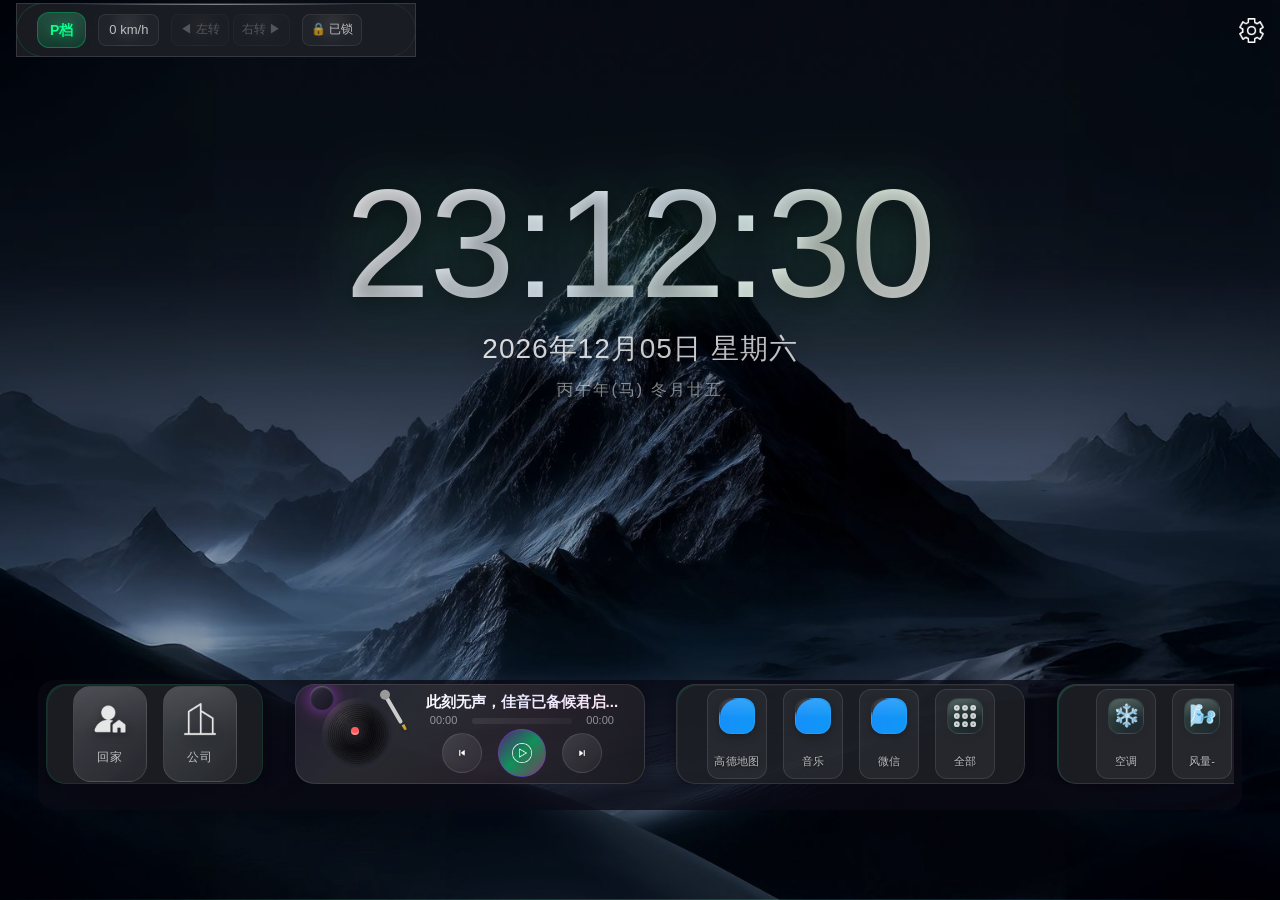
==== app/src/main/assets/index.html @ b711cb66 "refactor(frontend): 前端CSS/JS全面美化和性能优化（29项修复） P0修复(9项): - 添加settingsBtn元素（设置按钮功能恢复） - 修复responsive.cs" ====
<!DOCTYPE html>
<html lang="zh-CN">
<head>
    <meta charset="UTF-8">
    <meta name="viewport" content="width=device-width, initial-scale=1.0">
    <title>C11伙伴 - 零跑C11专属车载桌面</title>
    <!-- 无障碍支持 -->
    <meta name="theme-color" content="#1a1a1f">
    <meta name="apple-mobile-web-app-capable" content="yes">
    <meta name="apple-mobile-web-app-status-bar-style" content="black-translucent">
    <!-- CSS模块直接引入（避免@import在某些WebView环境中不生效，加v参数强制刷新缓存） -->
    <link rel="stylesheet" href="css/theme.css?v=2">
    <link rel="stylesheet" href="css/base.css?v=2">
    <link rel="stylesheet" href="css/animations.css?v=2">
    <link rel="stylesheet" href="css/components.css?v=2">
    <link rel="stylesheet" href="css/widgets.css?v=2">
    <link rel="stylesheet" href="css/pages.css?v=2">
    <link rel="stylesheet" href="css/responsive.css?v=2">

    <!-- 基础依赖层 -->
    <script src="js/utils.js"></script>
    <script src="js/storage.js"></script>
    <script src="js/bridge.js"></script>

    <!-- 核心功能层 -->
    <script src="js/theme.js"></script>
    <script src="js/widgets.js"></script>

    <!-- 业务逻辑层 -->
    <script src="js/music.js"></script>
    <script src="js/settings.js"></script>
    <script src="js/app.js"></script>
    <script src="js/toast.js"></script>
    <script src="js/datetime.js"></script>
    <script src="js/wallpaper.js"></script>
    <script src="js/wallpaper-manager.js"></script>
    <script src="js/wallpaper-swipe-bootstrap.js"></script>
    <script src="js/weather.js"></script>
    <script src="js/map.js"></script>
    <script src="js/async-callback-manager.js"></script>
    <script src="js/voice-test-manager.js"></script>
    <script src="js/system-music-manager.js"></script>
    <script src="js/car-state-manager.js"></script>
    <script src="js/gear-bridge.js"></script>
    <script src="js/automation-manager.js"></script>
    <script src="js/quick-switch-manager.js"></script>
    <script src="js/index.js"></script>
</head>
<body>
    <!-- 主背景容器 -->
    <div class="background-container">
        <div class="background-image"></div>
        <div class="wallpaper-preview" id="wallpaperPreview"></div>
    </div>

    <!-- 主容器 -->
    <div class="main-container">
        <!-- 顶部状态栏 -->
        <header class="top-status-bar">
            <!-- 左侧区域：车辆状态 -->
            <div class="top-left-section">
                <div class="car-status-indicators">
                    <!-- 档位显示 -->
                    <span class="status-indicator gear-indicator" id="gearIndicator">P档</span>
                    
                    <!-- 车速显示 -->
                    <span class="status-indicator speed-indicator" id="speedIndicator">0 km/h</span>
                    
                    <!-- 转向灯组 -->
                    <div class="turn-indicators-group">
                        <span class="status-indicator turn-indicator" id="leftTurnIndicator">◀ 左转</span>
                        <span class="status-indicator turn-indicator" id="rightTurnIndicator">右转 ▶</span>
                    </div>
                    
                    <!-- 门锁状态 -->
                    <span class="status-indicator lock-indicator" id="lockIndicator">🔒 已锁</span>
                    
                    <!-- 门窗状态容器 -->
                    <div class="door-window-status" id="doorWindowStatus">
                        <span class="dw-status dw-door" id="frontLeftDoorStatus" title="主驾车门">主驾门</span>
                        <span class="dw-status dw-window" id="frontLeftWindowStatus" title="主驾车窗">主驾窗</span>
                        <span class="dw-status dw-door" id="frontRightDoorStatus" title="副驾车门">副驾门</span>
                        <span class="dw-status dw-window" id="frontRightWindowStatus" title="副驾车窗">副驾窗</span>
                        <span class="dw-status dw-door" id="rearLeftDoorStatus" title="左后车门">左后门</span>
                        <span class="dw-status dw-window" id="rearLeftWindowStatus" title="左后车窗">左后窗</span>
                        <span class="dw-status dw-door" id="rearRightDoorStatus" title="右后车门">右后门</span>
                        <span class="dw-status dw-window" id="rearRightWindowStatus" title="右后车窗">右后窗</span>
                    </div>
                </div>
            </div>
            <!-- 右侧信息 -->
            <div class="top-right-info">
                <div class="network-status-icon" id="wifiIcon"
                    style="background-image: url('images/wifi.png');"></div>
                <div class="bluetooth-status-icon" id="bluetoothIcon"
                    style="background-image: url('images/lanya.png');"></div>
                <button class="btn-nav" id="settingsBtn"
                    style="background-image: url('images/nav_settings.png'); width: 25px; height: 25px; background-size: contain; background-repeat: no-repeat;"
                    title="设置"></button>
            </div>
        </header>

        <!-- 左侧布局 -->
        <aside class="layout-left">
            <div class="time-text" id="timeDisplay">23:59:59</div>
            <div class="date-text" id="dateDisplay">2001年04月21日 星期四</div>
            <div class="lunar-calendar-text" id="lunarDisplay"></div>
        </aside>

        <!-- 底部卡片区域 -->
        <main class="card-view">
            <div class="horizontal-scroll">
                <!-- 地图组件 -->
                <section class="widget map-widget">
                    <div class="map-icon"></div>
                    <div class="nav-button" id="goHomeBtn" data-configurable="true">
                        <div class="nav-icon"
                            style="background-image: url('images/nav_map_go_home.png');"></div>
                        <div class="nav-text">回家</div>
                    </div>
                    <div class="nav-button" id="goCompanyBtn" data-configurable="true">
                        <div class="nav-icon"
                            style="background-image: url('images/nav_map_go_company.png');"></div>
                        <div class="nav-text">公司</div>
                    </div>
                </section>

                <!-- 音乐组件 -->
                <section class="widget music-widget">
                    <div class="music-player">
                        <!-- 左侧黑胶唱片 -->
                        <div class="vinyl-record-container">
                            <div class="vinyl-record" id="vinylRecord">
                                <div class="vinyl-dot"></div>
                            </div>
                            <div class="tonearm" id="tonearm"></div>
                        </div>

                        <!-- 右侧控制区 -->
                        <div class="controls">
                            <div class="music-header">
                                <span class="music-name" id="current-song-name">此刻无声，佳音已备候君启...</span>
                            </div>
                            <div class="music-progress-container">
                                <span class="music-current-time">00:00</span>
                                <div class="music-progress-bar">
                                    <div class="music-progress-filled"></div>
                                </div>
                                <span class="music-total-time">00:00</span>
                            </div>
                            <div class="control-buttons">
                                <button class="btn-prev" id="prev-btn">
                                    <img src="images/nav_music_next0.png" alt="上一首">
                                </button>
                                <button class="btn-play" id="play-pause-btn">
                                    <img src="images/nav_music_play.png" alt="播放">
                                </button>
                                <button class="btn-next" id="next-btn">
                                    <img src="images/nav_music_next1.png" alt="下一首">
                                </button>
                            </div>
                        </div>
                    </div>
                </section>

                <!-- 快速启动App组件 -->
                <section class="widget quick-apps-widget">
                    <div class="quick-apps-container" id="quickAppsContainer">
                        <!-- 快速启动应用将通过JavaScript动态生成 -->
                    </div>
                </section>

                <!-- 快捷开关组件 -->
                <section class="widget quick-switches-widget">
                    <div class="quick-switches-container" id="quickSwitchesContainer">
                        <!-- 快捷开关将通过JavaScript动态生成 -->
                    </div>
                </section>

                <!-- 胎压组件 -->
                <section class="widget car-widget">
                    <div class="car-image"></div>
                    <div class="tire-pressure front-left">
                        <div class="tire-pressure-value">--</div>
                        <div class="tire-temp-value">--°</div>
                    </div>
                    <div class="tire-pressure front-right">
                        <div class="tire-pressure-value">--</div>
                        <div class="tire-temp-value">--°</div>
                    </div>
                    <div class="tire-pressure rear-left">
                        <div class="tire-pressure-value">--</div>
                        <div class="tire-temp-value">--°</div>
                    </div>
                    <div class="tire-pressure rear-right">
                        <div class="tire-pressure-value">--</div>
                        <div class="tire-temp-value">--°</div>
                    </div>
                    <div class="tire-loading-tip">正在获取胎压数据...</div>
                </section>

                <!-- 天气组件 -->
                <!-- 天气组件 - #字形布局 -->
                <section class="widget weather-widget">
                    <div class="weather-left">
                        <div class="temperature" data-temp="--">--</div>
                        <div class="condition">加载中</div>
                    </div>
                    <div class="weather-center">
                        <div class="weather-car-icon"></div>
                    </div>
                    <div class="weather-right">
                        <div class="weather-detail">湿度 --%</div>
                        <div class="weather-detail">风速 --km/h</div>
                        <div class="weather-detail">PM2.5 --</div>
                    </div>
                </section>
            </div>
        </main>

        <!-- 设置弹窗页面 -->
        <div class="modal" id="settingsModal">
            <div class="modal-content">
                <div class="modal-header">
                    <h2>设置</h2>
                    <span class="close" id="closeSettings">&times;</span>
                </div>

                <!-- TAB导航 -->
                <nav class="tab-navigation">
                    <button class="tab-button active" data-tab="wallpaper">壁纸设置</button>
                    <button class="tab-button" data-tab="components">组件配置</button>
                    <button class="tab-button" data-tab="apps">系统管理</button>
                    <button class="tab-button" data-tab="ui">界面设置</button>
                </nav>

                <div class="modal-body">
                    <!-- 壁纸设置TAB -->
                    <section class="tab-content" id="wallpaper-tab">
                        <div class="setting-section">
                            <h3>壁纸类型</h3>
                            <div class="wallpaper-type-list">
                                <label class="wallpaper-type-item">
                                    <input type="radio" name="wallpaperType" value="0" checked>
                                    <span class="type-icon">🏠</span>
                                    <span class="type-name">默认壁纸</span>
                                    <span class="type-desc">内置默认背景图片</span>
                                </label>
                                <label class="wallpaper-type-item">
                                    <input type="radio" name="wallpaperType" value="1">
                                    <span class="type-icon">🌄</span>
                                    <span class="type-name">必应壁纸</span>
                                    <span class="type-desc">每日自动更新精美壁纸</span>
                                </label>
                                <label class="wallpaper-type-item">
                                    <input type="radio" name="wallpaperType" value="2">
                                    <span class="type-icon">🖼️</span>
                                    <span class="type-name">本地图片</span>
                                    <span class="type-desc">选择单张图片作为壁纸</span>
                                </label>
                                <label class="wallpaper-type-item">
                                    <input type="radio" name="wallpaperType" value="3">
                                    <span class="type-icon">🎬</span>
                                    <span class="type-name">本地视频</span>
                                    <span class="type-desc">选择视频作为动态壁纸</span>
                                </label>
                                <label class="wallpaper-type-item">
                                    <input type="radio" name="wallpaperType" value="4">
                                    <span class="type-icon">📁</span>
                                    <span class="type-name">本地文件夹</span>
                                    <span class="type-desc">文件夹内图片/视频自动轮播</span>
                                </label>
                                <label class="wallpaper-type-item">
                                    <input type="radio" name="wallpaperType" value="5">
                                    <span class="type-icon">🌐</span>
                                    <span class="type-name">iframe壁纸</span>
                                    <span class="type-desc">3D动态壁纸</span>
                                </label>
                            </div>
                        </div>

                        <div class="setting-section" id="wallpaperPathSection" style="display:none;">
                            <h3>壁纸路径</h3>
                            <div class="setting-item">
                                <input type="text" class="setting-input" id="wallpaperPathInput"
                                    placeholder="请输入文件或文件夹路径">
                            </div>
                            <div class="setting-item">
                                <button class="setting-btn" id="pickWallpaperFileBtn">选择文件</button>
                                <button class="setting-btn" id="pickWallpaperFolderBtn">选择文件夹</button>
                            </div>
                        </div>

                        <div class="setting-section">
                            <h3>轮播设置</h3>
                            <div class="setting-item">
                                <label>启用轮播</label>
                                <input type="checkbox" class="setting-checkbox" id="wallpaperCarouselV2Checkbox">
                            </div>
                            <div class="setting-item">
                                <label>轮播间隔（秒）</label>
                                <input type="number" class="setting-input setting-input-short" id="wallpaperIntervalV2Input"
                                    value="15" min="5" max="3600">
                            </div>
                        </div>

                        <div class="setting-section">
                            <h3>显示设置</h3>
                            <div class="setting-item">
                                <label>填充模式</label>
                                <select class="setting-select" id="wallpaperFillModeSelect">
                                    <option value="0">填充（裁剪）</option>
                                    <option value="1">包含（留白）</option>
                                    <option value="2">拉伸</option>
                                </select>
                            </div>
                        </div>

                        <div class="setting-section" id="bingWallpaperSection" style="display:none;">
                            <h3>必应壁纸</h3>
                            <div class="setting-item">
                                <button class="setting-btn" id="refreshBingWallpaperBtn">立即刷新壁纸</button>
                                <span class="setting-hint">每天自动更新一次</span>
                            </div>
                        </div>

                        <div class="setting-item">
                            <button class="setting-btn primary" id="applyWallpaperBtn">应用设置</button>
                        </div>
                    </section>

                    <!-- 组件配置TAB -->
                    <section class="tab-content" id="components-tab">
                        <div class="setting-item">
                            <label>音乐组件</label>
                            <input type="checkbox" class="setting-checkbox" id="musicComponentCheckbox">
                        </div>
                        <div class="setting-item">
                            <label>地图组件</label>
                            <input type="checkbox" class="setting-checkbox" id="mapComponentCheckbox">
                        </div>
                        <div class="setting-item">
                            <label>APP组件</label>
                            <input type="checkbox" class="setting-checkbox" id="appComponentCheckbox">
                        </div>
                        <div class="setting-item">
                            <label>胎压组件</label>
                            <input type="checkbox" class="setting-checkbox" id="tirePressureComponentCheckbox">
                        </div>
                        <div class="setting-item">
                            <label>天气组件</label>
                            <input type="checkbox" class="setting-checkbox" id="weatherComponentCheckbox">
                        </div>
                    </section>

                    <!-- 系统管理TAB -->
                    <section class="tab-content" id="apps-tab">
                        <div class="setting-item">
                            <label>桌面自启</label>
                            <input type="checkbox" class="setting-checkbox" id="systemLauncherCheckbox">
                        </div>
                        <div class="setting-item">
                            <label>开机问候</label>
                            <input type="checkbox" class="setting-checkbox" id="bootGreetingCheckbox">
                        </div>
                        <div class="setting-item">
                            <label>应用控制</label>
                            <button class="setting-button" id="restartAppBtn">重启应用</button>
                        </div>
                        <div class="setting-item">
                            <label>应用设置</label>
                            <button class="setting-button" id="setDefaultDesktopBtn">默认桌面</button>
                        </div>
                        <div class="setting-item">
                            <label>授权管理</label>
                            <button class="setting-button" id="adbAuthorizationBtn">申请ADB</button>
                        </div>

                        <!-- 语音指令测试（开发者工具） -->
                        <div class="setting-item voice-test-section">
                            <label>语音指令测试</label>
                            <div class="voice-test-container">
                                <input type="text" class="voice-test-input" id="voiceCommandInput"
                                    placeholder="输入语音指令，如：打开空调、温度调到24度">
                                <button class="setting-button voice-test-btn" id="voiceTestBtn">发送测试</button>
                            </div>
                            <div class="voice-test-result" id="voiceTestResult"></div>
                            <div class="voice-test-tips">
                                <p>💡 常用测试指令：</p>
                                <div class="voice-quick-commands">
                                    <span class="quick-cmd" data-cmd="打开空调">打开空调</span>
                                    <span class="quick-cmd" data-cmd="关闭空调">关闭空调</span>
                                    <span class="quick-cmd" data-cmd="温度调到24度">温度24度</span>
                                    <span class="quick-cmd" data-cmd="打开除霜">打开除霜</span>
                                    <span class="quick-cmd" data-cmd="打开近光灯">打开近光灯</span>
                                    <span class="quick-cmd" data-cmd="切换到舒适模式">舒适模式</span>
                                </div>
                            </div>
                        </div>
                    </section>

                    <!-- 界面设置TAB -->
                    <section class="tab-content" id="ui-tab">
                        <div class="setting-section">
                            <h3>特效等级</h3>
                            <p class="setting-hint" style="margin-bottom:12px;">降低特效等级可提升车机流畅度</p>
                            <div class="wallpaper-type-list">
                                <label class="wallpaper-type-item">
                                    <input type="radio" name="effectLevel" value="low" checked>
                                    <span class="type-icon">⚡</span>
                                    <span class="type-name">流畅</span>
                                    <span class="type-desc">关闭动画特效，最佳性能</span>
                                </label>
                                <label class="wallpaper-type-item">
                                    <input type="radio" name="effectLevel" value="medium">
                                    <span class="type-icon">⚖️</span>
                                    <span class="type-name">平衡</span>
                                    <span class="type-desc">保留基础动画，兼顾性能</span>
                                </label>
                                <label class="wallpaper-type-item">
                                    <input type="radio" name="effectLevel" value="high">
                                    <span class="type-icon">✨</span>
                                    <span class="type-name">炫丽</span>
                                    <span class="type-desc">全部特效，最佳视觉体验</span>
                                </label>
                            </div>
                        </div>
                    </section>
                </div>
            </div>
        </div>

        <!-- 应用列表弹窗 -->
        <div class="modal" id="appsModal">
            <div class="apps-modal-content">
                <div class="apps-modal-header">
                    <h2>应用列表</h2>
                    <span class="close" id="closeApps">&times;</span>
                </div>
                <div class="apps-modal-body">
                    <!-- 搜索框 -->
                    <div class="search-container">
                        <input type="text" id="appSearch" placeholder="搜索应用...">
                    </div>

                    <!-- 分类切换标签 -->
                    <nav class="app-category-tabs">
                        <button class="app-tab active" data-category="all">全部</button>
                        <button class="app-tab" data-category="user">用户应用</button>
                        <button class="app-tab" data-category="system">系统应用</button>
                    </nav>

                    <!-- 应用列表内容 -->
                    <div class="apps-content">
                        <!-- 字母导航栏 -->
                        <aside class="alphabet-nav">
                            <ul id="alphabetList">
                                <!-- 字母将通过JavaScript动态生成 -->
                            </ul>
                        </aside>

                        <!-- 应用列表 -->
                        <div class="apps-list-container">
                            <div id="appsList">
                                <!-- 应用列表将通过JavaScript动态生成 -->
                            </div>
                            <!-- 加载提示 -->
                            <div id="appsLoading" class="apps-loading-placeholder">
                                <div class="loading-tip-text">加载中...</div>
                                <div class="loading-spinner-small">
                                </div>
                            </div>
                        </div>
                    </div>
                </div>
            </div>
        </div>
    </div>

</body>
</html>
---- app/src/main/assets/css/theme.css ----
/* ============================================
   Theme - 设计令牌 / CSS变量
   定义所有设计系统的基础变量
   ============================================ */

:root {
    /* ========== 主色调 ========== */
    --primary-color: #00ff88;
    --primary-color-rgb: 0, 255, 136;
    --secondary-color: #00ccff;
    --secondary-color-rgb: 0, 204, 255;
    --accent-gradient: linear-gradient(135deg, #00ff88 0%, #00ccff 100%);
    
    /* 状态色 */
    --success-color: #00ff88;
    --warning-color: #ffd740;
    --error-color: #ff5252;
    --info-color: #00ccff;
    
    /* ========== 背景色 ========== */
    --bg-dark: rgba(0, 0, 0, 0.85);
    --bg-medium: rgba(0, 0, 0, 0.6);
    --bg-light: rgba(0, 0, 0, 0.4);
    --bg-card: rgba(20, 20, 20, 0.6);
    --bg-overlay: rgba(0, 0, 0, 0.6);
    
    /* ========== 表面色 ========== */
    --surface-color: rgba(255, 255, 255, 0.08);
    --surface-hover: rgba(255, 255, 255, 0.12);
    --surface-active: rgba(255, 255, 255, 0.16);
    --surface-disabled: rgba(255, 255, 255, 0.04);
    
    /* ========== 边框色 ========== */
    --border-color: rgba(255, 255, 255, 0.1);
    --border-light: rgba(255, 255, 255, 0.05);
    --border-focus: rgba(var(--primary-color-rgb), 0.5);
    
    /* ========== 文字颜色 ========== */
    --text-primary: rgba(255, 255, 255, 0.95);
    --text-secondary: rgba(255, 255, 255, 0.7);
    --text-tertiary: rgba(255, 255, 255, 0.5);
    --text-disabled: rgba(255, 255, 255, 0.3);
    
    /* ========== 阴影系统 ========== */
    --shadow-sm: 0 2px 8px rgba(0, 0, 0, 0.2);
    --shadow-md: 0 4px 16px rgba(0, 0, 0, 0.3);
    --shadow-lg: 0 8px 32px rgba(0, 0, 0, 0.4);
    --shadow-xl: 0 24px 80px rgba(0, 0, 0, 0.6);
    --shadow-glow: 0 0 20px rgba(var(--primary-color-rgb), 0.3);
    --shadow-inner: inset 0 1px 0 rgba(255, 255, 255, 0.08);
    
    /* ========== 圆角系统 ========== */
    --radius-xs: 4px;
    --radius-sm: 8px;
    --radius-md: 12px;
    --radius-lg: 16px;
    --radius-xl: 20px;
    --radius-full: 9999px;
    
    /* ========== 间距系统 ========== */
    --spacing-xs: 4px;
    --spacing-sm: 8px;
    --spacing-md: 12px;
    --spacing-lg: 16px;
    --spacing-xl: 24px;
    --spacing-2xl: 32px;
    --spacing-3xl: 40px;
    
    /* ========== 字体系统 ========== */
    --font-family-base: -apple-system, BlinkMacSystemFont, 'Segoe UI', 'PingFang SC',
                        'Hiragino Sans GB', 'Microsoft YaHei', 'Noto Sans SC', sans-serif;
    --font-family-mono: 'SF Mono', 'Monaco', 'Inconsolata', 'Roboto Mono', monospace;
    --font-family-display: -apple-system, BlinkMacSystemFont, 'SF Pro Display', 'Segoe UI',
                           'PingFang SC', 'Hiragino Sans GB', sans-serif;
    
    /* 字体尺寸 - 优化视觉层级 */
    --font-size-xs: 11px;
    --font-size-sm: 12px;
    --font-size-base: 14px;
    --font-size-md: 15px;
    --font-size-lg: 17px;
    --font-size-xl: 19px;
    --font-size-2xl: 24px;
    --font-size-3xl: 36px;
    --font-size-4xl: 120px;
    
    /* 字重系统 - 更精细的层级 */
    --font-weight-thin: 100;
    --font-weight-light: 300;
    --font-weight-normal: 400;
    --font-weight-medium: 500;
    --font-weight-semibold: 600;
    --font-weight-bold: 700;
    --font-weight-heavy: 800;
    
    /* 行高系统 - 针对不同字体尺寸优化 */
    --line-height-tight: 1.15;      /* 大标题 */
    --line-height-snug: 1.25;       /* 小标题 */
    --line-height-normal: 1.45;     /* 正文 */
    --line-height-relaxed: 1.6;     /* 长文本 */
    --line-height-loose: 1.75;      /* 辅助文本 */
    
    /* ========== 过渡动画 ========== */
    --transition-fast: 0.15s ease;
    --transition-normal: 0.25s ease;
    --transition-slow: 0.4s ease;
    --transition-slower: 0.6s cubic-bezier(0.4, 0, 0.2, 1);
    
    /* ========== 毛玻璃效果 ========== */
    --blur-strong: blur(30px);
    --blur-medium: blur(20px);
    --blur-light: blur(10px);
    
    /* ========== Z-index 层级 ========== */
    --z-base: 1;
    --z-dropdown: 1000;
    --z-sticky: 1020;
    --z-fixed: 1030;
    --z-modal-backdrop: 1040;
    --z-modal: 1050;
    --z-popover: 1060;
    --z-tooltip: 1070;
    --z-toast: 1080;
    
    /* ========== 组件尺寸 ========== */
    --widget-height: 110px;
    --status-bar-height: 52px;
    --dock-height: 80px;
    --card-padding: 16px 20px;
}

/* ============================================
   动画曲线、增强阴影、颜色语义化、组件尺寸、透明度层级
   ============================================ */
:root {
    /* ========== 动画曲线系统 - 完整贝塞尔曲线库 ========== */
    /* 弹性曲线 - 用于按钮、开关、弹窗等交互元素 */
    --easing-elastic: cubic-bezier(0.34, 1.56, 0.64, 1);
    --easing-elastic-soft: cubic-bezier(0.34, 1.3, 0.64, 1);
    --easing-elastic-strong: cubic-bezier(0.34, 1.8, 0.64, 1);
    
    /* 标准曲线 - 用于页面过渡、淡入淡出 */
    --easing-standard: cubic-bezier(0.4, 0, 0.2, 1);
    --easing-standard-accelerate: cubic-bezier(0.4, 0, 1, 1);
    --easing-standard-decelerate: cubic-bezier(0, 0, 0.2, 1);
    
    /* 快速曲线 - 用于微交互、tooltip、hover效果 */
    --easing-fast: cubic-bezier(0.4, 0, 0.4, 1);
    --easing-fast-out-slow-in: cubic-bezier(0.4, 0, 0.2, 1);
    --easing-slow-out-fast-in: cubic-bezier(0.2, 0, 0.4, 1);
    
    /* 弹跳曲线 - 用于加载、成功状态、通知动画 */
    --easing-bounce: cubic-bezier(0.68, -0.55, 0.265, 1.55);
    --easing-bounce-soft: cubic-bezier(0.68, -0.3, 0.265, 1.3);
    
    /* ========== 增强阴影系统 - 6级深度 + 主题色发光 ========== */
    /* 基础阴影层级 */
    --shadow-level-1: 0 1px 3px rgba(0, 0, 0, 0.12), 0 1px 2px rgba(0, 0, 0, 0.24);
    --shadow-level-2: 0 3px 6px rgba(0, 0, 0, 0.16), 0 3px 6px rgba(0, 0, 0, 0.23);
    --shadow-level-3: 0 10px 20px rgba(0, 0, 0, 0.19), 0 6px 6px rgba(0, 0, 0, 0.23);
    --shadow-level-4: 0 14px 28px rgba(0, 0, 0, 0.25), 0 10px 10px rgba(0, 0, 0, 0.22);
    --shadow-level-5: 0 19px 38px rgba(0, 0, 0, 0.30), 0 15px 12px rgba(0, 0, 0, 0.22);
    --shadow-level-6: 0 50px 100px -20px rgba(0, 0, 0, 0.5), 0 30px 60px -30px rgba(0, 0, 0, 0.5);
    
    /* 主题色发光阴影 */
    --shadow-glow-sm: 0 0 10px rgba(var(--primary-color-rgb), 0.3);
    --shadow-glow-md: 0 0 20px rgba(var(--primary-color-rgb), 0.4), 0 0 40px rgba(var(--primary-color-rgb), 0.2);
    --shadow-glow-lg: 0 0 30px rgba(var(--primary-color-rgb), 0.5), 0 0 60px rgba(var(--primary-color-rgb), 0.3);
    --shadow-glow-xl: 0 0 40px rgba(var(--primary-color-rgb), 0.6), 0 0 80px rgba(var(--primary-color-rgb), 0.4);
    
    /* 二级色发光阴影 */
    --shadow-glow-secondary: 0 0 20px rgba(var(--secondary-color-rgb), 0.4), 0 0 40px rgba(var(--secondary-color-rgb), 0.2);
    
    /* 内发光阴影 */
    --shadow-inner-glow: inset 0 0 20px rgba(var(--primary-color-rgb), 0.15);
    --shadow-inner-light: inset 0 1px 0 rgba(255, 255, 255, 0.12);
    --shadow-inner-dark: inset 0 2px 4px rgba(0, 0, 0, 0.3);
    
    /* 3D分层阴影 */
    --shadow-3d-card: 
        0 20px 60px rgba(0, 0, 0, 0.4),
        0 8px 24px rgba(0, 0, 0, 0.3),
        0 0 0 1px rgba(255, 255, 255, 0.05) inset,
        0 1px 0 rgba(255, 255, 255, 0.1) inset;
    --shadow-3d-button:
        0 4px 12px rgba(0, 0, 0, 0.2),
        0 1px 0 rgba(255, 255, 255, 0.08) inset;
    --shadow-3d-button-hover:
        0 8px 24px rgba(0, 0, 0, 0.3),
        0 1px 0 rgba(255, 255, 255, 0.12) inset,
        0 0 0 1px rgba(255, 255, 255, 0.05);
    
    /* 软阴影 - 毛玻璃质感 */
    --shadow-soft: 0 8px 32px rgba(0, 0, 0, 0.15);
    --shadow-soft-glow: 0 8px 32px rgba(0, 0, 0, 0.15), 0 0 30px rgba(var(--primary-color-rgb), 0.15);
    
    /* ========== 颜色语义化命名规范 ========== */
    /* 品牌色 */
    --color-brand-primary: var(--primary-color);
    --color-brand-primary-rgb: var(--primary-color-rgb);
    --color-brand-secondary: var(--secondary-color);
    --color-brand-secondary-rgb: var(--secondary-color-rgb);
    --color-brand-gradient: var(--accent-gradient);
    
    /* 功能色 - 状态反馈 */
    --color-success: #00ff88;
    --color-success-rgb: 0, 255, 136;
    --color-success-light: rgba(0, 255, 136, 0.15);
    --color-warning: #ffd740;
    --color-warning-rgb: 255, 215, 64;
    --color-warning-light: rgba(255, 215, 64, 0.15);
    --color-error: #ff5252;
    --color-error-rgb: 255, 82, 82;
    --color-error-light: rgba(255, 82, 82, 0.15);
    --color-info: #00ccff;
    --color-info-rgb: 0, 204, 255;
    --color-info-light: rgba(0, 204, 255, 0.15);
    
    /* 中性色 - 文本系统 */
    --color-text-white: #ffffff;
    --color-text-primary: rgba(255, 255, 255, 0.95);
    --color-text-secondary: rgba(255, 255, 255, 0.7);
    --color-text-tertiary: rgba(255, 255, 255, 0.5);
    --color-text-disabled: rgba(255, 255, 255, 0.3);
    --color-text-placeholder: rgba(255, 255, 255, 0.35);
    
    /* 中性色 - 背景系统 */
    --color-bg-page: #0a0a0f;
    --color-bg-card: rgba(20, 20, 28, 0.7);
    --color-bg-surface: rgba(255, 255, 255, 0.06);
    --color-bg-surface-hover: rgba(255, 255, 255, 0.1);
    --color-bg-surface-active: rgba(255, 255, 255, 0.14);
    --color-bg-overlay: rgba(0, 0, 0, 0.7);
    --color-bg-backdrop: rgba(0, 0, 0, 0.85);
    
    /* 中性色 - 边框系统 */
    --color-border: rgba(255, 255, 255, 0.1);
    --color-border-light: rgba(255, 255, 255, 0.05);
    --color-border-strong: rgba(255, 255, 255, 0.15);
    --color-border-focus: rgba(var(--primary-color-rgb), 0.5);
    --color-border-brand: rgba(var(--primary-color-rgb), 0.3);
    
    /* ========== 组件尺寸变体系统 ========== */
    /* 按钮尺寸 */
    --size-btn-sm: 32px;
    --size-btn-md: 40px;
    --size-btn-lg: 48px;
    --size-btn-xl: 56px;
    
    /* 输入框尺寸 */
    --size-input-sm: 32px;
    --size-input-md: 40px;
    --size-input-lg: 48px;
    
    /* 图标尺寸 */
    --size-icon-xs: 12px;
    --size-icon-sm: 16px;
    --size-icon-md: 20px;
    --size-icon-lg: 24px;
    --size-icon-xl: 32px;
    --size-icon-2xl: 48px;
    
    /* 头像尺寸 */
    --size-avatar-sm: 28px;
    --size-avatar-md: 40px;
    --size-avatar-lg: 56px;
    --size-avatar-xl: 80px;
    
    /* 圆角尺寸扩展 */
    --radius-2xs: 2px;
    --radius-xs: 4px;
    --radius-sm: 8px;
    --radius-md: 12px;
    --radius-lg: 16px;
    --radius-xl: 20px;
    --radius-2xl: 24px;
    --radius-3xl: 32px;
    
    /* ========== 透明度层级系统 ========== */
    --opacity-level-0: 1;
    --opacity-level-1: 0.9;
    --opacity-level-2: 0.75;
    --opacity-level-3: 0.6;
    --opacity-level-4: 0.45;
    --opacity-level-5: 0.3;
    --opacity-level-6: 0.15;
    --opacity-level-7: 0.08;
    --opacity-level-8: 0.04;
    
    /* ========== 间距系统扩展 - 8px网格 ========== */
    --space-0: 0;
    --space-1: 4px;
    --space-2: 8px;
    --space-3: 12px;
    --space-4: 16px;
    --space-5: 20px;
    --space-6: 24px;
    --space-8: 32px;
    --space-10: 40px;
    --space-12: 48px;
    --space-16: 64px;
    --space-20: 80px;
    
    /* ========== 毛玻璃效果系统 ========== */
    --backdrop-blur-xs: blur(4px);
    --backdrop-blur-sm: blur(8px);
    --backdrop-blur-md: blur(16px);
    --backdrop-blur-lg: blur(24px);
    --backdrop-blur-xl: blur(32px);
    --backdrop-blur-2xl: blur(40px);
    
    --backdrop-saturate-low: saturate(120%);
    --backdrop-saturate-md: saturate(160%);
    --backdrop-saturate-high: saturate(200%);
    
    /* 标准毛玻璃组合 */
    --backdrop-glass-xs: var(--backdrop-blur-xs) var(--backdrop-saturate-low);
    --backdrop-glass-sm: var(--backdrop-blur-sm) var(--backdrop-saturate-md);
    --backdrop-glass-md: var(--backdrop-blur-md) var(--backdrop-saturate-md);
    --backdrop-glass-lg: var(--backdrop-blur-lg) var(--backdrop-saturate-high);
    --backdrop-glass-xl: var(--backdrop-blur-xl) var(--backdrop-saturate-high);
    --backdrop-glass-ultra: var(--backdrop-blur-2xl) var(--backdrop-saturate-high);
}

/* ========== 设计令牌工具类 ========== */
/* 弹性动画工具类 */
.transition-elastic { transition: all 0.3s var(--easing-elastic); }
.transition-elastic-soft { transition: all 0.3s var(--easing-elastic-soft); }
.transition-standard { transition: all 0.25s var(--easing-standard); }

/* 阴影工具类 */
.shadow-level-1 { box-shadow: var(--shadow-level-1); }
.shadow-level-2 { box-shadow: var(--shadow-level-2); }
.shadow-level-3 { box-shadow: var(--shadow-level-3); }
.shadow-level-4 { box-shadow: var(--shadow-level-4); }
.shadow-level-5 { box-shadow: var(--shadow-level-5); }
.shadow-level-6 { box-shadow: var(--shadow-level-6); }
.shadow-glow { box-shadow: var(--shadow-glow-md); }
.shadow-glow-lg { box-shadow: var(--shadow-glow-lg); }
.shadow-3d { box-shadow: var(--shadow-3d-card); }
.shadow-soft { box-shadow: var(--shadow-soft); }

/* 毛玻璃工具类 */
.glass-xs { backdrop-filter: var(--backdrop-glass-xs); -webkit-backdrop-filter: var(--backdrop-glass-xs); }
.glass-sm { backdrop-filter: var(--backdrop-glass-sm); -webkit-backdrop-filter: var(--backdrop-glass-sm); }
.glass-md { backdrop-filter: var(--backdrop-glass-md); -webkit-backdrop-filter: var(--backdrop-glass-md); }
.glass-lg { backdrop-filter: var(--backdrop-glass-lg); -webkit-backdrop-filter: var(--backdrop-glass-lg); }
.glass-xl { backdrop-filter: var(--backdrop-glass-xl); -webkit-backdrop-filter: var(--backdrop-glass-xl); }
.glass-ultra { backdrop-filter: var(--backdrop-glass-ultra); -webkit-backdrop-filter: var(--backdrop-glass-ultra); }
---- app/src/main/assets/css/base.css ----
/* ============================================
   Base - 基础重置 & 全局样式
   重置浏览器默认样式，设置全局基础
   ============================================ */

/* ========== CSS Reset ========== */
*,
*::before,
*::after {
    box-sizing: border-box;
    margin: 0;
    padding: 0;
}

/* 禁用文本选择和点击高亮 */
* {
    -webkit-tap-highlight-color: transparent;
    -webkit-touch-callout: none;
    user-select: none;
}

html {
    -webkit-text-size-adjust: 100%;
    -webkit-font-smoothing: antialiased;
    -moz-osx-font-smoothing: grayscale;
    text-rendering: optimizeLegibility;
}

body {
    font-family: var(--font-family-base);
    font-size: var(--font-size-base);
    font-weight: var(--font-weight-normal);
    line-height: var(--line-height-normal);
    color: var(--text-primary);
    background-color: #000000;
    height: 100vh;
    overflow: hidden;
    position: relative;
    touch-action: manipulation;
    -webkit-touch-callout: none;
    -webkit-user-select: none;
    user-select: none;
}

/* ========== 图片和媒体 ========== */
img,
picture,
video,
canvas,
svg {
    display: block;
    max-width: 100%;
}

/* ========== 表单元素 ========== */
input,
button,
textarea,
select {
    font: inherit;
    color: inherit;
}

button {
    cursor: pointer;
    background: none;
    border: none;
    padding: 0;
}

/* ========== 列表 ========== */
ul,
ol {
    list-style: none;
}

/* ========== 链接 ========== */
a {
    color: inherit;
    text-decoration: none;
}

/* ========== 主容器 ========== */
.main-container {
    position: relative;
    width: 100%;
    height: 100%;
    z-index: var(--z-base);
    pointer-events: none;
}

/* 需要交互的子元素启用指针事件 */
.top-status-bar,
.layout-left,
.card-view,
.status-bar,
.modal,
#app {
    pointer-events: auto;
}

/* ========== 背景容器 ========== */
.background-container {
    position: absolute;
    width: 100%;
    height: 100%;
    overflow: hidden;
    z-index: 0;
}

.background-image {
    position: absolute;
    width: 100%;
    height: 100%;
    background-color: #000000;
    background-size: cover;
    background-position: center;
    background-repeat: no-repeat;
    z-index: 1;
    opacity: 1;
    transition: opacity 0.4s ease-in-out;
    pointer-events: auto;
    transform: translateZ(0);
    will-change: transform;
    contain: layout style paint;
    backface-visibility: hidden;
}

/* 背景渐变遮罩 */
.background-container::after {
    content: '';
    position: absolute;
    top: 0;
    left: 0;
    right: 0;
    bottom: 0;
    background: linear-gradient(
        to bottom,
        rgba(0, 0, 0, 0.4) 0%,
        rgba(0, 0, 0, 0.15) 25%,
        rgba(0, 0, 0, 0.15) 50%,
        rgba(0, 0, 0, 0.35) 75%,
        rgba(0, 0, 0, 0.6) 100%
    );
    z-index: 2;
    pointer-events: none;
}

/* 壁纸预览层 */
.wallpaper-preview {
    position: absolute;
    width: 100%;
    height: 100%;
    background-size: cover;
    background-position: center;
    background-repeat: no-repeat;
    opacity: 0;
    z-index: 0;
    display: none;
}

/* ========== 壁纸切换动画 ========== */
.wallpaper-fade-enter {
    opacity: 0;
    transition: opacity 0.4s ease-in-out;
}

.wallpaper-fade-enter-active {
    opacity: 1;
}

.wallpaper-fade-exit {
    opacity: 1;
    transition: opacity 0.4s ease-in-out;
}

.wallpaper-fade-exit-active {
    opacity: 0;
}

/* ========== 滚动条美化 ========== */
::-webkit-scrollbar {
    width: 8px;
    height: 8px;
}

::-webkit-scrollbar-track {
    background: transparent;
}

::-webkit-scrollbar-thumb {
    background: rgba(255, 255, 255, 0.15);
    border-radius: 4px;
    transition: background var(--transition-fast);
}

::-webkit-scrollbar-thumb:hover {
    background: rgba(255, 255, 255, 0.25);
}

::-webkit-scrollbar-thumb:active {
    background: rgba(255, 255, 255, 0.35);
}

/* 横向滚动条 */
.horizontal-scroll::-webkit-scrollbar {
    height: 4px;
}

.horizontal-scroll::-webkit-scrollbar-track {
    background: transparent;
}

.horizontal-scroll::-webkit-scrollbar-thumb {
    background: rgba(255, 255, 255, 0.1);
    border-radius: 2px;
}

.horizontal-scroll::-webkit-scrollbar-thumb:hover {
    background: rgba(255, 255, 255, 0.2);
}

/* 弹窗滚动条 */
.modal-body::-webkit-scrollbar {
    width: 6px;
}

.modal-body::-webkit-scrollbar-track {
    background: transparent;
}

.modal-body::-webkit-scrollbar-thumb {
    background: rgba(255, 255, 255, 0.15);
    border-radius: 3px;
}

.modal-body::-webkit-scrollbar-thumb:hover {
    background: rgba(255, 255, 255, 0.25);
}

/* ========== 无障碍支持 ========== */
@media (prefers-reduced-motion: reduce) {
    *,
    *::before,
    *::after {
        animation-duration: 0.01ms !important;
        animation-iteration-count: 1 !important;
        transition-duration: 0.01ms !important;
    }
}

@media (prefers-contrast: high) {
    :root {
        --text-primary: #ffffff;
        --text-secondary: #e0e0e0;
        --border-color: rgba(255, 255, 255, 0.3);
    }
}

/* ========== 工具类 ========== */
.hidden {
    display: none !important;
}

.visually-hidden {
    position: absolute;
    width: 1px;
    height: 1px;
    padding: 0;
    margin: -1px;
    overflow: hidden;
    clip: rect(0, 0, 0, 0);
    white-space: nowrap;
    border: 0;
}

.text-center { text-align: center; }
.text-left { text-align: left; }
.text-right { text-align: right; }

.flex { display: flex; }
.flex-center {
    display: flex;
    align-items: center;
    justify-content: center;
}
.flex-between {
    display: flex;
    align-items: center;
    justify-content: space-between;
}

/* ========== 骨架屏系统 ========== */
.skeleton {
    background:
        linear-gradient(
            90deg,
            rgba(255, 255, 255, 0.03) 0%,
            rgba(255, 255, 255, 0.08) 20%,
            rgba(255, 255, 255, 0.12) 50%,
            rgba(255, 255, 255, 0.08) 80%,
            rgba(255, 255, 255, 0.03) 100%
        );
    background-size: 400% 100%;
    animation: skeletonShimmer 2s ease-in-out infinite;
    border-radius: var(--radius-md);
    position: relative;
    overflow: hidden;
}

.skeleton::before {
    content: '';
    position: absolute;
    top: 0;
    left: -100%;
    width: 50%;
    height: 100%;
    background: linear-gradient(
        90deg,
        transparent 0%,
        rgba(255, 255, 255, 0.1) 50%,
        transparent 100%
    );
    animation: skeletonGlow 2s ease-in-out infinite;
}

@keyframes skeletonShimmer {
    0% { background-position: 400% 0; }
    100% { background-position: -400% 0; }
}

@keyframes skeletonGlow {
    0% { left: -100%; }
    100% { left: 150%; }
}

.skeleton-text {
    height: 14px;
    width: 100%;
    margin-bottom: 8px;
    border-radius: 7px;
}
.skeleton-text.short { width: 40%; }
.skeleton-text.medium { width: 70%; }
.skeleton-text.long { width: 90%; }

.skeleton-circle { border-radius: 50%; }
.skeleton-avatar {
    width: 48px;
    height: 48px;
    border-radius: 50%;
}

/* ========== 加载指示器 ========== */
.loading-pulse {
    width: 16px;
    height: 16px;
    background: var(--primary-color);
    border-radius: 50%;
    box-shadow: 0 0 0 0 rgba(var(--primary-color-rgb), 0.7);
    animation: pulseLoading 1.5s ease-in-out infinite;
}

@keyframes pulseLoading {
    0% {
        transform: scale(0.9);
        box-shadow: 0 0 0 0 rgba(var(--primary-color-rgb), 0.7);
    }
    70% {
        transform: scale(1);
        box-shadow: 0 0 0 12px rgba(var(--primary-color-rgb), 0);
    }
    100% {
        transform: scale(0.9);
        box-shadow: 0 0 0 0 rgba(var(--primary-color-rgb), 0);
    }
}

.loading-dots {
    display: flex;
    gap: 8px;
    align-items: center;
}

.loading-dots span {
    width: 10px;
    height: 10px;
    background: var(--primary-color);
    border-radius: 50%;
    animation: dotsBounce 1.4s ease-in-out infinite both;
}

.loading-dots span:nth-child(1) { animation-delay: -0.32s; }
.loading-dots span:nth-child(2) { animation-delay: -0.16s; }
.loading-dots span:nth-child(3) { animation-delay: 0s; }

@keyframes dotsBounce {
    0%, 80%, 100% {
        transform: scale(0.6);
        opacity: 0.4;
    }
    40% {
        transform: scale(1.2);
        opacity: 1;
    }
}

/* ========== 内容加载动画 ========== */
.content-loaded {
    animation: contentFadeIn 0.5s cubic-bezier(0.34, 1.56, 0.64, 1);
}

@keyframes contentFadeIn {
    from {
        opacity: 0;
        transform: translateY(20px) scale(0.98);
    }
    to {
        opacity: 1;
        transform: translateY(0) scale(1);
    }
}

/* ========== 空状态/错误状态 ========== */
.empty-state,
.error-state {
    display: flex;
    flex-direction: column;
    align-items: center;
    justify-content: center;
    padding: 40px 20px;
    text-align: center;
}

.empty-title,
.error-title {
    font-size: var(--font-size-lg);
    font-weight: var(--font-weight-semibold);
    color: var(--text-primary);
    margin-bottom: 8px;
}

.empty-desc,
.error-desc {
    font-size: var(--font-size-sm);
    color: var(--text-tertiary);
    max-width: 280px;
}

/* ========== 键盘焦点可见性 ========== */
*:focus-visible {
    outline: 3px solid var(--primary-color);
    outline-offset: 2px;
    border-radius: var(--radius-md);
}

button:focus-visible,
.nav-button:focus-visible,
.quick-app-item:focus-visible,
.quick-switch-item:focus-visible {
    outline: 3px solid var(--primary-color);
    outline-offset: 2px;
    box-shadow: 0 0 0 4px rgba(var(--primary-color-rgb), 0.15);
}

input:focus-visible,
.setting-input:focus-visible {
    outline: 3px solid var(--primary-color);
    outline-offset: 2px;
    border-color: var(--primary-color);
}

/* 移除默认焦点轮廓但保留键盘焦点 */
*:focus:not(:focus-visible) {
    outline: none;
    box-shadow: none;
}

/* ========== 屏幕阅读器支持 ========== */
.sr-only {
    position: absolute;
    width: 1px;
    height: 1px;
    padding: 0;
    margin: -1px;
    overflow: hidden;
    clip: rect(0, 0, 0, 0);
    white-space: nowrap;
    border: 0;
}

.sr-only-focusable:focus,
.sr-only-focusable:active {
    position: static;
    width: auto;
    height: auto;
    margin: 0;
    overflow: visible;
    clip: auto;
    white-space: normal;
}

/* ========== 性能优化工具类 ========== */
.hw-accelerated {
    transform: translateZ(0);
    backface-visibility: hidden;
}

.contain-layout { contain: layout; }
.contain-paint { contain: paint; }
.contain-content { contain: content; }

.will-change-transform { will-change: transform; }
.will-change-opacity { will-change: opacity; }
.will-change-scroll { will-change: scroll-position; }

/* ========== 文字效果工具类 ========== */
.text-gradient {
    background: linear-gradient(135deg, #fff 0%, rgba(255, 255, 255, 0.8) 100%);
    -webkit-background-clip: text;
    -webkit-text-fill-color: transparent;
    background-clip: text;
}

.text-truncate {
    overflow: hidden;
    text-overflow: ellipsis;
    white-space: nowrap;
}

.text-truncate-2 {
    display: -webkit-box;
    -webkit-line-clamp: 2;
    -webkit-box-orient: vertical;
    overflow: hidden;
}

/* ========== 选中样式 ========== */
::selection {
    background: rgba(var(--primary-color-rgb), 0.3);
    color: #ffffff;
}
---- app/src/main/assets/css/animations.css ----
/* ============================================
   Animations - 动画和过渡效果
   关键帧动画、过渡效果、动效类
   ============================================ */
/* ========== 旋转动画 ========== */
@keyframes spin {

    from { transform: rotate(0deg); }
    to { transform: rotate(360deg); }

}
/* ========== 脉冲动画 ========== */
@keyframes pulse {

    0%, 100% { opacity: 0.6; }
    50% { opacity: 1; }

}

@keyframes pulse-fast {

    0%, 100% { opacity: 0.5; }
    50% { opacity: 1; }

}

@keyframes pulse-slow {

    0%, 100% { opacity: 0.7; }
    50% { opacity: 1; }

}
/* ========== 闪烁动画 ========== */
@keyframes blink {

    0%, 100% { opacity: 1; }
    50% { opacity: 0.2; }

}

@keyframes blink-fast {

    0%, 100% { opacity: 1; }
    50% { opacity: 0.3; }

}
/* 转向灯闪烁 */
/* ========== 淡入淡出动画 ========== */
@keyframes fadeIn {

    from { opacity: 0; }
    to { opacity: 1; }

}

@keyframes fadeOut {

    from { opacity: 1; }
    to { opacity: 0; }

}

@keyframes fadeInUp {

    from {
        opacity: 0;
        transform: translateY(20px);
    }
    to {
        opacity: 1;
        transform: translateY(0);
    }

}

@keyframes fadeInDown {

    from {
        opacity: 0;
        transform: translateY(-20px);
    }
    to {
        opacity: 1;
        transform: translateY(0);
    }

}
/* ========== 缩放动画 ========== */
@keyframes scaleIn {

    from {
        opacity: 0;
        transform: scale(0.9);
    }
    to {
        opacity: 1;
        transform: scale(1);
    }

}

@keyframes scaleOut {

    from {
        opacity: 1;
        transform: scale(1);
    }
    to {
        opacity: 0;
        transform: scale(0.9);
    }

}
/* ========== 滑入滑出动画 ========== */
@keyframes slideInLeft {

    from {
        opacity: 0;
        transform: translateX(-30px);
    }
    to {
        opacity: 1;
        transform: translateX(0);
    }

}

@keyframes slideInRight {

    from {
        opacity: 0;
        transform: translateX(30px);
    }
    to {
        opacity: 1;
        transform: translateX(0);
    }

}

@keyframes slideInUp {

    from {
        opacity: 0;
        transform: translateY(30px);
    }
    to {
        opacity: 1;
        transform: translateY(0);
    }

}

@keyframes slideInDown {

    from {
        opacity: 0;
        transform: translateY(-30px);
    }
    to {
        opacity: 1;
        transform: translateY(0);
    }

}
/* ========== 弹跳动画 ========== */
@keyframes bounce {

    0%, 20%, 50%, 80%, 100% {
        transform: translateY(0);
    }
    40% {
        transform: translateY(-10px);
    }
    60% {
        transform: translateY(-5px);
    }

}
/* ========== 震动动画 ========== */
@keyframes shake {

    0%, 100% { transform: translateX(0); }
    10%, 30%, 50%, 70%, 90% { transform: translateX(-5px); }
    20%, 40%, 60%, 80% { transform: translateX(5px); }

}
/* ========== 发光动画 ========== */
@keyframes glow {

    0%, 100% {
        box-shadow: 0 0 10px rgba(var(--primary-color-rgb), 0.3);
    }
    50% {
        box-shadow: 0 0 25px rgba(var(--primary-color-rgb), 0.6);
    }

}

@keyframes glow-pulse {

    0%, 100% {
        text-shadow: 0 0 8px rgba(var(--primary-color-rgb), 0.5);
    }
    50% {
        text-shadow: 0 0 20px rgba(var(--primary-color-rgb), 0.8);
    }

}
/* ========== 律动条动画 ========== */
@keyframes rhythm {

    0%, 100% { height: 20%; }
    25% { height: 60%; }
    50% { height: 40%; }
    75% { height: 80%; }

}

@keyframes rhythm-alt {

    0%, 100% { height: 50%; }
    25% { height: 30%; }
    50% { height: 70%; }
    75% { height: 20%; }

}
/* ========== 加载动画 ========== */
@keyframes loading-spin {

    0% { transform: rotate(0deg); }
    100% { transform: rotate(360deg); }

}

@keyframes loading-dots {

    0%, 80%, 100% {
        transform: scale(0);
        opacity: 0.5;
    }
    40% {
        transform: scale(1);
        opacity: 1;
    }

}
/* ========== 进度条动画 ========== */
@keyframes progress-stripes {

    from { background-position: 40px 0; }
    to { background-position: 0 0; }

}
/* ========== 【新增】呼吸浮动动画 ========== */
@keyframes breathe {

    0%, 100% {
        transform: scale(1);
    }
    50% {
        transform: scale(1.02);
    }

}

@keyframes breathe-subtle {

    0%, 100% {
        transform: scale(1);
        box-shadow: var(--shadow-lg), var(--shadow-inner);
    }
    50% {
        transform: scale(1.01);
        box-shadow: 0 8px 32px rgba(0, 0, 0, 0.4), var(--shadow-inner);
    }

}

@keyframes float {

    0%, 100% {
        transform: translateY(0);
    }
    50% {
        transform: translateY(-4px);
    }

}

@keyframes float-slow {

    0%, 100% {
        transform: translateY(0);
    }
    50% {
        transform: translateY(-6px);
    }

}
/* ========== 【新增】按钮点击反馈 ========== */
@keyframes buttonPress {

    0% {
        transform: scale(1);
    }
    50% {
        transform: scale(0.95);
    }
    100% {
        transform: scale(1);
    }

}
/* ========== 【新增】光泽扫过动画 ========== */
@keyframes shimmer {

    0% {
        background-position: -200% center;
    }
    100% {
        background-position: 200% center;
    }

}
/* ========== 【新增】渐入序列动画 ========== */
@keyframes staggerFadeIn {

    from {
        opacity: 0;
        transform: translateY(10px);
    }
    to {
        opacity: 1;
        transform: translateY(0);
    }

}
/* ========== 【新增】弹性缩放 ========== */
@keyframes elasticPop {

    0% {
        transform: scale(0.8);
        opacity: 0;
    }
    50% {
        transform: scale(1.05);
    }
    100% {
        transform: scale(1);
        opacity: 1;
    }

}
/* ========== 动画工具类 ========== */
.animate-spin {
    animation: spin 1s linear infinite;
}

.animate-pulse {
    animation: pulse 2s ease-in-out infinite;
}

.animate-blink {
    animation: blink 1s ease-in-out infinite;
}

.animate-fade-in {
    animation: fadeIn 0.3s ease-out;
}

.animate-fade-in-up {
    animation: fadeInUp 0.3s ease-out;
}

.animate-scale-in {
    animation: scaleIn 0.25s ease-out;
}

.animate-slide-in-up {
    animation: slideInUp 0.3s ease-out;
}

.animate-glow {
    animation: glow 2s ease-in-out infinite;
}
/* ========== 【新增】动画工具类 - 新增动效 ========== */
.animate-breathe {
    animation: breathe 3s ease-in-out infinite;
}

.animate-breathe-subtle {
    animation: breathe-subtle 4s ease-in-out infinite;
}

.animate-float {
    animation: float 3s ease-in-out infinite;
}

.animate-float-slow {
    animation: float-slow 4s ease-in-out infinite;
}

.animate-button-press {
    animation: buttonPress 0.2s ease-out;
}

.animate-elastic-pop {
    animation: elasticPop 0.4s cubic-bezier(0.68, -0.55, 0.265, 1.55);
}

.animate-shimmer {
    background: linear-gradient(90deg,
        transparent 0%,
        rgba(255, 255, 255, 0.1) 50%,
        transparent 100%);
    background-size: 200% 100%;
    animation: shimmer 2s infinite;
}
/* ========== 过渡效果类 ========== */
.transition-fast {
    transition: all var(--transition-fast);
}

.transition-normal {
    transition: all var(--transition-normal);
}

.transition-slow {
    transition: all var(--transition-slow);
}
/* 特定属性过渡 */

.transition-opacity {
    transition: opacity var(--transition-normal);
}

.transition-transform {
    transition: transform var(--transition-normal);
}

.transition-color {
    transition: color var(--transition-fast),
                background-color var(--transition-fast),
                border-color var(--transition-fast);
}

.transition-shadow {
    transition: box-shadow var(--transition-normal);
}
/* ========== 【新增】交互动效增强 ========== */
.interactive-hover {
    transition: transform 0.2s cubic-bezier(0.34, 1.56, 0.64, 1),
                box-shadow 0.2s ease,
                background-color 0.2s ease;
}

.interactive-hover:hover {
    transform: translateY(-2px) scale(1.02);
}

.interactive-hover:active {
    transform: translateY(0) scale(0.98);
}
/* ========== 【新增】波纹点击效果容器 ========== */
.ripple-container {
    position: relative;
    overflow: hidden;
}

.ripple-container::after {
    content: '';
    position: absolute;
    top: 50%;
    left: 50%;
    width: 0;
    height: 0;
    border-radius: 50%;
    background: rgba(255, 255, 255, 0.3);
    transform: translate(-50%, -50%);
    opacity: 0;
    pointer-events: none;
}

.ripple-container:active::after {
    animation: rippleEffect 0.4s ease-out;
}
/* ========== 动画延迟类 ========== */
.animation-delay-100 {
    animation-delay: 0.1s;
}

.animation-delay-200 {
    animation-delay: 0.2s;
}

.animation-delay-300 {
    animation-delay: 0.3s;
}

.animation-delay-500 {
    animation-delay: 0.5s;
}
/* ========== 动画时长类 ========== */
.animation-duration-fast {
    animation-duration: 0.3s;
}

.animation-duration-normal {
    animation-duration: 0.6s;
}

.animation-duration-slow {
    animation-duration: 1s;
}
/* ========== 动画填充模式 ========== */
.animation-fill-forwards {
    animation-fill-mode: forwards;
}

.animation-fill-backwards {
    animation-fill-mode: backwards;
}

.animation-fill-both {
    animation-fill-mode: both;
}
/* ========== 动画次数 ========== */
.animation-iteration-1 {
    animation-iteration-count: 1;
}

.animation-iteration-infinite {
    animation-iteration-count: infinite;
}
/* ============================================
   【新增】微交互动效增强
   更细腻的状态过渡和反馈效果
   ============================================ */
/* ========== 状态过渡动画 ========== */
/* 激活状态平滑过渡 */

.state-transition {
    transition: transform 0.2s cubic-bezier(0.34, 1.56, 0.64, 1),
                box-shadow 0.2s ease,
                background-color 0.2s ease,
                opacity 0.2s ease;
}
/* 悬停放大效果 */

.hover-scale {
    transition: transform 0.2s cubic-bezier(0.34, 1.56, 0.64, 1);
}

.hover-scale:hover {
    transform: scale(1.05);
}

.hover-scale:active {
    transform: scale(0.98);
}
/* 悬停上移效果 */

.hover-lift {
    transition: transform 0.25s cubic-bezier(0.25, 0.46, 0.45, 0.94),
                box-shadow 0.25s ease;
}

.hover-lift:hover {
    transform: translateY(-4px);
    box-shadow: 0 12px 24px rgba(0, 0, 0, 0.3),
                0 0 0 1px rgba(255, 255, 255, 0.05);
}

.hover-lift:active {
    transform: translateY(0);
    box-shadow: var(--shadow-lg), var(--shadow-inner);
}
/* 悬停发光效果 */

.hover-glow {
    transition: box-shadow 0.3s ease,
                transform 0.2s ease;
}

.hover-glow:hover {
    box-shadow: 0 0 20px rgba(var(--primary-color-rgb), 0.4),
                0 8px 16px rgba(0, 0, 0, 0.2);
}
/* ========== 点击反馈效果 ========== */
/* 按压缩放 */

.press-scale {
    transition: transform 0.1s ease-out;
}

.press-scale:active {
    transform: scale(0.95);
}
/* 按压凹陷 */

.press-depress {
    transition: all 0.1s ease-out;
}

.press-depress:active {
    transform: translateY(1px);
    box-shadow: var(--shadow-md), inset 0 2px 4px rgba(0, 0, 0, 0.2);
}
/* 按压颜色变化 */

.press-color {
    transition: background-color 0.1s ease,
                transform 0.1s ease;
}

.press-color:active {
    background-color: rgba(255, 255, 255, 0.15);
    transform: scale(0.98);
}
/* ========== 图标动效 ========== */
/* 图标弹跳 */

.icon-bounce {
    transition: transform 0.3s cubic-bezier(0.68, -0.55, 0.265, 1.55);
}

.icon-bounce:hover {
    transform: translateY(-3px) scale(1.1);
}

.icon-bounce:active {
    transform: translateY(0) scale(0.95);
}
/* 图标旋转 */

.icon-spin-hover:hover {
    animation: spin 0.6s ease-out;
}
/* 图标脉冲 */

.icon-pulse-hover:hover {
    animation: pulse 0.8s ease-in-out;
}
/* 图标摇摆 */

@keyframes wiggle {

    0%, 100% { transform: rotate(0deg); }
    25% { transform: rotate(-5deg); }
    75% { transform: rotate(5deg); }

}

.icon-wiggle:hover {
    animation: wiggle 0.4s ease-in-out;
}
/* ========== 文本动效 ========== */
/* 文本渐变高亮 */

.text-highlight {
    position: relative;
    overflow: hidden;
}

.text-highlight::after {
    content: '';
    position: absolute;
    top: 0;
    left: -100%;
    width: 100%;
    height: 100%;
    background: linear-gradient(90deg,
        transparent,
        rgba(255, 255, 255, 0.2),
        transparent);
    transition: left 0.5s ease;
}

.text-highlight:hover::after {
    left: 100%;
}
/* 文本下划线动画 */

.text-underline {
    position: relative;
}

.text-underline::after {
    content: '';
    position: absolute;
    bottom: -2px;
    left: 0;
    width: 0;
    height: 2px;
    background: var(--primary-color);
    transition: width 0.3s ease;
}

.text-underline:hover::after {
    width: 100%;
}
/* 卡片背景渐变 */

.card-gradient-hover {
    transition: background 0.3s ease;
}

.card-gradient-hover:hover {
    background: linear-gradient(135deg,
        rgba(var(--primary-color-rgb), 0.1),
        rgba(var(--accent-color-rgb), 0.05));
}
/* ========== 切换动效 ========== */
/* 开关滑动动画 */

.switch-slide {
    transition: transform 0.3s cubic-bezier(0.68, -0.55, 0.265, 1.55);
}

.switch-slide.active {
    transform: translateX(20px);
}
/* 开关淡入淡出 */

.switch-fade {
    transition: opacity 0.2s ease, transform 0.2s ease;
}

.switch-fade.off {
    opacity: 0.5;
    transform: scale(0.9);
}

.switch-fade.on {
    opacity: 1;
    transform: scale(1);
}
/* ========== 通知/提示动效 ========== */
/* 滑入通知 */

@keyframes slideInNotification {

    from {
        opacity: 0;
        transform: translateY(-20px) scale(0.95);
    }
    to {
        opacity: 1;
        transform: translateY(0) scale(1);
    }

}

.notification-enter {
    animation: slideInNotification 0.3s cubic-bezier(0.34, 1.56, 0.64, 1);
}
/* 弹出提示 */

@keyframes popTip {

    0% {
        opacity: 0;
        transform: scale(0.8) translateY(10px);
    }
    50% {
        transform: scale(1.05) translateY(-2px);
    }
    100% {
        opacity: 1;
        transform: scale(1) translateY(0);
    }

}

.tooltip-show {
    animation: popTip 0.25s ease-out;
}
/* ============================================
   【优化点2】交互动效增强
   页面切换动画、元素入场动画、微交互反馈
   ============================================ */
/* ========== 元素入场序列动画 ========== */
.stagger-children > * {
    opacity: 0;
    transform: translateY(20px);
    animation: staggerFadeIn 0.5s ease-out forwards;
}

.stagger-children > *:nth-child(1) {
    animation-delay: 0.05s;
}

.stagger-children > *:nth-child(2) {
    animation-delay: 0.1s;
}

.stagger-children > *:nth-child(3) {
    animation-delay: 0.15s;
}

.stagger-children > *:nth-child(4) {
    animation-delay: 0.2s;
}

.stagger-children > *:nth-child(5) {
    animation-delay: 0.25s;
}

.stagger-children > *:nth-child(6) {
    animation-delay: 0.3s;
}

.stagger-children > *:nth-child(7) {
    animation-delay: 0.35s;
}

.stagger-children > *:nth-child(8) {
    animation-delay: 0.4s;
}
/* ========== 加载状态动效 ========== */
/* 骨架屏加载 */

@keyframes skeletonLoading {

    0% {
        background-position: -200% 0;
    }
    100% {
        background-position: 200% 0;
    }

}

.skeleton-loading {
    background: linear-gradient(
        90deg,
        rgba(255, 255, 255, 0.05) 25%,
        rgba(255, 255, 255, 0.1) 50%,
        rgba(255, 255, 255, 0.05) 75%
    );
    background-size: 200% 100%;
    animation: skeletonPulse 1.5s ease-in-out infinite;
    border-radius: 8px;
}
/* 进度条加载动画 */

@keyframes progressIndeterminate {

    0% {
        transform: translateX(-100%);
    }
    100% {
        transform: translateX(200%);
    }

}

.progress-indeterminate {
    overflow: hidden;
    position: relative;
}

.progress-indeterminate::after {
    content: '';
    position: absolute;
    top: 0;
    left: 0;
    width: 50%;
    height: 100%;
    background: linear-gradient(
        90deg,
        transparent,
        rgba(var(--primary-color-rgb), 0.8),
        transparent
    );
    animation: progressIndeterminate 1.5s ease-in-out infinite;
}
/* ========== 焦点状态动效（无障碍） ========== */
.focus-visible {
    outline: 2px solid var(--primary-color);
    outline-offset: 2px;
    box-shadow: 0 0 0 4px rgba(var(--primary-color-rgb), 0.3);
}
/* 键盘焦点环 */

.keyboard-focus:focus-visible {
    outline: 2px solid var(--primary-color);
    outline-offset: 2px;
    box-shadow: 0 0 0 4px rgba(var(--primary-color-rgb), 0.3);
}
/* ========== 状态切换平滑过渡 ========== */
/* 开关切换 */

.toggle-transition {
    transition: all 0.3s cubic-bezier(0.68, -0.55, 0.265, 1.55);
}

.toggle-transition.on {
    background: linear-gradient(135deg, var(--primary-color), var(--secondary-color));
}

.toggle-transition.off {
    background: rgba(255, 255, 255, 0.1);
}
/* 滑块动画 */

.slider-thumb {
    transition: transform 0.3s cubic-bezier(0.68, -0.55, 0.265, 1.55),
                background 0.2s ease,
                box-shadow 0.2s ease;
}

.slider-thumb:hover {
    transform: scale(1.1);
    box-shadow: 0 0 15px rgba(var(--primary-color-rgb), 0.5);
}

.slider-thumb:active {
    transform: scale(0.95);
}
/* ========== 数据更新动效 ========== */
/* 数值变化高亮 */

@keyframes valueChange {

    0% {
        background: rgba(var(--primary-color-rgb), 0.3);
        transform: scale(1.05);
    }
    100% {
        background: transparent;
        transform: scale(1);
    }

}

.value-updated {
    animation: valueChange 0.5s ease-out;
}
/* 新消息提示 */

@keyframes newItem {

    0% {
        background: rgba(var(--accent-color-rgb), 0.3);
        transform: translateX(-10px);
    }
    100% {
        background: transparent;
        transform: translateX(0);
    }

}

.new-item {
    animation: newItem 0.6s ease-out;
}
/* ============================================
   【优化点3】无障碍支持增强
   ARIA 视觉反馈、键盘导航、屏幕阅读器支持
   ============================================ */
/* 跳过链接 */

.skip-link {
    position: absolute;
    top: -40px;
    left: 0;
    background: var(--primary-color);
    color: white;
    padding: 8px 16px;
    z-index: 100;
    transition: top 0.3s;
}

.skip-link:focus {
    top: 0;
}
/* ========== ARIA 状态视觉反馈 ========== */
/* aria-expanded */

[aria-expanded="true"] .expand-icon {
    transform: rotate(180deg);
    transition: transform 0.3s ease;
}

[aria-expanded="false"] .expand-icon {
    transform: rotate(0deg);
    transition: transform 0.3s ease;
}
/* aria-checked */

[aria-checked="true"] {
    background: linear-gradient(135deg, var(--primary-color), var(--secondary-color));
    border-color: var(--primary-color);
}

[aria-checked="false"] {
    background: rgba(255, 255, 255, 0.1);
    border-color: rgba(255, 255, 255, 0.2);
}
/* aria-disabled */

[aria-disabled="true"] {
    opacity: 0.5;
    cursor: not-allowed;
    pointer-events: none;
}
/* aria-busy */

[aria-busy="true"] {
    position: relative;
    pointer-events: none;
}

[aria-busy="true"]::after {
    content: '';
    position: absolute;
    top: 50%;
    left: 50%;
    width: 24px;
    height: 24px;
    margin: -12px 0 0 -12px;
    border: 2px solid rgba(255, 255, 255, 0.3);
    border-top-color: var(--primary-color);
    border-radius: 50%;
    animation: loading-spin 0.8s linear infinite;
}
/* aria-current */

[aria-current="page"] {
    position: relative;
    color: var(--primary-color);
    font-weight: 600;
}

[aria-current="page"]::after {
    content: '';
    position: absolute;
    bottom: -4px;
    left: 0;
    right: 0;
    height: 3px;
    background: var(--primary-color);
    border-radius: 2px;
}
/* ========== 高对比度模式支持 ========== */
@media (prefers-contrast: high) {
        .btn, .card, .modal-content {
            border-width: 2px;
            border-color: #fff;
        }
        .btn-primary {
            border-color: var(--primary-color);
        }
}
/* ========== 减少动画模式支持 ========== */
@media (prefers-reduced-motion: reduce) {
        *,
    *::before,
    *::after {
            animation-duration: 0.01ms;
            animation-iteration-count: 1;
            transition-duration: 0.01ms;
        }
        .animate-spin,
    .animate-pulse,
    .animate-breathe,
    .animate-float {
            animation: none;
        }
}
/* ========== 键盘导航焦点样式 ========== */
/* 确保所有交互元素有清晰的焦点指示 */

a:focus-visible,
button:focus-visible,
input:focus-visible,
select:focus-visible,
textarea:focus-visible,
[tabindex]:focus-visible {
    outline: 2px solid var(--primary-color);
    outline-offset: 2px;
    box-shadow: 0 0 0 4px rgba(var(--primary-color-rgb), 0.3);
}
/* 移除鼠标点击时的焦点样式 */

a:focus:not(:focus-visible),
button:focus:not(:focus-visible),
input:focus:not(:focus-visible),
select:focus:not(:focus-visible),
textarea:focus:not(:focus-visible),
[tabindex]:focus:not(:focus-visible) {
    outline: none;
    box-shadow: none;
}
/* ========== 元素入场动画 ========== */
/* 交错淡入 */

.stagger-children.animate > * {
    animation: staggerFadeIn 0.5s cubic-bezier(0.4, 0, 0.2, 1) forwards;
}

.stagger-children.animate > *:nth-child(1) {
    animation-delay: 0.05s;
}

.stagger-children.animate > *:nth-child(2) {
    animation-delay: 0.1s;
}

.stagger-children.animate > *:nth-child(3) {
    animation-delay: 0.15s;
}

.stagger-children.animate > *:nth-child(4) {
    animation-delay: 0.2s;
}

.stagger-children.animate > *:nth-child(5) {
    animation-delay: 0.25s;
}

.stagger-children.animate > *:nth-child(6) {
    animation-delay: 0.3s;
}

.stagger-children.animate > *:nth-child(7) {
    animation-delay: 0.35s;
}

.stagger-children.animate > *:nth-child(8) {
    animation-delay: 0.4s;
}
/* 弹性入场 */

@keyframes elasticIn {

    0% {
        opacity: 0;
        transform: scale(0.5);
    }
    50% {
        transform: scale(1.05);
    }
    70% {
        transform: scale(0.98);
    }
    100% {
        opacity: 1;
        transform: scale(1);
    }

}

.elastic-enter {
    animation: elasticIn 0.6s cubic-bezier(0.68, -0.55, 0.265, 1.55);
}
/* 翻转入场 */

@keyframes flipInX {

    from {
        transform: perspective(400px) rotateX(90deg);
        opacity: 0;
    }
    40% {
        transform: perspective(400px) rotateX(-10deg);
    }
    70% {
        transform: perspective(400px) rotateX(10deg);
    }
    to {
        transform: perspective(400px) rotateX(0deg);
        opacity: 1;
    }

}

@keyframes flipInY {

    from {
        transform: perspective(400px) rotateY(90deg);
        opacity: 0;
    }
    40% {
        transform: perspective(400px) rotateY(-10deg);
    }
    70% {
        transform: perspective(400px) rotateY(10deg);
    }
    to {
        transform: perspective(400px) rotateY(0deg);
        opacity: 1;
    }

}

.flip-in-x {
    animation: flipInX 0.7s ease-out;
    backface-visibility: visible;
}

.flip-in-y {
    animation: flipInY 0.7s ease-out;
    backface-visibility: visible;
}
/* ========== 微交互反馈 ========== */
/* 点击波纹效果 */

.ripple-effect {
    position: absolute;
    border-radius: 50%;
    background: rgba(255, 255, 255, 0.4);
    pointer-events: none;
    animation: rippleExpand 0.6s ease-out forwards;
}
/* 错误抖动动画 */

@keyframes shakeError {

    0%, 100% { transform: translateX(0); }
    10%, 30%, 50%, 70%, 90% { transform: translateX(-4px); }
    20%, 40%, 60%, 80% { transform: translateX(4px); }

}

.shake-error {
    animation: shakeError 0.5s ease-in-out;
}
/* ========== 状态过渡动画 ========== */
/* 数字变化动画 */

@keyframes numberPop {

    0% { transform: scale(1); }
    50% { transform: scale(1.2); }
    100% { transform: scale(1); }

}

.number-change {
    animation: numberRoll 0.3s cubic-bezier(0.4, 0, 0.2, 1);
    display: inline-block;
}
/* 进度条填充动画 */

@keyframes progressFill {

    from { width: 0; }

}

.progress-animate {
    animation: progressFill 0.8s cubic-bezier(0.4, 0, 0.2, 1) forwards;
}
/* 通知弹出动画 */

@keyframes notificationPop {

    0% {
        opacity: 0;
        transform: translateY(-20px) scale(0.9);
    }
    50% {
        transform: translateY(5px) scale(1.02);
    }
    100% {
        opacity: 1;
        transform: translateY(0) scale(1);
    }

}

.notification-pop {
    animation: notificationPop 0.4s cubic-bezier(0.34, 1.56, 0.64, 1);
}
/* ========== 背景动效 ========== */
/* 渐变流动 */

@keyframes gradientFlow {

    0% { background-position: 0% 50%; }
    50% { background-position: 100% 50%; }
    100% { background-position: 0% 50%; }

}

.gradient-animate {
    background-size: 200% 200%;
    animation: gradientFlow 8s ease infinite;
}
/* 粒子浮动 */

@keyframes particleFloat {

    0%, 100% {
        transform: translateY(0) translateX(0);
        opacity: 0.6;
    }
    25% {
        transform: translateY(-10px) translateX(5px);
        opacity: 1;
    }
    50% {
        transform: translateY(-5px) translateX(-5px);
        opacity: 0.8;
    }
    75% {
        transform: translateY(-15px) translateX(3px);
        opacity: 0.9;
    }

}

.particle-float {
    animation: particleFloat 6s ease-in-out infinite;
}
/* ========== 工具类 ========== */
.animation-none {
    animation: none;
    transition: none;
}

.animation-paused {
    animation-play-state: paused;
}

.animation-running {
    animation-play-state: running;
}
/* ============================================
   【本次优化】交互动效精细化增强
   按钮波纹扩散、卡片微浮动、状态弹性过渡
   ============================================ */
/* ========== 按钮波纹扩散效果增强 ========== */
@keyframes rippleExpand {

    0% {
        transform: translate(-50%, -50%) scale(0);
        opacity: 0.6;
    }
    50% {
        opacity: 0.4;
    }
    100% {
        transform: translate(-50%, -50%) scale(4);
        opacity: 0;
    }

}

.ripple-click {
    position: relative;
    overflow: hidden;
}

.ripple-click::after {
    content: '';
    position: absolute;
    top: 50%;
    left: 50%;
    width: 100%;
    height: 100%;
    background: radial-gradient(circle, 
        rgba(255, 255, 255, 0.35) 0%, 
        rgba(255, 255, 255, 0.1) 40%,
        transparent 70%);
    border-radius: 50%;
    transform: translate(-50%, -50%) scale(0);
    opacity: 0;
    pointer-events: none;
}

.ripple-click:active::after {
    animation: rippleExpand 0.5s cubic-bezier(0.4, 0, 0.2, 1);
}
/* ========== 卡片微浮动动画增强 ========== */
@keyframes cardFloat {

    0%, 100% {
        transform: translateY(0) scale(1);
        box-shadow: var(--shadow-lg), var(--shadow-inner);
    }
    50% {
        transform: translateY(-4px) scale(1.005);
        box-shadow: 0 12px 32px rgba(0, 0, 0, 0.35),
                    0 0 0 1px rgba(255, 255, 255, 0.06),
                    var(--shadow-inner);
    }

}

.card-micro-float {
    transition: all 0.3s cubic-bezier(0.34, 1.56, 0.64, 1);
}

.card-micro-float:hover {
    transform: translateY(-6px) scale(1.01);
    box-shadow: 0 16px 40px rgba(0, 0, 0, 0.4),
                0 0 0 1px rgba(255, 255, 255, 0.08),
                var(--shadow-inner);
}

.card-micro-float:active {
    transform: translateY(-2px) scale(0.995);
    box-shadow: 0 8px 20px rgba(0, 0, 0, 0.3),
                var(--shadow-inner);
}
/* ========== 状态切换弹性过渡 ========== */
@keyframes elasticSwitch {

    0% {
        transform: scale(1);
    }
    30% {
        transform: scale(0.9);
    }
    50% {
        transform: scale(1.05);
    }
    70% {
        transform: scale(0.98);
    }
    100% {
        transform: scale(1);
    }

}

.state-elastic {
    transition: all 0.25s cubic-bezier(0.34, 1.56, 0.64, 1);
}

.state-elastic.active {
    animation: elasticSwitch 0.4s ease-out;
}
/* ========== 数字变化滚动动画 ========== */
@keyframes numberRoll {

    0% {
        transform: translateY(0);
        opacity: 1;
    }
    50% {
        transform: translateY(-10px);
        opacity: 0;
    }
    51% {
        transform: translateY(10px);
        opacity: 0;
    }
    100% {
        transform: translateY(0);
        opacity: 1;
    }

}
/* ========== 成功打勾动画 ========== */
@keyframes successCheck {

    0% {
        stroke-dashoffset: 100;
    }
    100% {
        stroke-dashoffset: 0;
    }

}

.success-animation {
    stroke-dasharray: 100;
    stroke-dashoffset: 100;
    animation: successCheck 0.5s cubic-bezier(0.65, 0, 0.45, 1) forwards;
}
/* ========== 错误抖动动画增强 ========== */
@keyframes errorShake {

    0%, 100% {
        transform: translateX(0);
    }
    10%, 30%, 50%, 70%, 90% {
        transform: translateX(-5px);
    }
    20%, 40%, 60%, 80% {
        transform: translateX(5px);
    }

}

.error-shake {
    animation: errorShake 0.5s ease-in-out;
}
/* ========== 加载脉冲点动画 ========== */
@keyframes loadingDots {

    0%, 80%, 100% {
        transform: scale(0.6);
        opacity: 0.5;
    }
    40% {
        transform: scale(1);
        opacity: 1;
    }

}

.loading-dot {
    animation: loadingDots 1.4s ease-in-out infinite;
}

.loading-dot:nth-child(1) {
    animation-delay: 0s;
}

.loading-dot:nth-child(2) {
    animation-delay: 0.2s;
}

.loading-dot:nth-child(3) {
    animation-delay: 0.4s;
}
/* ========== 骨架屏闪烁动画 ========== */
@keyframes skeletonPulse {

    0%, 100% {
        opacity: 1;
    }
    50% {
        opacity: 0.5;
    }

}
/* ========== 统一动画曲线工具类 ========== */
/* 弹性曲线 - 用于按钮、开关等交互元素 */

.curve-elastic {
    transition-timing-function: cubic-bezier(0.34, 1.56, 0.64, 1);
}
/* 标准曲线 - 用于页面、卡片等大型元素 */

.curve-standard {
    transition-timing-function: cubic-bezier(0.4, 0, 0.2, 1);
}
/* 快速曲线 - 用于小型装饰元素 */

.curve-snappy {
    transition-timing-function: cubic-bezier(0.4, 0, 1, 1);
}
/* 减速曲线 - 用于入场动画 */

.curve-decelerate {
    transition-timing-function: cubic-bezier(0, 0, 0.2, 1);
}
/* 加速曲线 - 用于退场动画 */

.curve-accelerate {
    transition-timing-function: cubic-bezier(0.4, 0, 1, 1);
}
/* ============================================
   减少动画模式、硬件加速、性能优化、无障碍支持
   ============================================ */
/* ========== 无障碍 - 减少动画模式支持 ========== */
@media (prefers-reduced-motion: reduce) {
    /* 禁用所有动画和过渡 */
        *,
    *::before,
    *::after {
            animation-duration: 0.01ms;
            animation-iteration-count: 1;
            transition-duration: 0.01ms;
            scroll-behavior: auto;
        }
    /* 禁用无限循环动画 */
        .animate-spin,
    .animate-pulse,
    .animate-blink,
    .animate-glow,
    .animate-breathe,
    .animate-breathe-subtle,
    .animate-float,
    .animate-float-slow,
    .dock-btn.ac-btn.active img,
    .dock-btn.ac-btn.active,
    .settings-tab.active,
    .weather-widget,
    .weather-icon::before {
            animation: none;
            animation-play-state: paused;
        }
    /* 禁用悬停缩放和3D变换，保留基础颜色变化 */
        .hover-scale:hover,
    .hover-lift:hover,
    .interactive-hover:hover,
    .dock-btn:hover,
    .setting-item:hover,
    .weather-widget:hover,
    .settings-tab:hover {
            transform: none;
        }
    /* 禁用波纹和光泽效果 */
        .ripple-container::after,
    .shimmer-effect,
    .weather-shimmer,
    .settings-tab::after {
            display: none;
        }
    /* 简化阴影效果 */
        .hover-glow:hover,
    .dock-btn:hover,
    .setting-item:hover {
            box-shadow: var(--shadow-md);
        }
}
/* ========== 性能优化 - 硬件加速提示 ========== */
/* 静态元素仅启用 GPU 合成层提升，不使用 will-change 避免内存浪费 */

.hardware-accelerate,
.weather-icon,
.dock-btn img,
.setting-item,
.settings-tab {
    transform: translateZ(0);
    backface-visibility: hidden;
}
/* 动画元素性能优化 - 仅保留实际运行动画的 will-change */

.animate-spin,
.animate-breathe,
.animate-float,
.dock-btn.ac-btn.active img {
    will-change: transform;
}

.animate-glow,
.dock-btn.ac-btn.active {
    will-change: box-shadow;
}
/* ========== 动画帧率优化 ========== */
/* 高优先级动画 - 60fps */

.high-priority-animation {
    animation-timing-function: cubic-bezier(0.4, 0, 0.2, 1);
}
/* 低优先级动画 - 30fps */

.low-priority-animation {
    animation-timing-function: steps(30);
}
/* ========== 动画时长优化 ========== */
/* 快速动画 - 150ms */

.animation-very-fast {
    animation-duration: 150ms;
    transition-duration: 150ms;
}
/* 标准动画 - 250ms */

.animation-fast {
    animation-duration: 250ms;
    transition-duration: 250ms;
}
/* 正常动画 - 350ms */

.animation-normal {
    animation-duration: 350ms;
    transition-duration: 350ms;
}
/* 慢速动画 - 500ms */

.animation-slow {
    animation-duration: 500ms;
    transition-duration: 500ms;
}
/* ========== 动画防抖优化 ========== */
/* 防止快速连续触发动画 */

.animation-debounce {
    transition-delay: 50ms;
}
/* ========== 滚动性能优化 ========== */
/* 滚动时暂停非关键动画 */

.scroll-pause-animations {
    animation-play-state: paused;
}

html.is-scrolling .scroll-pause-animations {
    animation-play-state: paused;
}

html:not(.is-scrolling) .scroll-pause-animations {
    animation-play-state: running;
}
/* ========== 内存优化 ========== */
/* 离屏元素禁用动画 */

.offscreen-animate {
    animation-play-state: paused;
}

.offscreen-animate.onscreen {
    animation-play-state: running;
}
/* ========== 无障碍焦点动画 ========== */
/* 键盘焦点可见性增强 */

.focus-visible:focus-visible {
    outline: 2px solid var(--primary-color);
    outline-offset: 2px;
    box-shadow: 0 0 0 4px rgba(var(--primary-color-rgb), 0.3);
    animation: focusRing 0.3s ease-out;
}

@keyframes focusRing {

    0% {
        outline-offset: 0;
        box-shadow: 0 0 0 0 rgba(var(--primary-color-rgb), 0.5);
    }
    50% {
        outline-offset: 4px;
        box-shadow: 0 0 0 8px rgba(var(--primary-color-rgb), 0.2);
    }
    100% {
        outline-offset: 2px;
        box-shadow: 0 0 0 4px rgba(var(--primary-color-rgb), 0.3);
    }

}
/* 移除默认焦点样式，使用自定义 */

.focus-visible:focus:not(:focus-visible) {
    outline: none;
    box-shadow: none;
}
/* ========== 高对比度模式支持 ========== */
@media (prefers-contrast: high) {
    /* 增强边框对比度 */
        .widget,
    .card,
    .btn,
    .setting-item,
    .settings-tab {
            border-width: 2px;
            border-color: rgba(255, 255, 255, 0.5);
        }
    /* 增强文字对比度 */
        .text-secondary,
    .text-tertiary {
            color: rgba(255, 255, 255, 0.9);
        }
    /* 增强阴影对比度 */
        .shadow-lg,
    .shadow-xl {
            box-shadow: 0 4px 12px rgba(0, 0, 0, 0.6);
        }
}
/* ========== 反色模式支持 ========== */
@media (inverted-colors: inverted) {
    /* 调整渐变以适应反色 */
        .gradient-primary,
    .gradient-accent {
            filter: invert(1) hue-rotate(180deg);
        }
}
/* ========== 减少透明度模式支持 ========== */
@media (prefers-reduced-transparency: reduce) {
    /* 降低毛玻璃效果，使用实色背景 */
        .widget,
    .card,
    .modal,
    .dock-bar,
    .settings-tabs {
            backdrop-filter: none;
            -webkit-backdrop-filter: none;
            background-color: rgba(20, 20, 25, 0.95);
        }
    /* 移除半透明叠加层 */
        .glass-effect,
    .backdrop-blur {
            background-color: rgba(20, 20, 25, 0.95);
        }
}
/* ========== 性能监控类 ========== */
/* 开发环境动画性能标记 */

.dev-animation-warning {
    outline: 3px solid #ff6b6b;
}
/* 触发重排的属性警告 */

.layout-thrashing-warning {
    outline: 3px solid #ffa502;
}
/* ========== 动画优化工具类 ========== */
/* 使用transform而非top/left/right/bottom */

.use-transform {
    transform: translate(0, 0);
}
/* 使用opacity而非visibility/display */

.use-opacity {
    opacity: 1;
    visibility: visible;
}
/* 合成层提升 - 性能优化: 移除通用 will-change，仅在需要时手动添加 */

.promote-layer {
    transform: translateZ(0);
}
/* 防止图层过大 */

.contain-strict {
    contain: strict;
}
/* ========== 动画队列控制 ========== */
/* 防止动画叠加 */

.animation-queue-serial {
    animation-composition: accumulate;
}
/* 动画替换模式 */

.animation-replace {
    animation-composition: replace;
}
/* ========== 响应式动画调整 ========== */
/* 小屏幕减少动画幅度 */

@media (max-width: 768px) {
        .hover-scale:hover {
            transform: scale(1.02);
        }
        .hover-lift:hover {
            transform: translateY(-2px);
        }
        .animate-breathe {
            animation-duration: 4s;
        }
}
/* 大屏幕增强动画效果 */

@media (min-width: 1200px) {
        .hover-scale:hover {
            transform: scale(1.06);
        }
        .hover-lift:hover {
            transform: translateY(-6px);
        }
}
/* ============================================
   3D页面切换、淡入淡出、滑动过渡、缩放旋转、弹性动画系统
   ============================================ */
/* ========== 页面容器基础设置 ========== */
.page-container {
    position: relative;
    width: 100%;
    height: 100%;
    overflow: hidden;
    perspective: 1500px;
    transform-style: preserve-3d;
}

.page {
    position: absolute;
    width: 100%;
    height: 100%;
    top: 0;
    left: 0;
    backface-visibility: hidden;
    will-change: transform, opacity;
    contain: layout paint style;
}

/* ========== 模态框/弹窗过渡动画 ========== */
/* 弹窗弹性弹出 */

.modal-pop-enter {
    transform: scale(0.5) translateY(50px);
    opacity: 0;
}

.modal-pop-enter-active {
    transform: scale(1) translateY(0);
    opacity: 1;
    transition: all 0.5s cubic-bezier(0.68, -0.55, 0.265, 1.55);
}

.modal-pop-exit {
    transform: scale(1) translateY(0);
    opacity: 1;
}

.modal-pop-exit-active {
    transform: scale(0.8) translateY(30px);
    opacity: 0;
    transition: all 0.3s cubic-bezier(0.25, 0.46, 0.45, 0.94);
}
/* 弹窗从顶部滑下 */

.modal-slide-down-enter {
    transform: translateY(-100%) scale(0.9);
    opacity: 0;
}

.modal-slide-down-enter-active {
    transform: translateY(0) scale(1);
    opacity: 1;
    transition: all 0.5s cubic-bezier(0.34, 1.56, 0.64, 1);
}
/* 弹窗从底部滑上 */

.modal-slide-up-enter {
    transform: translateY(100%) scale(0.9);
    opacity: 0;
}

.modal-slide-up-enter-active {
    transform: translateY(0) scale(1);
    opacity: 1;
    transition: all 0.5s cubic-bezier(0.34, 1.56, 0.64, 1);
}
/* ========== 元素入场序列动画 ========== */
/* 渐入序列 - 用于列表项 */

.stagger-enter > * {
    opacity: 0;
    transform: translateY(20px);
    animation: staggerItemIn 0.5s ease-out forwards;
}

@keyframes staggerItemIn {

    from {
        opacity: 0;
        transform: translateY(20px);
    }
    to {
        opacity: 1;
        transform: translateY(0);
    }

}
/* 弹性序列 */

.stagger-elastic > * {
    opacity: 0;
    transform: scale(0.8);
    animation: staggerElasticIn 0.6s cubic-bezier(0.68, -0.55, 0.265, 1.55) forwards;
}

@keyframes staggerElasticIn {

    from {
        opacity: 0;
        transform: scale(0.8);
    }
    to {
        opacity: 1;
        transform: scale(1);
    }

}
/* 从左滑入序列 */

.stagger-left > * {
    opacity: 0;
    transform: translateX(-30px);
    animation: staggerLeftIn 0.5s ease-out forwards;
}

@keyframes staggerLeftIn {

    from {
        opacity: 0;
        transform: translateX(-30px);
    }
    to {
        opacity: 1;
        transform: translateX(0);
    }

}
/* ========== 路由切换工具类 ========== */
/* 过渡模式 */

.transition-mode-out-in {
    transition-behavior: allow-discrete;
}

.transition-mode-in-out {
    transition-behavior: allow-discrete;
}
/* 共享元素过渡 */

.shared-element {
    view-transition-name: shared-element;
    contain: layout paint;
}
/* 页面过渡组 */

.transition-group {
    position: relative;
}
/* ========== 性能优化与无障碍支持 ========== */
/* 减少动画模式 */

@media (prefers-reduced-motion: reduce) {
        .page,
    .modal,
    .stagger-enter > *,
    .stagger-elastic > *,
    .stagger-left > * {
            animation: none;
            transition: none;
            transform: none;
            opacity: 1;
            filter: none;
        }
        .page-container {
            perspective: none;
        }
}
/* 高帧率优化 - 性能优化: 移除过于宽泛的 will-change */

@media (prefers-reduced-motion: no-preference) {
        .page.transitioning,
    .modal.transitioning {
            will-change: transform, opacity;
        }
}
/* 硬件加速 - 性能优化: 移除不必要的 perspective */

.page-accelerated {
    transform: translateZ(0);
    backface-visibility: hidden;
}
/* ========== 动画延迟工具类 ========== */
.delay-50 {
    animation-delay: 0.05s;
}

.delay-100 {
    animation-delay: 0.1s;
}

.delay-150 {
    animation-delay: 0.15s;
}

.delay-200 {
    animation-delay: 0.2s;
}

.delay-250 {
    animation-delay: 0.25s;
}

.delay-300 {
    animation-delay: 0.3s;
}

.delay-400 {
    animation-delay: 0.4s;
}

.delay-500 {
    animation-delay: 0.5s;
}

.delay-600 {
    animation-delay: 0.6s;
}

.delay-800 {
    animation-delay: 0.8s;
}

.delay-1000 {
    animation-delay: 1s;
}
/* ========== 空调旋转动画 ========== */
@keyframes rotate {

    from { transform: rotate(0deg); }
    to { transform: rotate(360deg); }

}
/* ============================================
   特效等级系统 (Effect Level System)
   命名：low / medium / high
   默认：low（流畅模式）
   ============================================ */
/* ==================== low（流畅模式）==================== */
/* 关闭所有动画，最小化过渡，禁用毛玻璃 */
/* 所有动画类 → 立即完成 */

body.effect-low .animate-spin,
body.effect-low .animate-pulse,
body.effect-low .animate-blink,
body.effect-low .animate-fade-in,
body.effect-low .animate-fade-in-up,
body.effect-low .animate-scale-in,
body.effect-low .animate-slide-in-up,
body.effect-low .animate-glow,
body.effect-low .animate-breathe,
body.effect-low .animate-breathe-subtle,
body.effect-low .animate-float,
body.effect-low .animate-float-slow,
body.effect-low .animate-button-press,
body.effect-low .animate-elastic-pop,
body.effect-low .animate-shimmer,
body.effect-low .skeleton-loading,
body.effect-low .progress-indeterminate,
body.effect-low .ripple-click::after,
body.effect-low .notification-enter,
body.effect-low .notification-pop,
body.effect-low .elastic-enter,
body.effect-low .flip-in-x,
body.effect-low .flip-in-y,
body.effect-low .loading-dot {
    animation: none;
    animation-duration: 0s;
}
/* 所有过渡 → 极短 */

body.effect-low .transition-fast,
body.effect-low .transition-normal,
body.effect-low .transition-slow,
body.effect-low .transition-opacity,
body.effect-low .transition-transform,
body.effect-low .transition-color,
body.effect-low .transition-shadow,
body.effect-low .interactive-hover,
body.effect-low .hover-scale,
body.effect-low .hover-lift,
body.effect-low .hover-glow,
body.effect-low .press-scale,
body.effect-low .press-depress,
body.effect-low .press-color,
body.effect-low .state-transition,
body.effect-low .card-micro-float,
body.effect-low .card-gradient-hover,
body.effect-low .switch-slide,
body.effect-low .switch-fade,
body.effect-low .toggle-transition,
body.effect-low .slider-thumb,
body.effect-low .icon-bounce,
body.effect-low .text-highlight::after,
body.effect-low .text-underline::after {
    transition-duration: 0.01s;
    transition-delay: 0s;
}
/* 特定高频动画元素 */

body.effect-low .vinyl-record {
    animation: none;
}

body.effect-low .door-indicator,
body.effect-low .turn-indicator {
    animation: none;
}

body.effect-low .camera-indicator {
    animation: none;
}

body.effect-low .network-status-icon.connected,
body.effect-low .bluetooth-status-icon.connected {
    animation: none;
}

body.effect-low .music-name.scrolling {
    animation: none;
}

body.effect-low .rotate-animation {
    animation: none;
}
/* 弹窗/页面过渡 */

body.effect-low .modal {
    animation: none;
}

body.effect-low .modal-content {
    animation: none;
    box-shadow: 0 4px 16px rgba(0, 0, 0, 0.4);
}
/* 交错序列 → 全部立即显示 */

body.effect-low .stagger-children > *,
body.effect-low .stagger-children.animate > *,
body.effect-low .stagger-enter > *,
body.effect-low .stagger-elastic > *,
body.effect-low .stagger-left > * {
    animation: none;
    opacity: 1;
    transform: none;
}
/* 毛玻璃 → 全局关闭（backdrop-filter 是 GPU 头号杀手） */

body.effect-low * {
    backdrop-filter: none;
    -webkit-backdrop-filter: none;
    box-shadow: none;
    will-change: auto;
    contain: auto;
    transform-style: flat;
    perspective: none;
    backface-visibility: visible;
}
/* 背景遮罩渐变 → 简化 */

body.effect-low .background-container::after {
    background: rgba(0, 0, 0, 0.3);
}
/* 阴影 → 全局简化（多层 box-shadow 第二大性能杀手） */

body.effect-low .widget {
    box-shadow: 0 2px 8px rgba(0, 0, 0, 0.3);
}

body.effect-low .confirm-dialog-content {
    box-shadow: 0 4px 16px rgba(0, 0, 0, 0.4);
}
/* 关闭 will-change 释放 GPU 内存 */
/* 关闭 contain 声明 */
/* 关闭 3D 变换提示 */
/* ==================== medium（平衡模式）==================== */
/* 保留基础过渡，关闭复杂/无限动画，降低毛玻璃强度 */
/* 关闭无限循环动画 */

body.effect-medium .animate-spin,
body.effect-medium .animate-breathe,
body.effect-medium .animate-breathe-subtle,
body.effect-medium .animate-float,
body.effect-medium .animate-float-slow,
body.effect-medium .animate-glow,
body.effect-medium .skeleton-loading,
body.effect-medium .progress-indeterminate,
body.effect-medium .loading-dot {
    animation: none;
}
/* 特定元素关闭循环动画 */

body.effect-medium .vinyl-record {
    animation: none;
}

body.effect-medium .door-indicator {
    animation: none;
}

body.effect-medium .camera-indicator {
    animation: none;
}

body.effect-medium .rotate-animation {
    animation-duration: 4s;
}
/* 降低毛玻璃强度 */

body.effect-medium .widget {
    backdrop-filter: blur(8px);
    -webkit-backdrop-filter: blur(8px);
    box-shadow: 0 4px 16px rgba(0, 0, 0, 0.25),
        inset 0 1px 0 rgba(255, 255, 255, 0.08);
}

body.effect-medium .modal-content {
    backdrop-filter: blur(20px);
    -webkit-backdrop-filter: blur(20px);
}

body.effect-medium .top-status-bar,
body.effect-medium .status-bar {
    backdrop-filter: blur(10px);
    -webkit-backdrop-filter: blur(10px);
}
/* 降低悬停效果幅度 */

body.effect-medium .interactive-hover:hover {
    transform: translateY(-1px) scale(1.01);
}

body.effect-medium .card-micro-float:hover {
    transform: translateY(-3px) scale(1.005);
}

body.effect-medium .hover-scale:hover {
    transform: scale(1.03);
}

body.effect-medium .hover-lift:hover {
    transform: translateY(-2px);
}
/* 交错序列保留但加速 */

body.effect-medium .stagger-children > *,
body.effect-medium .stagger-children.animate > *,
body.effect-medium .stagger-enter > * {
    animation-duration: 0.25s;
}
/* 阴影适度简化 */
/* ==================== high（炫丽模式）==================== */
/* 默认全开，此处只做增强 */
/* 增强悬停效果 */

body.effect-high .interactive-hover:hover {
    transform: translateY(-4px) scale(1.04);
}

body.effect-high .card-micro-float:hover {
    transform: translateY(-8px) scale(1.02);
}

body.effect-high .hover-scale:hover {
    transform: scale(1.08);
}

body.effect-high .hover-lift:hover {
    transform: translateY(-8px);
}
/* 增强阴影 */

body.effect-high .widget {
    box-shadow: 0 12px 40px rgba(0, 0, 0, 0.4),
        inset 0 1px 0 rgba(255, 255, 255, 0.12);
    backdrop-filter: blur(30px);
    -webkit-backdrop-filter: blur(30px);
}
/* 增强毛玻璃 */
/* 增强黑胶唱片转速 */

body.effect-high .vinyl-record {
    animation-duration: 1.5s;
}
/* 增强按钮波纹 */

body.effect-high .ripple-click::after {
    background: radial-gradient(circle,
        rgba(0, 255, 136, 0.35) 0%,
        rgba(0, 204, 255, 0.15) 40%,
        transparent 70%);
}
/* ========== 空调旋转动画 ========== */
.rotate-animation {
    animation: rotate 2s linear infinite;
}
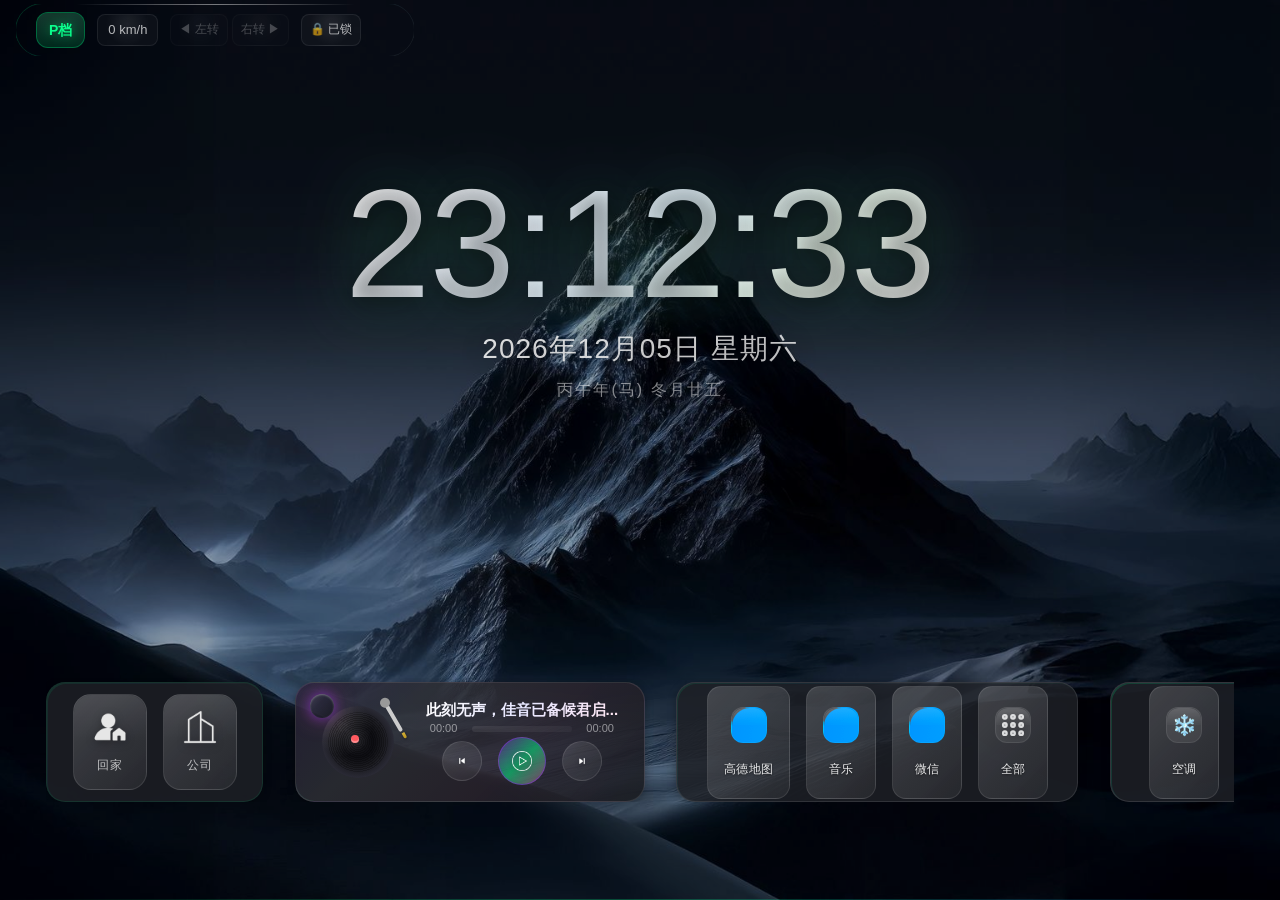
==== commit 82b04d18: "style(widgets): 快捷栏视觉优化 - 去除外层背景、统一图标样式、高度恢复 修复内容: - 删除重复的settingsBtn（快捷开关面板已有设置入口） - .card-view 和 ." ====
--- a/app/src/main/assets/index.html
+++ b/app/src/main/assets/index.html
@@ -94,9 +94,7 @@
                     style="background-image: url('images/wifi.png');"></div>
                 <div class="bluetooth-status-icon" id="bluetoothIcon"
                     style="background-image: url('images/lanya.png');"></div>
-                <button class="btn-nav" id="settingsBtn"
-                    style="background-image: url('images/nav_settings.png'); width: 25px; height: 25px; background-size: contain; background-repeat: no-repeat;"
-                    title="设置"></button>
+
             </div>
         </header>
 
--- a/app/src/main/assets/css/theme.css
+++ b/app/src/main/assets/css/theme.css
@@ -123,7 +123,7 @@
     --z-toast: 1080;
     
     /* ========== 组件尺寸 ========== */
-    --widget-height: 110px;
+    --widget-height: 120px;
     --status-bar-height: 52px;
     --dock-height: 80px;
     --card-padding: 16px 20px;
--- a/app/src/main/assets/css/widgets.css
+++ b/app/src/main/assets/css/widgets.css
@@ -196,21 +196,9 @@
     padding: 8px 20px;
     position: relative;
     overflow: hidden;
-    background: radial-gradient(ellipse at 50% 0%,
-            rgba(var(--primary-color-rgb), 0.08) 0%,
-            transparent 60%),
-        linear-gradient(135deg,
-            rgba(255, 255, 255, 0.08) 0%,
-            rgba(255, 255, 255, 0.03) 50%,
-            rgba(0, 0, 0, 0.12) 100%),
-        var(--surface-color);
-    background: rgba(30, 32, 38, 0.85);
-    border: 1px solid rgba(255, 255, 255, 0.12);
-    box-shadow: 0 8px 32px rgba(0, 0, 0, 0.4),
-        0 2px 8px rgba(0, 0, 0, 0.25),
-        0 0 0 1px rgba(255, 255, 255, 0.05),
-        0 0 30px rgba(var(--primary-color-rgb), 0.1),
-        inset 0 1px 0 rgba(255, 255, 255, 0.12);
+    background: transparent;
+    border: none;
+    box-shadow: none;
     transform-style: flat;
     transition: all 0.4s cubic-bezier(0.34, 1.56, 0.64, 1);
 }
@@ -513,15 +501,14 @@
     left: var(--spacing-3xl);
     right: var(--spacing-3xl);
     height: auto;
-    min-height: 130px;
+    min-height: var(--widget-height, 120px);
     max-height: 160px;
-    background: rgba(10, 10, 20, 0.75);
+    background: transparent;
     border-radius: var(--radius-lg);
     pointer-events: auto;
     overflow: visible;
     padding: 0;
 }
-
 .horizontal-scroll {
     display: flex;
     flex-direction: row;
@@ -558,7 +545,7 @@
     display: inline-flex;
     flex-shrink: 0;
     flex-direction: column;
-    height: 130px;
+    height: var(--widget-height, 120px);
     min-width: 280px;
     align-items: center;
     justify-content: center;
@@ -582,8 +569,6 @@
     overflow: hidden;
     transform-style: flat;
     white-space: normal;
-    animation: widgetFloatEnhanced 5s ease-in-out infinite;
-    animation-play-state: paused;
 }
 /* Widget卡片渐变发光边框 */
 
@@ -702,11 +687,7 @@
     display: flex;
     flex-direction: column;
     align-items: center;
-    background: linear-gradient(135deg, 
-            rgba(255, 255, 255, 0.08) 0%, 
-            rgba(255, 255, 255, 0.03) 50%, 
-            rgba(0, 0, 0, 0.08) 100%),
-        rgba(30, 32, 38, 0.85);
+    background: rgba(255, 255, 255, 0.06);
     border-radius: 16px;
     padding: 14px 12px;
     transition: all 0.4s cubic-bezier(0.34, 1.56, 0.64, 1);
@@ -827,7 +808,7 @@
     width: 48px;
     height: 48px;
     border-radius: 12px;
-    margin-bottom: 6px;
+    margin-bottom: 2px;
     background-size: contain;
     background-position: center;
     background-repeat: no-repeat;
@@ -944,17 +925,6 @@
     position: relative;
     transform-style: flat;
     overflow: hidden;
-    background: radial-gradient(ellipse at 20% 10%, 
-            rgba(var(--primary-color-rgb), 0.12) 0%, 
-            transparent 50%),
-        radial-gradient(ellipse at 80% 90%, 
-            rgba(var(--secondary-color-rgb), 0.08) 0%, 
-            transparent 50%),
-        linear-gradient(135deg, 
-            rgba(255, 255, 255, 0.09) 0%, 
-            rgba(255, 255, 255, 0.04) 40%, 
-            rgba(0, 0, 0, 0.15) 100%),
-        var(--bg-card);
     background: rgba(30, 32, 38, 0.85);
     border: 1px solid rgba(255, 255, 255, 0.11);
     box-shadow: 0 8px 24px rgba(0, 0, 0, 0.35);
@@ -1221,17 +1191,11 @@
     justify-content: center;
     font-size: 20px;
     border-radius: 12px;
-    margin-bottom: 6px;
+    margin-bottom: 2px;
     position: relative;
     transition: all 0.45s cubic-bezier(0.34, 1.56, 0.64, 1);
     transform-style: preserve-3d;
-    background: linear-gradient(135deg, 
-            rgba(255, 255, 255, 0.1) 0%, 
-            rgba(255, 255, 255, 0.02) 50%, 
-            rgba(0, 0, 0, 0.1) 100%),
-        linear-gradient(135deg, 
-            rgba(var(--primary-color-rgb), 0.08) 0%, 
-            rgba(var(--secondary-color-rgb), 0.04) 100%);
+    background: rgba(255, 255, 255, 0.08);
     box-shadow: 0 4px 12px rgba(0, 0, 0, 0.3),
         inset 0 1px 0 rgba(255, 255, 255, 0.15),
         inset 0 -1px 0 rgba(0, 0, 0, 0.2);
@@ -1941,7 +1905,7 @@
         .widget {
             min-width: 160px;
             padding: 16px 20px;
-            height: 100px;
+            height: var(--widget-height, 120px);
         }
         .quick-apps-widget {
             min-width: 260px;
@@ -1979,7 +1943,7 @@
         .widget {
             min-width: 140px;
             padding: 14px 16px;
-            height: 90px;
+            height: var(--widget-height, 120px);
             border-radius: 16px;
         }
         .quick-apps-widget {
@@ -2041,7 +2005,7 @@
         .widget {
             min-width: 120px;
             padding: 12px 14px;
-            height: 80px;
+            height: var(--widget-height, 120px);
             border-radius: 14px;
         }
         .quick-apps-widget {
@@ -2119,7 +2083,7 @@
         .widget {
             min-width: 100px;
             padding: 10px 12px;
-            height: 70px;
+            height: var(--widget-height, 120px);
         }
         .widget-icon {
             width: 28px;
@@ -2159,7 +2123,7 @@
             bottom: 65px;
         }
         .widget {
-            height: 85px;
+            height: var(--widget-height, 120px);
         }
 }
 /* ========== 高DPI屏幕优化 ========== */
@@ -4953,324 +4917,6 @@
     border-radius: 50%;
     animation: loadingSpin 0.8s linear infinite;
     z-index: 11;
-/* ============================================
-   多断点优化、小屏幕间距调整、触控区域优化、字体缩放
-   ============================================ */
-/* ========== 超宽屏幕适配 (1920px+) ========== */
-@media (min-width: 1920px) {
-        .layout-left {
-            top: 36%;
-        }
-        .time-text#timeDisplay {
-            font-size: 160px;
-            letter-spacing: -8px;
-        }
-        .date-text {
-            font-size: 32px;
-        }
-        .lunar-calendar-text {
-            font-size: 18px;
-        }
-        .card-view {
-            bottom: 100px;
-            left: 60px;
-            right: 60px;
-        }
-        .widget {
-            min-width: 220px;
-            padding: 24px 28px;
-        }
-        .quick-apps-widget {
-            min-width: 360px;
-        }
-        .quick-app-item {
-            min-width: 72px;
-            padding: 16px 14px;
-        }
-}
-/* ========== 标准宽屏适配 (1440px - 1919px) ========== */
-@media (min-width: 1440px) and (max-width: 1919px) {
-        .layout-left {
-            top: 37%;
-        }
-        .time-text#timeDisplay {
-            font-size: 150px;
-            letter-spacing: -7px;
-        }
-        .date-text {
-            font-size: 30px;
-        }
-        .card-view {
-            bottom: 95px;
-            left: 50px;
-            right: 50px;
-        }
-}
-/* ========== 笔记本屏幕适配 (1024px - 1439px) ========== */
-@media (min-width: 1024px) and (max-width: 1439px) {
-        .layout-left {
-            top: 38%;
-        }
-        .time-text#timeDisplay {
-            font-size: 120px;
-            letter-spacing: -5px;
-        }
-        .date-text {
-            font-size: 24px;
-        }
-        .lunar-calendar-text {
-            font-size: 14px;
-        }
-        .card-view {
-            bottom: 85px;
-            left: 40px;
-            right: 40px;
-        }
-        .widget {
-            min-width: 160px;
-            padding: 16px 20px;
-            height: 100px;
-        }
-        .quick-apps-widget {
-            min-width: 260px;
-        }
-        .quick-app-item {
-            min-width: 56px;
-            padding: 12px 10px;
-        }
-        .top-status-bar {
-            height: 48px;
-            padding: 0 24px;
-        }
-}
-/* ========== 平板/小屏适配 (768px - 1023px) ========== */
-@media (min-width: 768px) and (max-width: 1023px) {
-        .layout-left {
-            top: 35%;
-        }
-        .time-text#timeDisplay {
-            font-size: 90px;
-            letter-spacing: -3px;
-        }
-        .date-text {
-            font-size: 20px;
-            margin-top: 8px;
-        }
-        .lunar-calendar-text {
-            font-size: 12px;
-        }
-        .card-view {
-            bottom: 80px;
-            left: 24px;
-            right: 24px;
-        }
-        .widget {
-            min-width: 140px;
-            padding: 14px 16px;
-            height: 90px;
-            border-radius: 16px;
-        }
-        .quick-apps-widget {
-            min-width: 220px;
-        }
-        .quick-app-item {
-            min-width: 52px;
-            padding: 10px 8px;
-            border-radius: 12px;
-        }
-        .quick-app-icon {
-            width: 32px;
-            height: 32px;
-        }
-        .quick-app-name {
-            font-size: 11px;
-            margin-top: 6px;
-        }
-        .top-status-bar {
-            height: 44px;
-            padding: 0 20px;
-        }
-        .top-left-section,
-    .top-right-info {
-            gap: 12px;
-        }
-        .car-status-indicators {
-            padding: 6px 14px;
-            gap: 12px;
-        }
-        .gear-indicator {
-            font-size: 16px;
-            min-width: 36px;
-            height: 30px;
-        }
-}
-/* ========== 手机竖屏适配 (< 768px) ========== */
-@media (max-width: 767px) {
-        .layout-left {
-            top: 30%;
-        }
-        .time-text#timeDisplay {
-            font-size: 64px;
-            letter-spacing: -2px;
-        }
-        .date-text {
-            font-size: 16px;
-            margin-top: 6px;
-        }
-        .lunar-calendar-text {
-            font-size: 11px;
-            letter-spacing: 1px;
-        }
-        .card-view {
-            bottom: 70px;
-            left: 16px;
-            right: 16px;
-        }
-        .widget {
-            min-width: 120px;
-            padding: 12px 14px;
-            height: 80px;
-            border-radius: 14px;
-        }
-        .quick-apps-widget {
-            min-width: 180px;
-        }
-        .quick-apps-container {
-            gap: 8px;
-        }
-        .quick-app-item {
-            min-width: 48px;
-            padding: 8px 6px;
-            border-radius: 10px;
-        }
-        .quick-app-icon {
-            width: 28px;
-            height: 28px;
-        }
-        .quick-app-name {
-            font-size: 10px;
-            margin-top: 4px;
-            display: none;
-        }
-        .top-status-bar {
-            height: 40px;
-            padding: 0 16px;
-        }
-        .top-left-section,
-    .top-right-info {
-            gap: 8px;
-        }
-        .top-left-time .time-text {
-            font-size: 13px;
-        }
-        .car-status-indicators {
-            padding: 4px 10px;
-            gap: 8px;
-        }
-        .status-indicator {
-            font-size: 12px;
-            min-width: 28px;
-            height: 28px;
-        }
-        .gear-indicator {
-            font-size: 14px;
-            min-width: 32px;
-            height: 26px;
-        }
-        .network-status-icon,
-    .bluetooth-status-icon,
-    .network-5g-icon {
-            width: 22px;
-            height: 22px;
-        }
-}
-/* ========== 超小屏幕适配 (< 480px) ========== */
-@media (max-width: 479px) {
-        .layout-left {
-            top: 28%;
-        }
-        .time-text#timeDisplay {
-            font-size: 48px;
-            letter-spacing: -1px;
-        }
-        .date-text {
-            font-size: 14px;
-        }
-        .lunar-calendar-text {
-            display: none;
-        }
-        .card-view {
-            bottom: 60px;
-            left: 12px;
-            right: 12px;
-        }
-        .widget {
-            min-width: 100px;
-            padding: 10px 12px;
-            height: 70px;
-        }
-        .widget-icon {
-            width: 28px;
-            height: 28px;
-        }
-        .widget-title {
-            font-size: 12px;
-        }
-        .widget-value {
-            font-size: 16px;
-        }
-        .quick-apps-widget {
-            min-width: 150px;
-        }
-        .quick-app-item {
-            min-width: 44px;
-            padding: 6px 4px;
-        }
-        .quick-app-icon {
-            width: 24px;
-            height: 24px;
-        }
-        .top-status-bar {
-            height: 36px;
-            padding: 0 12px;
-        }
-        .car-status-indicators {
-            display: none;
-        }
-}
-/* ========== 横屏特殊优化 ========== */
-@media (orientation: landscape) and (max-height: 600px) {
-        .layout-left {
-            top: 32%;
-        }
-        .card-view {
-            bottom: 65px;
-        }
-        .widget {
-            height: 85px;
-        }
-}
-/* ========== 高DPI屏幕优化 ========== */
-@media (-webkit-min-device-pixel-ratio: 2), (min-resolution: 192dpi) {
-        .time-text#timeDisplay {
-            -webkit-font-smoothing: antialiased;
-            -moz-osx-font-smoothing: grayscale;
-        }
-        .widget,
-    .card,
-    .btn {
-            border-width: 0.5px;
-        }
-}
-/* ========== 安全区域适配 (刘海屏/挖孔屏) ========== */
-@supports (padding-top: env(safe-area-inset-top)) {
-    .top-status-bar {
-        padding-top: max(0px, env(safe-area-inset-top));
-        height: calc(var(--status-bar-height) + env(safe-area-inset-top));
-    }
-    .card-view {
-        padding-bottom: max(0px, env(safe-area-inset-bottom));
-    }
 }
 /* ========== 触控区域优化 ========== */
 @media (pointer: coarse) {
@@ -7723,62 +7369,6 @@
 /* ========================================
    快捷开关重构 - 空调控制样式
    ======================================== */
-/* 空调控制按钮样式 */
-
-.quick-switch-item.ac-control-item {
-    position: relative;
-    display: flex;
-    flex-direction: column;
-    align-items: center;
-    justify-content: center;
-    width: 60px;
-    height: 90px;
-    padding: 8px 6px;
-    border-radius: var(--radius-md);
-    background: rgba(255, 255, 255, 0.05);
-    border: 1px solid rgba(255, 255, 255, 0.1);
-    cursor: pointer;
-    transition: all 0.3s ease;
-}
-
-.quick-switch-item.ac-control-item:hover {
-    background: rgba(255, 255, 255, 0.1);
-    border-color: rgba(var(--primary-color-rgb), 0.3);
-    transform: translateY(-2px);
-    box-shadow: 0 6px 20px rgba(0, 0, 0, 0.2),
-        0 0 20px rgba(var(--primary-color-rgb), 0.1);
-}
-
-.quick-switch-item.ac-control-item:active {
-    transform: translateY(0) scale(0.98);
-}
-/* 空调控制按钮激活状态 */
-
-.quick-switch-item.ac-control-item.active {
-    background: rgba(var(--primary-color-rgb), 0.15);
-    border-color: rgba(var(--primary-color-rgb), 0.4);
-    box-shadow: 0 0 15px rgba(var(--primary-color-rgb), 0.2),
-        inset 0 0 10px rgba(var(--primary-color-rgb), 0.1);
-    transform: none;
-}
-/* 空调控制图标 */
-
-.quick-switch-item.ac-control-item .quick-switch-icon {
-    font-size: 22px;
-    margin-bottom: 4px;
-    filter: drop-shadow(0 2px 4px rgba(0, 0, 0, 0.3));
-}
-/* 空调控制文字 */
-
-.quick-switch-item.ac-control-item .quick-switch-name {
-    font-size: 11px;
-    color: var(--text-secondary);
-    white-space: nowrap;
-}
-
-.quick-switch-item.ac-control-item.active .quick-switch-name {
-    color: var(--primary-color);
-}
 /* "全部"按钮中的设置入口 */
 
 .quick-switch-item.more {
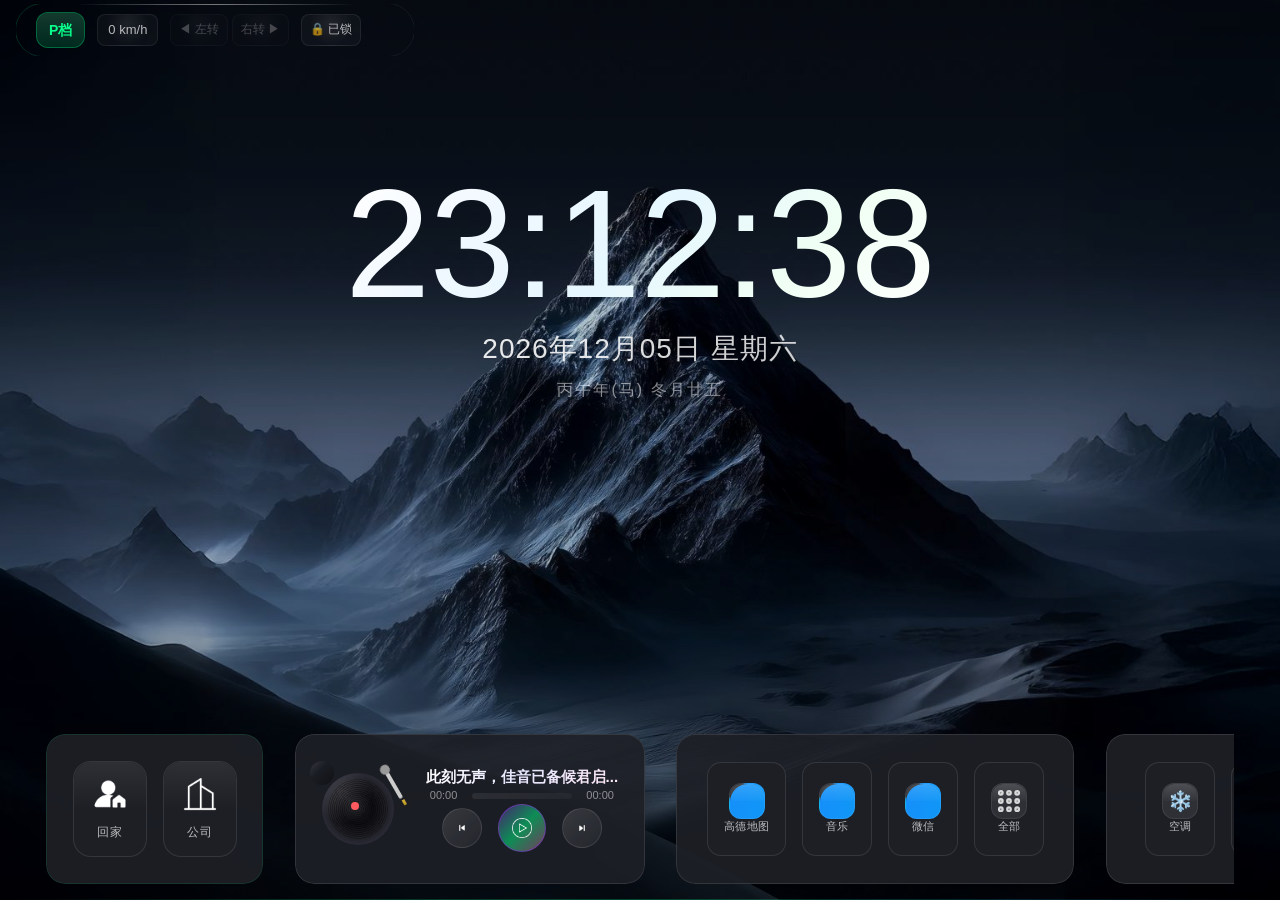
==== commit 93480b55: "feat: 添加特效等级切换功能(无特效/最低特效/全特效) - 设置页面新增三档特效等级选择 - CSS实现effect-none/effect-low/effect-high三级控制 - 无特效:" ====
--- a/app/src/main/assets/index.html
+++ b/app/src/main/assets/index.html
@@ -16,6 +16,25 @@
     <link rel="stylesheet" href="css/widgets.css?v=2">
     <link rel="stylesheet" href="css/pages.css?v=2">
     <link rel="stylesheet" href="css/responsive.css?v=2">
+
+    <!-- 特效等级：在DOM渲染前应用，避免动画闪烁 -->
+    <script>
+    (function() {
+        try {
+            var level = 'none';
+            var raw = localStorage.getItem('app_settings');
+            if (raw) {
+                var parsed = JSON.parse(raw);
+                if (parsed && parsed.ui && parsed.ui.effectLevel) {
+                    level = parsed.ui.effectLevel;
+                }
+            }
+            document.documentElement.classList.add('effect-' + level);
+        } catch(e) {
+            document.documentElement.classList.add('effect-none');
+        }
+    })();
+    </script>
 
     <!-- 基础依赖层 -->
     <script src="js/utils.js"></script>
@@ -401,25 +420,25 @@
                     <section class="tab-content" id="ui-tab">
                         <div class="setting-section">
                             <h3>特效等级</h3>
-                            <p class="setting-hint" style="margin-bottom:12px;">降低特效等级可提升车机流畅度</p>
+                            <p class="setting-hint" style="margin-bottom:12px;">降低特效等级可显著提升车机流畅度</p>
                             <div class="wallpaper-type-list">
                                 <label class="wallpaper-type-item">
-                                    <input type="radio" name="effectLevel" value="low" checked>
+                                    <input type="radio" name="effectLevel" value="none" checked>
+                                    <span class="type-icon">🚫</span>
+                                    <span class="type-name">无特效</span>
+                                    <span class="type-desc">关闭所有动画和特效，最佳性能</span>
+                                </label>
+                                <label class="wallpaper-type-item">
+                                    <input type="radio" name="effectLevel" value="low">
                                     <span class="type-icon">⚡</span>
-                                    <span class="type-name">流畅</span>
-                                    <span class="type-desc">关闭动画特效，最佳性能</span>
-                                </label>
-                                <label class="wallpaper-type-item">
-                                    <input type="radio" name="effectLevel" value="medium">
-                                    <span class="type-icon">⚖️</span>
-                                    <span class="type-name">平衡</span>
-                                    <span class="type-desc">保留基础动画，兼顾性能</span>
+                                    <span class="type-name">最低特效</span>
+                                    <span class="type-desc">保留基础过渡，兼顾性能与体验</span>
                                 </label>
                                 <label class="wallpaper-type-item">
                                     <input type="radio" name="effectLevel" value="high">
                                     <span class="type-icon">✨</span>
-                                    <span class="type-name">炫丽</span>
-                                    <span class="type-desc">全部特效，最佳视觉体验</span>
+                                    <span class="type-name">全特效</span>
+                                    <span class="type-desc">全部动画特效，最佳视觉体验</span>
                                 </label>
                             </div>
                         </div>
--- a/app/src/main/assets/css/theme.css
+++ b/app/src/main/assets/css/theme.css
@@ -123,7 +123,7 @@
     --z-toast: 1080;
     
     /* ========== 组件尺寸 ========== */
-    --widget-height: 120px;
+    --widget-height: 150px;
     --status-bar-height: 52px;
     --dock-height: 80px;
     --card-padding: 16px 20px;
--- a/app/src/main/assets/css/base.css
+++ b/app/src/main/assets/css/base.css
@@ -457,7 +457,7 @@
 button:focus-visible,
 .nav-button:focus-visible,
 .quick-app-item:focus-visible,
-.quick-switch-item:focus-visible {
+.qsp-item:focus-visible {
     outline: 3px solid var(--primary-color);
     outline-offset: 2px;
     box-shadow: 0 0 0 4px rgba(var(--primary-color-rgb), 0.15);
@@ -474,6 +474,29 @@
 *:focus:not(:focus-visible) {
     outline: none;
     box-shadow: none;
+}
+
+/* 触屏设备：完全禁用焦点样式（防止触摸后焦点残留） */
+@media (hover: none) and (pointer: coarse) {
+    *:focus,
+    *:focus-visible {
+        outline: none !important;
+        box-shadow: none !important;
+        transform: none !important;
+    }
+}
+
+/* 触摸粘滞修复：临时类强制重置所有元素的 :active 状态 */
+body.touch-reset * {
+    pointer-events: none !important;
+}
+
+body.touch-reset *:active {
+    transform: none !important;
+    background: inherit !important;
+    box-shadow: inherit !important;
+    opacity: 1 !important;
+    filter: none !important;
 }
 
 /* ========== 屏幕阅读器支持 ========== */
@@ -540,3 +563,76 @@
     background: rgba(var(--primary-color-rgb), 0.3);
     color: #ffffff;
 }
+
+/* ========== 特效等级控制 ==========
+   三级特效：none(无特效) / low(最低特效) / high(全特效)
+   通过 .effect-none / .effect-low / .effect-high 控制（加在html或body上均可）
+   high 为默认行为（无需额外CSS），none 和 low 通过覆盖禁用相关属性
+*/
+
+/* ----- 无特效模式：关闭所有动画、过渡、3D变换、毛玻璃、阴影动画 ----- */
+.effect-none *,
+.effect-none *::before,
+.effect-none *::after {
+    animation: none !important;
+    transition: none !important;
+    backdrop-filter: none !important;
+    -webkit-backdrop-filter: none !important;
+    box-shadow: none !important;
+    text-shadow: none !important;
+    filter: none !important;
+}
+
+.effect-none .widget,
+.effect-none .qsp-item,
+.effect-none .quick-app-item,
+.effect-none .nav-button,
+.effect-none .dock-btn,
+.effect-none .setting-item,
+.effect-none .app-item {
+    transform: none !important;
+    background: rgba(30, 32, 38, 0.92) !important;
+}
+
+.effect-none .widget::before,
+.effect-none .widget::after,
+.effect-none .qsp-item::before,
+.effect-none .qsp-item::after {
+    display: none !important;
+}
+
+/* ----- 最低特效模式：保留基础过渡，禁用3D变换、毛玻璃、复杂动画 ----- */
+.effect-low *,
+.effect-low *::before,
+.effect-low *::after {
+    animation: none !important;
+    backdrop-filter: none !important;
+    -webkit-backdrop-filter: none !important;
+}
+
+.effect-low .widget,
+.effect-low .qsp-item,
+.effect-low .quick-app-item,
+.effect-low .nav-button,
+.effect-low .dock-btn,
+.effect-low .setting-item,
+.effect-low .app-item {
+    transform: none !important;
+    background: rgba(30, 32, 38, 0.85) !important;
+}
+
+.effect-low .widget::before,
+.effect-low .widget::after {
+    display: none !important;
+}
+
+.effect-low .widget,
+.effect-low .qsp-item,
+.effect-low .quick-app-item,
+.effect-low .nav-button,
+.effect-low .dock-btn,
+.effect-low .btn,
+.effect-low .setting-item,
+.effect-low .app-item {
+    transition: opacity 0.2s ease, background-color 0.2s ease, border-color 0.2s ease !important;
+}
--- a/app/src/main/assets/css/components.css
+++ b/app/src/main/assets/css/components.css
@@ -2368,7 +2368,7 @@
 .setting-item:focus-visible,
 .tab-button:focus-visible,
 .quick-app-item:focus-visible,
-.quick-switch-item:focus-visible {
+.qsp-item:focus-visible {
     outline: none;
     box-shadow: 0 0 0 2px rgba(0, 0, 0, 0.8),
         0 0 0 4px rgba(var(--primary-color-rgb), 0.6);
@@ -2384,7 +2384,7 @@
 .btn:disabled,
 .setting-btn:disabled,
 .quick-app-item.disabled,
-.quick-switch-item.disabled {
+.qsp-item.disabled {
     opacity: 0.4;
     cursor: not-allowed;
     pointer-events: none;
--- a/app/src/main/assets/css/widgets.css
+++ b/app/src/main/assets/css/widgets.css
@@ -96,55 +96,48 @@
     grid-template-columns: repeat(4, 1fr);
 }
 
-.qsp-switch-item,
-.qsp-mode-item {
-    display: flex;
-    flex-direction: column;
-    align-items: center;
-    justify-content: center;
-    padding: 12px 6px;
-    background: rgba(255, 255, 255, 0.08);
-    border-radius: 12px;
+.qsp-item {
+    display: block;
+    text-align: center;
+    background: linear-gradient(135deg,
+            rgba(255, 255, 255, 0.1) 0%,
+            rgba(255, 255, 255, 0.04) 50%,
+            rgba(0, 0, 0, 0.1) 100%),
+        var(--surface-color);
+    border-radius: 14px;
+    padding: 12px 10px;
+    transition: transform 0.25s cubic-bezier(0.34, 1.56, 0.64, 1),
+                box-shadow 0.25s ease,
+                border-color 0.25s ease,
+                background 0.25s ease;
+    border: 1px solid rgba(255, 255, 255, 0.1);
+    min-width: 68px;
+    min-height: 72px;
+    margin: 0;
     cursor: pointer;
-    transition: all 0.2s ease;
-    border: 1px solid rgba(255, 255, 255, 0.06);
-    min-height: 72px;
-}
-
-.qsp-switch-item:hover,
-.qsp-mode-item:hover {
-    background: rgba(255, 255, 255, 0.15);
-    border-color: rgba(255, 255, 255, 0.15);
-}
-
-.qsp-switch-item:active,
-.qsp-mode-item:active {
-    transform: scale(0.95);
-}
-
-.qsp-switch-item.qsp-active {
+    position: relative;
+    overflow: visible;
+    transform-style: flat;
+    box-shadow: 0 4px 16px rgba(0, 0, 0, 0.3);
+    touch-action: manipulation;
+    -webkit-tap-highlight-color: transparent;
+    outline: none;
+    user-select: none;
+    -webkit-user-select: none;
+}
+
+.qsp-item.qsp-active {
     background: rgba(76, 175, 80, 0.2);
     border-color: rgba(76, 175, 80, 0.4);
-}
-
-.qsp-icon {
-    font-size: 24px;
-    margin-bottom: 6px;
-    line-height: 1;
-}
-
-.qsp-label {
+    animation: switchActiveBounce 0.5s cubic-bezier(0.34, 1.56, 0.64, 1);
+}
+
+.qsp-item > :last-child {
     color: rgba(255, 255, 255, 0.9);
     font-size: 12px;
     font-weight: 500;
     text-align: center;
     white-space: nowrap;
-}
-
-.qsp-status {
-    margin-top: 4px;
-    font-size: 10px;
-    color: #888;
 }
 
 .qsp-settings-entry {
@@ -557,7 +550,10 @@
     backface-visibility: hidden;
     -webkit-transform: translateZ(0);
     transform: translateZ(0);
-    background: rgba(30, 32, 38, 0.85);
+    background: rgba(30, 32, 38, 0.55);
+    -webkit-backdrop-filter: blur(12px);
+    backdrop-filter: blur(12px);
+    -webkit-mask: linear-gradient(#fff 0 0);
     color: var(--text-primary);
     border: 1px solid rgba(255, 255, 255, 0.1);
     box-shadow: 0 8px 24px rgba(0, 0, 0, 0.35);
@@ -808,7 +804,7 @@
     width: 48px;
     height: 48px;
     border-radius: 12px;
-    margin-bottom: 2px;
+    margin-bottom: 0px;
     background-size: contain;
     background-position: center;
     background-repeat: no-repeat;
@@ -909,15 +905,6 @@
     border-radius: 12px;
 }
 
-.quick-app-all-btn {
-    cursor: pointer;
-}
-
-.quick-app-all-btn:active {
-    transform: scale(0.92);
-    border-color: rgba(var(--primary-color-rgb), 0.5);
-    transition: transform 0.1s ease;
-}
 /* ========== 快捷开关模块 - 【优化点1】视觉与交互动效终极增强 ========== */
 .quick-switches-widget {
     min-width: 300px;
@@ -975,42 +962,9 @@
     width: 100%;
     transform-style: flat;
 }
-
-.quick-switch-item {
-    /* 性能优化: 移除非3D变换场景的 preserve-3d */
-    /* 性能优化: box-shadow 简化为单层，减少重绘 */
-    display: flex;
-    flex-direction: column;
-    align-items: center;
-    background: linear-gradient(135deg, 
-            rgba(255, 255, 255, 0.1) 0%, 
-            rgba(255, 255, 255, 0.04) 50%, 
-            rgba(0, 0, 0, 0.1) 100%),
-        var(--surface-color);
-    border-radius: 14px;
-    padding: 12px 10px;
-    transition: transform 0.25s cubic-bezier(0.34, 1.56, 0.64, 1),
-                box-shadow 0.25s ease,
-                border-color 0.25s ease,
-                background 0.25s ease;
-    border: 1px solid rgba(255, 255, 255, 0.1);
-    min-width: 68px;
-    min-height: 48px;
-    margin: 0;
-    cursor: pointer;
-    position: relative;
-    overflow: visible;
-    transform-style: flat;
-    box-shadow: 0 4px 16px rgba(0, 0, 0, 0.3);
-    touch-action: manipulation;
-    -webkit-tap-highlight-color: transparent;
-    outline: none;
-    user-select: none;
-    -webkit-user-select: none;
-}
 /* 快捷开关渐变发光边框 */
 
-.quick-switch-item::before {
+.qsp-item::before {
     content: '';
     position: absolute;
     inset: -1px;
@@ -1031,7 +985,7 @@
 }
 /* 快捷开关光泽扫过效果增强 */
 
-.quick-switch-item .switch-shimmer {
+.qsp-item .switch-shimmer {
     content: '';
     position: absolute;
     top: 0;
@@ -1051,7 +1005,7 @@
     z-index: 1;
 }
 
-.quick-switch-item:hover::before {
+.qsp-item:hover::before {
     opacity: 1;
     background: linear-gradient(
         135deg,
@@ -1061,13 +1015,13 @@
     );
 }
 
-.quick-switch-item:hover .switch-shimmer {
+.qsp-item:hover .switch-shimmer {
     left: 150%;
     opacity: 1;
 }
 /* 点击波纹扩散效果 - 增强版 */
 
-.quick-switch-item .switch-ripple {
+.qsp-item .switch-ripple {
     content: '';
     position: absolute;
     top: 50%;
@@ -1085,7 +1039,7 @@
     z-index: 2;
 }
 
-.quick-switch-item:active .switch-ripple {
+.qsp-item:active .switch-ripple {
     animation: switchRippleExpand 0.45s cubic-bezier(0.4, 0, 0.2, 1);
 }
 
@@ -1105,7 +1059,7 @@
 }
 /* 悬停3D透视效果增强 */
 
-.quick-switch-item:hover {
+.qsp-item:hover {
     background: linear-gradient(135deg, 
             rgba(255, 255, 255, 0.15) 0%, 
             rgba(255, 255, 255, 0.07) 50%, 
@@ -1121,10 +1075,8 @@
         inset 0 1px 0 rgba(255, 255, 255, 0.15),
         inset 0 -1px 0 rgba(0, 0, 0, 0.12);
 }
-
-border-color: rgba(var(--primary-color-rgb), 0.3);
 /* 点击3D按压反馈 */
-.quick-switch-item:active {
+.qsp-item:active {
     transform: scale(0.92);
     box-shadow: 0 8px 20px rgba(0, 0, 0, 0.35),
         0 0 0 1px rgba(var(--primary-color-rgb), 0.35),
@@ -1135,10 +1087,6 @@
 /* 确保松手后transform恢复，不卡住 */
 /* 状态切换弹性动画 */
 
-.quick-switch-item.active {
-    animation: switchActiveBounce 0.5s cubic-bezier(0.34, 1.56, 0.64, 1);
-}
-
 @keyframes switchActiveBounce {
 
     0% { transform: scale(1); }
@@ -1157,7 +1105,7 @@
 
 }
 
-.quick-switch-item.active .quick-switch-icon {
+.qsp-item.qsp-active > :first-child {
     background: linear-gradient(135deg, 
             rgba(var(--primary-color-rgb), 0.25) 0%, 
             rgba(var(--secondary-color-rgb), 0.15) 50%, 
@@ -1183,7 +1131,7 @@
 
 }
 
-.quick-switch-icon {
+.qsp-item > :first-child {
     width: 36px;
     height: 36px;
     display: flex;
@@ -1191,7 +1139,7 @@
     justify-content: center;
     font-size: 20px;
     border-radius: 12px;
-    margin-bottom: 2px;
+    margin: 0 auto 0;
     position: relative;
     transition: all 0.45s cubic-bezier(0.34, 1.56, 0.64, 1);
     transform-style: preserve-3d;
@@ -1203,7 +1151,7 @@
     overflow: hidden;
 }
 
-.quick-switch-item:hover .quick-switch-icon {
+.qsp-item:hover > :first-child {
     transform: translateY(-6px) scale(1.15) rotateX(8deg) translateZ(20px);
     border-color: rgba(var(--primary-color-rgb), 0.35);
     box-shadow: 0 12px 32px rgba(0, 0, 0, 0.45),
@@ -1219,7 +1167,7 @@
             rgba(var(--secondary-color-rgb), 0.08) 100%);
 }
 
-.quick-switch-name {
+.qsp-item > :last-child {
     font-size: 11.5px;
     color: rgba(255, 255, 255, 0.9);
     font-weight: 500;
@@ -1228,7 +1176,7 @@
     transition: all 0.35s cubic-bezier(0.34, 1.56, 0.64, 1);
 }
 
-.quick-switch-item.active .quick-switch-name {
+.qsp-item.qsp-active > :last-child {
     color: #ffffff;
     background: linear-gradient(135deg,
         var(--primary-color) 0%,
@@ -1239,24 +1187,12 @@
     font-weight: 500;
 }
 
-.quick-switch-item:hover .quick-switch-name {
+.qsp-item:hover > :last-child {
     color: #ffffff;
     transform: scale(1.05) translateY(-1px);
     text-shadow: 0 0 10px rgba(var(--primary-color-rgb), 0.3);
 }
 
-.quick-switch-item.more .quick-switch-icon {
-    background: linear-gradient(135deg, 
-            rgba(255, 255, 255, 0.08) 0%, 
-            rgba(255, 255, 255, 0.02) 100%),
-        linear-gradient(135deg, 
-            rgba(150, 150, 150, 0.1) 0%, 
-            rgba(100, 100, 100, 0.05) 100%);
-    font-size: 22px;
-    color: var(--text-tertiary);
-    margin-bottom: 4px;
-    filter: drop-shadow(0 2px 4px rgba(0, 0, 0, 0.3));
-}
 /* ========== 天气组件 - 【优化点1】3D视觉终极美化 ========== */
 .weather-widget {
     min-width: 240px;
@@ -2161,27 +2097,6 @@
         }
 }
 /* ========== 减少动效模式适配 ========== */
-@media (prefers-reduced-motion: reduce) {
-        *,
-    *::before,
-    *::after {
-            animation-duration: 0.01ms;
-            animation-iteration-count: 1;
-            transition-duration: 0.01ms;
-        }
-        .skeleton {
-            animation: none;
-            background: rgba(255, 255, 255, 0.08);
-        }
-}
-/* ========== 深色模式强制优化 ========== */
-@media (prefers-color-scheme: dark) {
-        .widget,
-    .card,
-    .btn {
-            background-color: rgba(15, 15, 20, 0.8);
-        }
-}
 /* ========== 胎压组件 - 【优化点3】3D视觉终极美化 ========== */
 .car-widget {
     min-width: 260px;
@@ -2235,9 +2150,6 @@
     position: absolute;
     font-size: 10px;
     color: var(--text-secondary);
-    background: linear-gradient(135deg, 
-            rgba(var(--primary-color-rgb), 0.2) 0%, 
-            rgba(var(--primary-color-rgb), 0.1) 100%);
     border: 1px solid rgba(var(--primary-color-rgb), 0.4);
     border-radius: 10px;
     padding: 6px 10px;
@@ -3535,7 +3447,7 @@
 }
 /* 快捷开关图标优化 - 已合并到主定义 */
 
-.quick-switch-icon::before {
+.qsp-item > :first-child::before {
     content: '';
     position: absolute;
     top: 0;
@@ -3552,7 +3464,7 @@
     z-index: 1;
 }
 
-.quick-switch-item:hover .quick-switch-icon::before {
+.qsp-item:hover > :first-child::before {
     left: 100%;
 }
 /* 应用图标优化 - 已合并到主定义 */
@@ -3886,26 +3798,13 @@
             font-weight: var(--font-weight-bold);
         }
 }
-/* 减少动画模式支持 */
-
-@media (prefers-reduced-motion: reduce) {
-        *,
-    *::before,
-    *::after {
-            animation-duration: 0.01ms;
-            animation-iteration-count: 1;
-            transition-duration: 0.01ms;
-            scroll-behavior: auto;
-        }
-        .skeleton {
-            animation: none;
-        }
-}
+/* 减少动画模式支持 - 通用规则见 responsive.css */
+
 /* 焦点可见性增强 - 键盘导航 */
 
 .widget:focus-visible,
 .quick-app-item:focus-visible,
-.quick-switch-item:focus-visible,
+.qsp-item:focus-visible,
 .setting-item:focus-visible {
     outline: 3px solid var(--primary-color);
     outline-offset: 2px;
@@ -4128,15 +4027,8 @@
     gap: var(--spacing-lg);
 }
 /* ========== 性能最佳实践 ========== */
-/* 避免不必要的动画 */
-
-@media (prefers-reduced-motion: reduce) {
-        *, *::before, *::after {
-            animation-duration: 0.01ms;
-            animation-iteration-count: 1;
-            transition-duration: 0.01ms;
-        }
-}
+/* 避免不必要的动画 - 通用规则见 responsive.css */
+
 /* 高对比度模式支持 */
 
 @media (prefers-contrast: high) {
@@ -4219,29 +4111,6 @@
 /* 避免使用内联样式 */
 /* 避免使用 ID 选择器设置样式 */
 /* 避免嵌套过深（建议不超过3层） */
-/* ========== 响应式断点规范 ========== */
-/* 车机标准分辨率 */
-
-@media (min-width: 1920px) {
-    /* 1920x1080 标准车机 */
-}
-
-@media (min-width: 2560px) {
-    /* 2560x1440 高分辨率 */
-}
-
-@media (max-width: 1280px) {
-    /* 低分辨率适配 */
-}
-/* 横竖屏适配 */
-
-@media (orientation: landscape) {
-    /* 横屏优化 */
-}
-
-@media (orientation: portrait) {
-    /* 竖屏优化 */
-}
 /* ========== 调试工具类 - 开发时使用 ========== */
 .debug-outline {
     outline: 1px solid red;
@@ -4284,11 +4153,6 @@
     flex-direction: column;
     gap: var(--spacing-md);
     padding: var(--spacing-lg) var(--spacing-md);
-    background: linear-gradient(180deg, 
-            rgba(255, 255, 255, 0.08) 0%, 
-            rgba(255, 255, 255, 0.03) 50%, 
-            rgba(0, 0, 0, 0.1) 100%),
-        rgba(15, 15, 20, 0.6);
     background: rgba(15, 15, 20, 0.8);
     border: 1px solid rgba(255, 255, 255, 0.1);
     border-radius: 20px;
@@ -4918,40 +4782,6 @@
     animation: loadingSpin 0.8s linear infinite;
     z-index: 11;
 }
-/* ========== 触控区域优化 ========== */
-@media (pointer: coarse) {
-        .btn,
-    .widget,
-    .quick-app-item {
-            min-height: 44px;
-        }
-        .btn-icon {
-            width: 48px;
-            height: 48px;
-        }
-}
-/* ========== 减少动效模式适配 ========== */
-@media (prefers-reduced-motion: reduce) {
-        *,
-    *::before,
-    *::after {
-            animation-duration: 0.01ms;
-            animation-iteration-count: 1;
-            transition-duration: 0.01ms;
-        }
-        .skeleton {
-            animation: none;
-            background: rgba(255, 255, 255, 0.08);
-        }
-}
-/* ========== 深色模式强制优化 ========== */
-@media (prefers-color-scheme: dark) {
-        .widget,
-    .card,
-    .btn {
-            background-color: rgba(15, 15, 20, 0.8);
-        }
-}
 /* ============================================
    【优化点2】Dock栏 - 视觉与交互动效终极增强
    3D毛玻璃、渐变边框、弹性动画、发光效果
@@ -4965,14 +4795,6 @@
     align-items: center;
     gap: 12px;
     padding: 14px 24px;
-    background: radial-gradient(ellipse at 50% 0%, 
-            rgba(var(--primary-color-rgb), 0.08) 0%, 
-            transparent 60%),
-        linear-gradient(135deg, 
-            rgba(255, 255, 255, 0.12) 0%, 
-            rgba(255, 255, 255, 0.05) 40%, 
-            rgba(0, 0, 0, 0.15) 100%),
-        rgba(20, 20, 30, 0.7);
     background: rgba(20, 20, 30, 0.8);
     border: 1px solid rgba(255, 255, 255, 0.12);
     border-radius: 24px;
@@ -5591,7 +5413,7 @@
 /* 快捷开关图标终极3D增强 - 已合并到主定义 */
 /* 快捷开关图标顶部高光 */
 
-.quick-switch-icon::after {
+.qsp-item > :first-child::after {
     content: '';
     position: absolute;
     top: 0;
@@ -5658,7 +5480,7 @@
 }
 /* 快捷开关项目粒子跟随效果 */
 
-.quick-switch-item .item-glow {
+.qsp-item .item-glow {
     position: absolute;
     width: 100px;
     height: 100px;
@@ -5673,12 +5495,12 @@
     z-index: 0;
 }
 
-.quick-switch-item:hover .item-glow {
+.qsp-item:hover .item-glow {
     opacity: 1;
 }
 /* 快捷开关取消激活动画 */
 
-.quick-switch-item:not(.active) {
+.qsp-item:not(.active) {
     animation: switchInactiveShrink 0.3s ease-out;
 }
 
@@ -6358,7 +6180,7 @@
    ============================================ */
 /* 键盘焦点可见性 - 高对比度 */
 
-.quick-switch-item:focus-visible {
+.qsp-item:focus-visible {
     outline: 3px solid rgba(var(--primary-color-rgb), 0.8);
     outline-offset: 4px;
     box-shadow: 0 0 0 6px rgba(var(--primary-color-rgb), 0.2),
@@ -6367,15 +6189,15 @@
 /* 高对比度模式优化 */
 
 @media (prefers-contrast: high) {
-        .quick-switch-item {
+        .qsp-item {
             border-width: 2px;
             border-color: rgba(255, 255, 255, 0.4);
         }
-        .quick-switch-item.active {
+        .qsp-item.qsp-active {
             border-color: var(--primary-color);
             border-width: 3px;
         }
-        .quick-switch-name {
+        .qsp-item > :last-child {
             font-weight: 600;
             color: #ffffff;
         }
@@ -6383,10 +6205,10 @@
 /* 减少动画模式支持 */
 
 @media (prefers-reduced-motion: reduce) {
-        .quick-switch-item,
-    .quick-switch-item *,
-    .quick-switch-item::before,
-    .quick-switch-item::after {
+        .qsp-item,
+    .qsp-item *,
+    .qsp-item::before,
+    .qsp-item::after {
             animation-duration: 0.01ms;
             animation-iteration-count: 1;
             transition-duration: 0.01ms;
@@ -6395,20 +6217,17 @@
 /* 响应式布局 - 小屏幕优化 */
 
 @media (max-width: 768px) {
-        .switch-grid {
-            grid-template-columns: repeat(3, 1fr);
-            gap: 12px;
-        }
-        .quick-switch-item {
+        /* .switch-grid 通用规则见 responsive.css (max-width: 767px) */
+        .qsp-item {
             padding: 16px 12px;
             min-height: 80px;
         }
-        .quick-switch-icon {
+        .qsp-item > :first-child {
             width: 36px;
             height: 36px;
-            margin-bottom: 8px;
-        }
-        .quick-switch-name {
+            margin-bottom: 0px;
+        }
+        .qsp-item > :last-child {
             font-size: 12px;
             line-height: 1.3;
         }
@@ -6435,7 +6254,7 @@
             grid-template-columns: repeat(5, 1fr);
             gap: 16px;
         }
-        .quick-switch-item {
+        .qsp-item {
             padding: 20px 16px;
         }
 }
@@ -6443,7 +6262,7 @@
 
 /* 开关状态ARIA标签支持 */
 
-.quick-switch-item[aria-checked="true"]::after {
+.qsp-item[aria-checked="true"]::after {
     content: '';
     position: absolute;
     top: 8px;
@@ -6456,24 +6275,24 @@
 }
 /* 禁用状态无障碍 */
 
-.quick-switch-item[aria-disabled="true"] {
+.qsp-item[aria-disabled="true"] {
     opacity: 0.4;
     cursor: not-allowed;
     pointer-events: none;
 }
 
-.quick-switch-item[aria-disabled="true"] .quick-switch-name {
+.qsp-item[aria-disabled="true"] > :last-child {
     color: var(--text-tertiary);
     text-decoration: line-through;
 }
 /* 加载状态无障碍 */
 
-.quick-switch-item[aria-busy="true"] {
+.qsp-item[aria-busy="true"] {
     position: relative;
     overflow: hidden;
 }
 
-.quick-switch-item[aria-busy="true"]::before {
+.qsp-item[aria-busy="true"]::before {
     content: '';
     position: absolute;
     inset: 0;
@@ -6494,10 +6313,10 @@
 /* 大字体模式支持 */
 
 @media (min-width: 120dpi) {
-        .quick-switch-name {
+        .qsp-item > :last-child {
             font-size: 14px;
         }
-        .quick-switch-item {
+        .qsp-item {
             padding: 24px 20px;
         }
 }
@@ -6794,8 +6613,8 @@
 }
 /* 图标内部渐变填充 */
 
-.quick-switch-icon svg,
-.quick-switch-icon i {
+.qsp-item > :first-child svg,
+.qsp-item > :first-child i {
     position: relative;
     z-index: 2;
     background: linear-gradient(135deg,
@@ -6809,13 +6628,13 @@
 }
 /* 悬停时图标3D增强效果 */
 
-.quick-switch-item:hover .quick-switch-icon::after {
+.qsp-item:hover > :first-child::after {
     opacity: 1;
     animation-play-state: running;
 }
 
-.quick-switch-item:hover .quick-switch-icon svg,
-.quick-switch-item:hover .quick-switch-icon i {
+.qsp-item:hover > :first-child svg,
+.qsp-item:hover > :first-child i {
     background: linear-gradient(135deg,
         rgba(255, 255, 255, 1) 0%,
         rgba(var(--primary-color-rgb), 0.9) 50%,
@@ -6829,13 +6648,13 @@
 }
 /* 激活状态图标终极增强 */
 
-.quick-switch-item.active .quick-switch-icon::after {
+.qsp-item.qsp-active > :first-child::after {
     opacity: 1;
     animation-play-state: running;
 }
 
-.quick-switch-item.active .quick-switch-icon svg,
-.quick-switch-item.active .quick-switch-icon i {
+.qsp-item.qsp-active > :first-child svg,
+.qsp-item.qsp-active > :first-child i {
     background: linear-gradient(135deg,
         var(--primary-color) 0%,
         var(--secondary-color) 100%);
@@ -6847,7 +6666,7 @@
 }
 /* 图标点击3D按压反馈 */
 
-.quick-switch-item:active .quick-switch-icon {
+.qsp-item:active > :first-child {
     transform: translateY(-2px) scale(1.05) rotateX(-4deg) translateZ(5px);
     box-shadow: 0 4px 16px rgba(0, 0, 0, 0.4),
         0 0 20px rgba(var(--primary-color-rgb), 0.2),
@@ -6856,7 +6675,7 @@
 }
 /* 更多按钮图标特殊样式 */
 
-.quick-switch-item.more:hover .quick-switch-icon {
+.qsp-item:hover > :first-child {
     background: linear-gradient(135deg, 
             rgba(255, 255, 255, 0.12) 0%, 
             rgba(255, 255, 255, 0.04) 100%),
@@ -6868,7 +6687,7 @@
         inset 0 1px 0 rgba(255, 255, 255, 0.2);
 }
 
-.quick-switch-item.more .quick-switch-icon::after {
+.qsp-item > :first-child::after {
     background: radial-gradient(circle at center,
         rgba(150, 150, 150, 0.2) 0%,
         rgba(100, 100, 100, 0.08) 40%,
@@ -6983,31 +6802,13 @@
 
 }
 
-@keyframes widgetFloatEnhanced {
-
-    0%, 100% { 
-        transform: translateY(0) rotateX(0) rotateY(0); 
-    }
-    25% { 
-        transform: translateY(-4px) rotateX(2deg) rotateY(-1deg); 
-    }
-    50% { 
-        transform: translateY(-6px) rotateX(0) rotateY(0); 
-    }
-    75% { 
-        transform: translateY(-3px) rotateX(-1deg) rotateY(1deg); 
-    }
-
-}
 /* ============================================
-   快捷应用卡片终极光泽与阴影优化
-   ============================================ */
-键盘焦点增强、触控目标优化、高对比度优化、屏幕阅读器支持
+   快捷应用卡片终极光泽与阴影优化、键盘焦点增强、触控目标优化、高对比度优化、屏幕阅读器支持
    ============================================ */
 /* 键盘焦点终极增强 - WCAG 2.1 AA标准 */
 .widget:focus-visible,
 .quick-app-item:focus-visible,
-.quick-switch-item:focus-visible,
+.qsp-item:focus-visible,
 .dock-btn:focus-visible,
 .nav-button:focus-visible,
 .control-icon:focus-visible {
@@ -7021,7 +6822,7 @@
 
 .widget,
 .quick-app-item,
-.quick-switch-item,
+.qsp-item,
 .dock-btn,
 /* 触控目标间距优化 */
 .quick-apps-container,
@@ -7034,7 +6835,7 @@
 @media (prefers-contrast: high) {
         .widget,
     .quick-app-item,
-    .quick-switch-item,
+    .qsp-item,
     .dock-btn {
             border-width: 2px;
             border-color: rgba(255, 255, 255, 0.5);
@@ -7042,19 +6843,19 @@
         }
         .widget-title,
     .quick-app-name,
-    .quick-switch-name {
+    .qsp-item > :last-child {
             font-weight: 700;
             color: #ffffff;
             text-shadow: 0 1px 2px rgba(0, 0, 0, 0.8);
         }
         .widget-icon,
     .quick-app-icon,
-    .quick-switch-icon {
+    .qsp-item > :first-child {
             filter: brightness(1.5) contrast(1.3);
         }
         .widget.active,
     .quick-app-item.active,
-    .quick-switch-item.active {
+    .qsp-item.qsp-active {
             border-color: var(--primary-color);
             border-width: 3px;
             box-shadow: 0 0 0 2px var(--primary-color);
@@ -7063,14 +6864,7 @@
 /* 减少动画模式终极优化 */
 
 @media (prefers-reduced-motion: reduce) {
-        *,
-    *::before,
-    *::after {
-            animation-duration: 0.01ms;
-            animation-iteration-count: 1;
-            transition-duration: 0.01ms;
-            scroll-behavior: auto;
-        }
+        /* 通用规则见 responsive.css */
         .widget .widget-shimmer,
     .weather-sun-rays,
     .weather-particles,
@@ -7100,7 +6894,7 @@
 
 [aria-disabled="true"] .widget-title,
 [aria-disabled="true"] .quick-app-name,
-[aria-disabled="true"] .quick-switch-name {
+[aria-disabled="true"] > :last-child {
     text-decoration: line-through;
     color: var(--text-tertiary);
 }
@@ -7161,19 +6955,19 @@
 @media (max-width: 768px) {
         .widget,
     .quick-app-item,
-    .quick-switch-item,
+    .qsp-item,
     .dock-btn {
             min-height: 56px;
             min-width: 56px;
         }
         .quick-app-icon,
-    .quick-switch-icon {
+    .qsp-item > :first-child {
             width: 40px;
             height: 40px;
         }
         .widget-title,
     .quick-app-name,
-    .quick-switch-name {
+    .qsp-item > :last-child {
             font-size: 13px;
             line-height: 1.4;
         }
@@ -7183,7 +6977,7 @@
 @media (min-width: 769px) and (max-width: 1024px) {
         .widget,
     .quick-app-item,
-    .quick-switch-item {
+    .qsp-item {
             min-height: 52px;
         }
 }
@@ -7192,21 +6986,20 @@
 @media (min-width: 120dpi) {
         .widget-title,
     .quick-app-name,
-    .quick-switch-name {
+    .qsp-item > :last-child {
             font-size: 110%;
             line-height: 1.5;
         }
         .widget,
     .quick-app-item,
-    .quick-switch-item {
+    .qsp-item {
             padding: 15%;
         }
 }
 /* 色盲模式优化 - 颜色对比度增强 */
 
 .widget-icon,
-.quick-app-icon,
-.quick-switch-icon {
+.quick-app-icon {
     filter: contrast(1.2) saturate(1.1);
 }
 
@@ -7370,21 +7163,10 @@
    快捷开关重构 - 空调控制样式
    ======================================== */
 /* "全部"按钮中的设置入口 */
-
-.quick-switch-item.more {
-    position: relative;
-    display: flex;
-    flex-direction: column;
-    align-items: center;
-    justify-content: center;
-    width: 60px;
-    height: 70px;
-    padding: 8px 6px;
-}
 /* "全部"按钮图标样式 - 与空调控制按钮对齐 */
 /* "全部"按钮文字样式 - 与空调控制按钮对齐 */
 
-.quick-switch-item.more .quick-switch-name {
+.qsp-item > :last-child {
     font-size: 11px;
     color: var(--text-secondary);
     white-space: nowrap;
@@ -7496,18 +7278,18 @@
             color: var(--text-primary);
         }
     /* 快捷开关 hover */
-        .quick-switch-item:hover::before {
+        .qsp-item:hover::before {
             opacity: 1;
         }
-        .quick-switch-item:hover .switch-shimmer,
-    .quick-switch-item:hover .quick-switch-icon::before {
+        .qsp-item:hover .switch-shimmer,
+    .qsp-item:hover > :first-child::before {
             left: 150%;
             opacity: 1;
         }
-        .quick-switch-item:hover .quick-switch-icon {
+        .qsp-item:hover > :first-child {
             transform: scale(1.1) translateY(-2px);
         }
-        .quick-switch-item:hover .quick-switch-name {
+        .qsp-item:hover > :last-child {
             color: var(--text-primary);
         }
         .quick-switches-widget:hover::before {
@@ -7650,8 +7432,8 @@
             transform: translateY(-2px);
         }
     /* QSP 面板 hover */
-        .qsp-switch-item:hover,
-    .qsp-mode-item:hover {
+        .qsp-item:hover,
+    .qsp-item:hover {
             background: rgba(255, 255, 255, 0.15);
             border-color: rgba(255, 255, 255, 0.15);
         }
@@ -7661,7 +7443,7 @@
 
 .widget,
 .quick-app-item,
-.quick-switch-item,
+.qsp-item,
 .nav-button,
 .control-buttons button,
 .dock-btn,
@@ -7684,8 +7466,7 @@
 .center-controls,
 .settings-entry,
 #appsList .app-item,
-.qsp-switch-item,
-.qsp-mode-item,
+.qsp-item,
 .switch-item,
 .automation-item {
     -webkit-tap-highlight-color: transparent;
@@ -7697,7 +7478,7 @@
 
 .widget,
 .quick-app-item,
-.quick-switch-item,
+.qsp-item,
 .nav-button,
 .control-buttons button,
 .dock-btn,
@@ -7716,8 +7497,7 @@
 .wind-display,
 .center-controls,
 #appsList .app-item,
-.qsp-switch-item,
-.qsp-mode-item,
+.qsp-item,
 .switch-item,
 .automation-item {
     transition: transform 0.15s ease-out, opacity 0.15s ease-out;
@@ -7725,7 +7505,7 @@
 
 .widget:active,
 .quick-app-item:active,
-.quick-switch-item:active,
+.qsp-item:active,
 .nav-button:active,
 .control-buttons button:active,
 .dock-btn:active,
@@ -7743,8 +7523,8 @@
 .wind-display:active,
 .center-controls:active,
 #appsList .app-item:active,
-.qsp-switch-item:active,
-.qsp-mode-item:active,
+.qsp-item:active,
+.qsp-item:active,
 .switch-item:active,
 .automation-item:active {
     transform: scale(0.95);
--- a/app/src/main/assets/css/pages.css
+++ b/app/src/main/assets/css/pages.css
@@ -592,9 +592,9 @@
 
 /* ========== 快捷开关面板 ========== */
 .quick-switch-panel {
-    width: 600px;
+    width: 650px;
     max-width: 90vw;
-    max-height: 80vh;
+    max-height: 93vh;
 }
 
 .quick-switch-content {
@@ -4220,7 +4220,7 @@
 /* 动画元素硬件加速 */
 .widget,
 .btn,
-.quick-switch-item,
+.qsp-item,
 .dock-btn,
 .settings-tab {
     transform: translateZ(0);
@@ -4238,7 +4238,7 @@
     }
     
     /* 保留必要的状态切换动画 */
-    .quick-switch-item.active,
+    .qsp-item.qsp-active,
     .settings-tab.active {
         animation: none;
     }
@@ -4268,7 +4268,7 @@
     .widget,
     .card,
     .btn,
-    .quick-switch-item,
+    .qsp-item,
     .dock-btn,
     .settings-tab {
         border-width: 2px;
@@ -4279,7 +4279,7 @@
     .text-primary,
     .temperature,
     .condition,
-    .quick-switch-name {
+    .qsp-item > :last-child {
         color: #ffffff;
         -webkit-text-fill-color: #ffffff;
         text-shadow: 0 0 0 #ffffff;
@@ -4291,7 +4291,7 @@
     
     /* 增强按钮对比度 */
     .btn-primary,
-    .quick-switch-item.active,
+    .qsp-item.qsp-active,
     .settings-tab.active {
         background: var(--primary-color);
         color: #000000;
@@ -4317,7 +4317,7 @@
 
 /* 键盘导航焦点增强 - 无障碍支持 */
 .widget:focus-visible,
-.quick-switch-item:focus-visible,
+.qsp-item:focus-visible,
 .dock-btn:focus-visible,
 .settings-tab:focus-visible,
 .btn:focus-visible {
@@ -4362,7 +4362,7 @@
 }
 
 /* 触摸目标尺寸保障 - WCAG 2.1标准 */
-.quick-switch-item,
+.qsp-item,
 .dock-btn,
 .btn {
     min-height: 48px;
@@ -4380,7 +4380,7 @@
     /* 使用图案辅助区分状态 */
 }
 
-.quick-switch-item.active::after {
+.qsp-item.qsp-active::after {
     /* 激活状态添加视觉图案辅助 */
     content: '';
     position: absolute;
@@ -4395,7 +4395,7 @@
 
 /* 性能优化 - 包含渲染 */
 .widget,
-.quick-switch-item,
+.qsp-item,
 .dock-btn {
     contain: layout paint style;
 }
--- a/app/src/main/assets/css/responsive.css
+++ b/app/src/main/assets/css/responsive.css
@@ -270,12 +270,12 @@
         .quick-switches-widget {
             min-width: 240px;
         }
-        .quick-switch-icon {
+        .qsp-item > :first-child {
             width: 34px;
             height: 34px;
             font-size: 16px;
         }
-        .quick-switch-name {
+        .qsp-item > :last-child {
             font-size: 10px;
         }
     /* 地图组件 */
@@ -562,7 +562,7 @@
     .switch-item:hover,
     .nav-button:hover,
     .quick-app-item:hover,
-    .quick-switch-item:hover {
+    .qsp-item:hover {
             transform: none;
             box-shadow: var(--shadow-lg), var(--shadow-inner);
         }
@@ -574,7 +574,7 @@
             min-height: 48px;
         }
         .quick-app-icon,
-    .quick-switch-icon {
+    .qsp-item > :first-child {
             min-width: 52px;
             min-height: 52px;
         }
@@ -620,7 +620,7 @@
             border-width: 2px;
         }
         .quick-app-icon,
-    .quick-switch-icon {
+    .qsp-item > :first-child {
             outline: 2px solid var(--border-color);
         }
 }
@@ -988,21 +988,21 @@
     .btn:active,
     .app-item:active,
     .quick-app-item:active,
-    .quick-switch-item:active {
+    .qsp-item:active {
             transform: scale(0.96);
             background: rgba(255, 255, 255, 0.15);
         }
     /* 触控目标最小尺寸 */
         .nav-button,
     .quick-app-item,
-    .quick-switch-item,
+    .qsp-item,
     .setting-item {
             min-height: 56px;
         }
     /* 增大文字便于驾驶时阅读 */
         .nav-text,
     .quick-app-name,
-    .quick-switch-name {
+    .qsp-item > :last-child {
             font-size: calc(100% + 2px);
         }
 }
@@ -1145,7 +1145,7 @@
             border: 1px solid CanvasText;
         }
         .quick-app-icon,
-    .quick-switch-icon {
+    .qsp-item > :first-child {
             forced-color-adjust: none;
         }
 }
@@ -1167,7 +1167,7 @@
     .ac-hcs,
     .wind-display,
     .quick-app-icon,
-    .quick-switch-icon,
+    .qsp-item > :first-child,
     .control-buttons button,
     .nav-button {
             min-width: 48px;
@@ -1346,7 +1346,7 @@
 .card-view {
     left: clamp(20px, 3vw, 60px);
     right: clamp(20px, 3vw, 60px);
-    bottom: clamp(70px, 10vh, 100px);
+    bottom: clamp(10px, 1vh, 40px);
 }
 
 .widget {
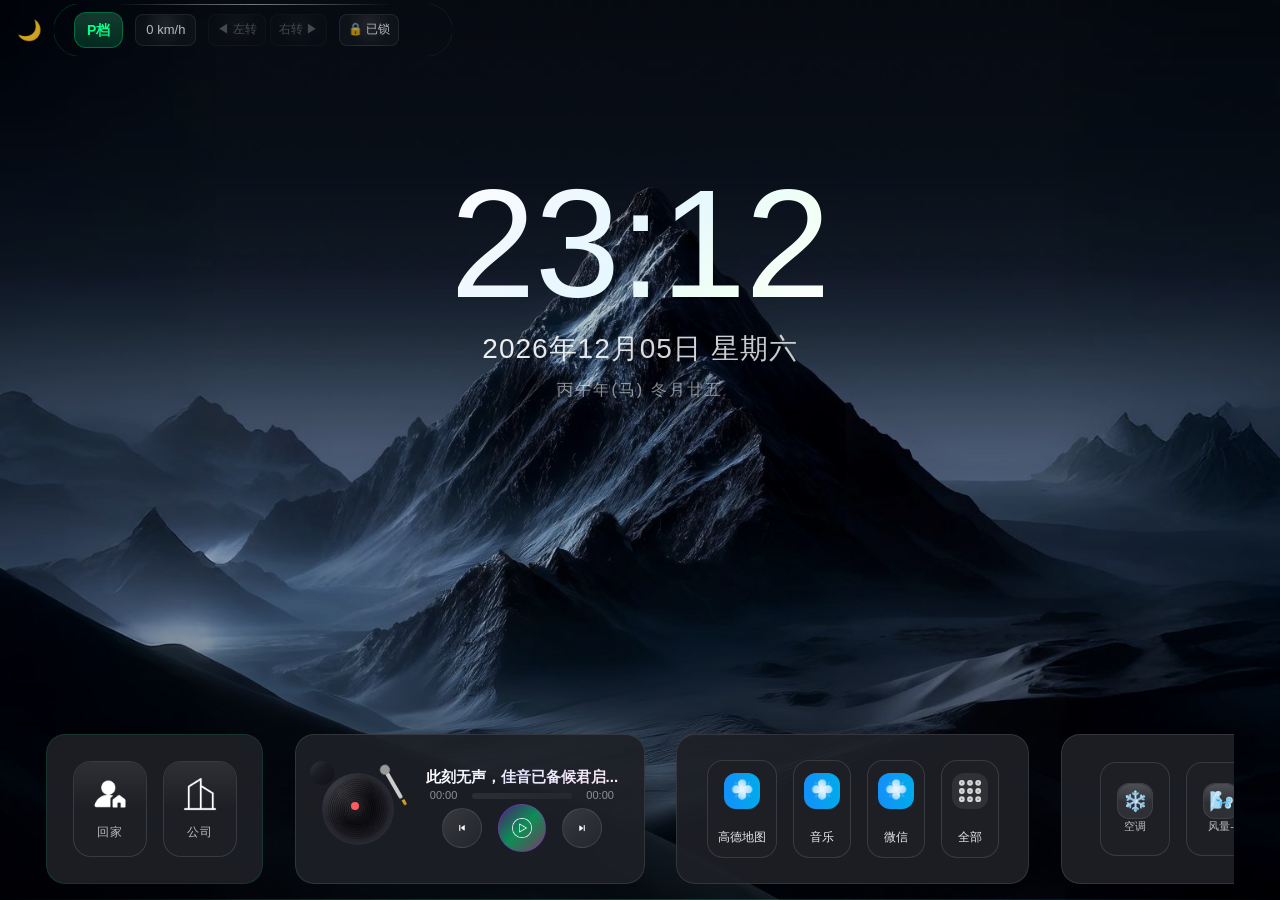
==== commit a8ae3520: "feat: 完善状态栏图标布局和面板打开功能 - 统一样式：状态栏图标(wifi/蓝牙/定位/5G)基础样式、hover、connected、::after伪元素统一到widgets.css第320行" ====
--- a/app/src/main/assets/index.html
+++ b/app/src/main/assets/index.html
@@ -41,6 +41,13 @@
     <script src="js/storage.js"></script>
     <script src="js/bridge.js"></script>
 
+    <!-- 核心框架层 -->
+    <script src="js/bootstrap.js"></script>
+    <script src="js/panel-controller.js"></script>
+    <script src="js/settings-sync.js"></script>
+    <script src="js/ui-initializer.js"></script>
+    <script src="js/app-list-manager.js"></script>
+
     <!-- 核心功能层 -->
     <script src="js/theme.js"></script>
     <script src="js/widgets.js"></script>
@@ -51,13 +58,10 @@
     <script src="js/app.js"></script>
     <script src="js/toast.js"></script>
     <script src="js/datetime.js"></script>
-    <script src="js/wallpaper.js"></script>
     <script src="js/wallpaper-manager.js"></script>
-    <script src="js/wallpaper-swipe-bootstrap.js"></script>
     <script src="js/weather.js"></script>
     <script src="js/map.js"></script>
     <script src="js/async-callback-manager.js"></script>
-    <script src="js/voice-test-manager.js"></script>
     <script src="js/system-music-manager.js"></script>
     <script src="js/car-state-manager.js"></script>
     <script src="js/gear-bridge.js"></script>
@@ -76,8 +80,9 @@
     <div class="main-container">
         <!-- 顶部状态栏 -->
         <header class="top-status-bar">
-            <!-- 左侧区域：车辆状态 -->
+            <!-- 左侧区域：主题切换 + 车辆状态 -->
             <div class="top-left-section">
+                <div class="theme-toggle-icon" id="themeToggleIcon" title="切换主题">🌙</div>
                 <div class="car-status-indicators">
                     <!-- 档位显示 -->
                     <span class="status-indicator gear-indicator" id="gearIndicator">P档</span>
@@ -113,7 +118,8 @@
                     style="background-image: url('images/wifi.png');"></div>
                 <div class="bluetooth-status-icon" id="bluetoothIcon"
                     style="background-image: url('images/lanya.png');"></div>
-
+                <div class="location-status-icon" id="locationIcon"
+                    style="background-image: url('data:image/svg+xml;utf8,<svg xmlns=&quot;http://www.w3.org/2000/svg&quot; viewBox=&quot;0 0 24 24&quot; fill=&quot;white&quot;><path d=&quot;M12 2C8.13 2 5 5.13 5 9c0 5.25 7 13 7 13s7-7.75 7-13c0-3.87-3.13-7-7-7zm0 9.5c-1.38 0-2.5-1.12-2.5-2.5s1.12-2.5 2.5-2.5 2.5 1.12 2.5 2.5-1.12 2.5-2.5 2.5z&quot;/></svg>');"></div>
             </div>
         </header>
 
@@ -258,13 +264,7 @@
                             <h3>壁纸类型</h3>
                             <div class="wallpaper-type-list">
                                 <label class="wallpaper-type-item">
-                                    <input type="radio" name="wallpaperType" value="0" checked>
-                                    <span class="type-icon">🏠</span>
-                                    <span class="type-name">默认壁纸</span>
-                                    <span class="type-desc">内置默认背景图片</span>
-                                </label>
-                                <label class="wallpaper-type-item">
-                                    <input type="radio" name="wallpaperType" value="1">
+                                    <input type="radio" name="wallpaperType" value="1" checked>
                                     <span class="type-icon">🌄</span>
                                     <span class="type-name">必应壁纸</span>
                                     <span class="type-desc">每日自动更新精美壁纸</span>
@@ -272,52 +272,32 @@
                                 <label class="wallpaper-type-item">
                                     <input type="radio" name="wallpaperType" value="2">
                                     <span class="type-icon">🖼️</span>
-                                    <span class="type-name">本地图片</span>
-                                    <span class="type-desc">选择单张图片作为壁纸</span>
+                                    <span class="type-name">本地壁纸</span>
+                                    <span class="type-desc">选择图片作为壁纸</span>
                                 </label>
                                 <label class="wallpaper-type-item">
                                     <input type="radio" name="wallpaperType" value="3">
                                     <span class="type-icon">🎬</span>
-                                    <span class="type-name">本地视频</span>
+                                    <span class="type-name">视频壁纸</span>
                                     <span class="type-desc">选择视频作为动态壁纸</span>
                                 </label>
                                 <label class="wallpaper-type-item">
-                                    <input type="radio" name="wallpaperType" value="4">
-                                    <span class="type-icon">📁</span>
-                                    <span class="type-name">本地文件夹</span>
-                                    <span class="type-desc">文件夹内图片/视频自动轮播</span>
-                                </label>
-                                <label class="wallpaper-type-item">
                                     <input type="radio" name="wallpaperType" value="5">
-                                    <span class="type-icon">🌐</span>
-                                    <span class="type-name">iframe壁纸</span>
-                                    <span class="type-desc">3D动态壁纸</span>
+                                    <span class="type-icon">🚗</span>
+                                    <span class="type-name">3D车模</span>
+                                    <span class="type-desc">3D动态车模壁纸</span>
                                 </label>
                             </div>
                         </div>
 
                         <div class="setting-section" id="wallpaperPathSection" style="display:none;">
-                            <h3>壁纸路径</h3>
+                            <h3>选择文件</h3>
                             <div class="setting-item">
                                 <input type="text" class="setting-input" id="wallpaperPathInput"
-                                    placeholder="请输入文件或文件夹路径">
+                                    placeholder="请选择文件路径">
                             </div>
                             <div class="setting-item">
                                 <button class="setting-btn" id="pickWallpaperFileBtn">选择文件</button>
-                                <button class="setting-btn" id="pickWallpaperFolderBtn">选择文件夹</button>
-                            </div>
-                        </div>
-
-                        <div class="setting-section">
-                            <h3>轮播设置</h3>
-                            <div class="setting-item">
-                                <label>启用轮播</label>
-                                <input type="checkbox" class="setting-checkbox" id="wallpaperCarouselV2Checkbox">
-                            </div>
-                            <div class="setting-item">
-                                <label>轮播间隔（秒）</label>
-                                <input type="number" class="setting-input setting-input-short" id="wallpaperIntervalV2Input"
-                                    value="15" min="5" max="3600">
                             </div>
                         </div>
 
@@ -333,7 +313,7 @@
                             </div>
                         </div>
 
-                        <div class="setting-section" id="bingWallpaperSection" style="display:none;">
+                        <div class="setting-section" id="bingWallpaperSection">
                             <h3>必应壁纸</h3>
                             <div class="setting-item">
                                 <button class="setting-btn" id="refreshBingWallpaperBtn">立即刷新壁纸</button>
@@ -391,28 +371,6 @@
                         <div class="setting-item">
                             <label>授权管理</label>
                             <button class="setting-button" id="adbAuthorizationBtn">申请ADB</button>
-                        </div>
-
-                        <!-- 语音指令测试（开发者工具） -->
-                        <div class="setting-item voice-test-section">
-                            <label>语音指令测试</label>
-                            <div class="voice-test-container">
-                                <input type="text" class="voice-test-input" id="voiceCommandInput"
-                                    placeholder="输入语音指令，如：打开空调、温度调到24度">
-                                <button class="setting-button voice-test-btn" id="voiceTestBtn">发送测试</button>
-                            </div>
-                            <div class="voice-test-result" id="voiceTestResult"></div>
-                            <div class="voice-test-tips">
-                                <p>💡 常用测试指令：</p>
-                                <div class="voice-quick-commands">
-                                    <span class="quick-cmd" data-cmd="打开空调">打开空调</span>
-                                    <span class="quick-cmd" data-cmd="关闭空调">关闭空调</span>
-                                    <span class="quick-cmd" data-cmd="温度调到24度">温度24度</span>
-                                    <span class="quick-cmd" data-cmd="打开除霜">打开除霜</span>
-                                    <span class="quick-cmd" data-cmd="打开近光灯">打开近光灯</span>
-                                    <span class="quick-cmd" data-cmd="切换到舒适模式">舒适模式</span>
-                                </div>
-                            </div>
                         </div>
                     </section>
 
@@ -439,6 +397,23 @@
                                     <span class="type-icon">✨</span>
                                     <span class="type-name">全特效</span>
                                     <span class="type-desc">全部动画特效，最佳视觉体验</span>
+                                </label>
+                            </div>
+                        </div>
+                        <div class="setting-section">
+                            <h3>主题模式</h3>
+                            <div class="wallpaper-type-list">
+                                <label class="wallpaper-type-item">
+                                    <input type="radio" name="themeMode" value="dark" checked>
+                                    <span class="type-icon">🌙</span>
+                                    <span class="type-name">深色模式</span>
+                                    <span class="type-desc">适合夜间驾驶，降低眩光</span>
+                                </label>
+                                <label class="wallpaper-type-item">
+                                    <input type="radio" name="themeMode" value="light">
+                                    <span class="type-icon">☀️</span>
+                                    <span class="type-name">白天模式</span>
+                                    <span class="type-desc">适合白天使用，清晰明亮</span>
                                 </label>
                             </div>
                         </div>
--- a/app/src/main/assets/css/theme.css
+++ b/app/src/main/assets/css/theme.css
@@ -348,3 +348,160 @@
 .glass-xl { backdrop-filter: var(--backdrop-glass-xl); -webkit-backdrop-filter: var(--backdrop-glass-xl); }
 .glass-ultra { backdrop-filter: var(--backdrop-glass-ultra); -webkit-backdrop-filter: var(--backdrop-glass-ultra); }
 
+/* ============================================
+   白天模式主题
+   通过 body.theme-light 激活
+   ============================================ */
+body.theme-light {
+    --text-primary: rgba(30, 30, 35, 0.95);
+    --text-secondary: rgba(30, 30, 35, 0.7);
+    --text-tertiary: rgba(30, 30, 35, 0.5);
+    --text-disabled: rgba(30, 30, 35, 0.3);
+
+    --bg-dark: rgba(255, 255, 255, 0.85);
+    --bg-medium: rgba(255, 255, 255, 0.6);
+    --bg-light: rgba(255, 255, 255, 0.4);
+    --bg-card: rgba(240, 240, 245, 0.7);
+    --bg-overlay: rgba(255, 255, 255, 0.6);
+
+    --surface-color: rgba(0, 0, 0, 0.05);
+    --surface-hover: rgba(0, 0, 0, 0.08);
+    --surface-active: rgba(0, 0, 0, 0.12);
+    --surface-disabled: rgba(0, 0, 0, 0.03);
+
+    --border-color: rgba(0, 0, 0, 0.1);
+    --border-light: rgba(0, 0, 0, 0.05);
+
+    --color-text-primary: rgba(30, 30, 35, 0.95);
+    --color-text-secondary: rgba(30, 30, 35, 0.7);
+    --color-text-tertiary: rgba(30, 30, 35, 0.5);
+    --color-text-disabled: rgba(30, 30, 35, 0.3);
+    --color-text-placeholder: rgba(30, 30, 35, 0.35);
+
+    --color-bg-page: #f0f0f5;
+    --color-bg-card: rgba(240, 240, 245, 0.7);
+    --color-bg-surface: rgba(0, 0, 0, 0.04);
+    --color-bg-surface-hover: rgba(0, 0, 0, 0.08);
+    --color-bg-surface-active: rgba(0, 0, 0, 0.12);
+    --color-bg-overlay: rgba(255, 255, 255, 0.7);
+    --color-bg-backdrop: rgba(240, 240, 245, 0.85);
+
+    --color-border: rgba(0, 0, 0, 0.1);
+    --color-border-light: rgba(0, 0, 0, 0.05);
+    --color-border-strong: rgba(0, 0, 0, 0.15);
+}
+
+/* ========== 日间模式 - 组件样式覆盖 ========== */
+
+/* 状态栏 */
+body.theme-light .top-status-bar {
+    background: rgba(255, 255, 255, 0.7);
+    backdrop-filter: blur(20px) saturate(180%);
+    -webkit-backdrop-filter: blur(20px) saturate(180%);
+}
+body.theme-light .status-indicator,
+body.theme-light .gear-indicator,
+body.theme-light .speed-indicator,
+body.theme-light .turn-indicator,
+body.theme-light .lock-indicator,
+body.theme-light .dw-status {
+    color: rgba(30, 30, 35, 0.85);
+}
+body.theme-light .network-status-icon,
+body.theme-light .bluetooth-status-icon,
+body.theme-light .location-status-icon {
+    filter: brightness(0.3) contrast(1.2) drop-shadow(0 1px 3px rgba(0, 0, 0, 0.2));
+}
+
+/* 时钟、日期 */
+body.theme-light .time-text,
+body.theme-light .date-text,
+body.theme-light .lunar-calendar-text {
+    color: rgba(30, 30, 35, 0.95);
+    text-shadow: 0 2px 10px rgba(255, 255, 255, 0.5);
+}
+body.theme-light .layout-left:hover .time-text#timeDisplay {
+    filter: drop-shadow(0 0 60px rgba(var(--primary-color-rgb), 0.3));
+}
+
+/* 快捷应用 */
+body.theme-light .quick-apps-widget {
+    background: rgba(255, 255, 255, 0.5);
+    border-color: rgba(0, 0, 0, 0.08);
+}
+body.theme-light .quick-app-item {
+    background: rgba(0, 0, 0, 0.04);
+    border-color: rgba(0, 0, 0, 0.08);
+}
+body.theme-light .quick-app-item > :last-child {
+    color: rgba(30, 30, 35, 0.9);
+}
+
+/* 快捷开关 */
+body.theme-light .quick-switches-widget {
+    background: rgba(255, 255, 255, 0.5);
+    border-color: rgba(0, 0, 0, 0.08);
+}
+body.theme-light .qsp-item {
+    background: rgba(0, 0, 0, 0.04);
+    border-color: rgba(0, 0, 0, 0.08);
+}
+body.theme-light .qsp-item > :last-child {
+    color: rgba(30, 30, 35, 0.9);
+}
+
+/* 音乐组件 */
+body.theme-light .music-widget {
+    background: rgba(255, 255, 255, 0.5);
+    border-color: rgba(0, 0, 0, 0.08);
+}
+body.theme-light .music-title,
+body.theme-light .music-artist {
+    color: rgba(30, 30, 35, 0.9);
+}
+body.theme-light .music-control-btn {
+    filter: brightness(0.3);
+}
+
+/* 地图组件 */
+body.theme-light .map-widget {
+    background: rgba(255, 255, 255, 0.5);
+    border-color: rgba(0, 0, 0, 0.08);
+}
+body.theme-light .nav-button {
+    color: rgba(30, 30, 35, 0.9);
+    border-color: rgba(0, 0, 0, 0.1);
+    background: rgba(0, 0, 0, 0.04);
+}
+
+/* 天气组件 */
+body.theme-light .weather-widget {
+    background: rgba(255, 255, 255, 0.5);
+    border-color: rgba(0, 0, 0, 0.08);
+}
+body.theme-light .weather-temp,
+body.theme-light .weather-desc,
+body.theme-light .weather-city {
+    color: rgba(30, 30, 35, 0.9);
+}
+
+/* 胎压/车控组件 */
+body.theme-light .car-widget {
+    background: rgba(255, 255, 255, 0.5);
+    border-color: rgba(0, 0, 0, 0.08);
+}
+body.theme-light .car-status-label,
+body.theme-light .tire-pressure-value {
+    color: rgba(30, 30, 35, 0.9);
+}
+
+/* 主题切换图标 */
+body.theme-light .theme-toggle-icon {
+    filter: brightness(0.3);
+}
+
+/* 背景遮罩 */
+body.theme-light .background-container::after {
+    background: rgba(255, 255, 255, 0.3);
+}
+
--- a/app/src/main/assets/css/base.css
+++ b/app/src/main/assets/css/base.css
@@ -449,34 +449,38 @@
 
 /* ========== 键盘焦点可见性 ========== */
 *:focus-visible {
-    outline: 3px solid var(--primary-color);
-    outline-offset: 2px;
-    border-radius: var(--radius-md);
+    outline: none;
+    box-shadow: none;
 }
 
 button:focus-visible,
 .nav-button:focus-visible,
 .quick-app-item:focus-visible,
 .qsp-item:focus-visible {
-    outline: 3px solid var(--primary-color);
-    outline-offset: 2px;
-    box-shadow: 0 0 0 4px rgba(var(--primary-color-rgb), 0.15);
+    outline: none;
+    box-shadow: none;
 }
 
 input:focus-visible,
 .setting-input:focus-visible {
-    outline: 3px solid var(--primary-color);
-    outline-offset: 2px;
-    border-color: var(--primary-color);
-}
-
-/* 移除默认焦点轮廓但保留键盘焦点 */
+    outline: none;
+    box-shadow: none;
+    border-color: transparent;
+}
+
 *:focus:not(:focus-visible) {
     outline: none;
     box-shadow: none;
 }
 
-/* 触屏设备：完全禁用焦点样式（防止触摸后焦点残留） */
+*:focus,
+*:focus-visible {
+    outline: none !important;
+    box-shadow: none !important;
+    border-color: transparent !important;
+}
+
+/* 触屏设备：禁用hover状态的transform和box-shadow（防止触摸后状态残留） */
 @media (hover: none) and (pointer: coarse) {
     *:focus,
     *:focus-visible {
@@ -484,19 +488,20 @@
         box-shadow: none !important;
         transform: none !important;
     }
-}
-
-/* 触摸粘滞修复：临时类强制重置所有元素的 :active 状态 */
-body.touch-reset * {
-    pointer-events: none !important;
-}
-
-body.touch-reset *:active {
-    transform: none !important;
-    background: inherit !important;
-    box-shadow: inherit !important;
-    opacity: 1 !important;
-    filter: none !important;
+    
+    *:hover,
+    *:hover::before,
+    *:hover::after {
+        transform: none !important;
+        box-shadow: none !important;
+    }
+    
+    *:active,
+    *:active::before,
+    *:active::after {
+        transform: none !important;
+        box-shadow: none !important;
+    }
 }
 
 /* ========== 屏幕阅读器支持 ========== */
@@ -601,6 +606,21 @@
     display: none !important;
 }
 
+/* 无特效模式：禁用active状态的transform和复杂样式变化，避免闪烁 */
+.effect-none .widget:active,
+.effect-none .quick-app-item:active,
+.effect-none .qsp-item:active,
+.effect-none .nav-button:active,
+.effect-none .control-buttons button:active,
+.effect-none .dock-btn:active,
+.effect-none .setting-item:active,
+.effect-none .app-item:active {
+    transform: none !important;
+    box-shadow: none !important;
+    filter: none !important;
+    opacity: 0.8 !important;
+}
+
 /* ----- 最低特效模式：保留基础过渡，禁用3D变换、毛玻璃、复杂动画 ----- */
 .effect-low *,
 .effect-low *::before,
--- a/app/src/main/assets/css/animations.css
+++ b/app/src/main/assets/css/animations.css
@@ -2169,7 +2169,8 @@
 }
 
 body.effect-low .network-status-icon.connected,
-body.effect-low .bluetooth-status-icon.connected {
+body.effect-low .bluetooth-status-icon.connected,
+body.effect-low .location-status-icon.connected {
     animation: none;
 }
 
--- a/app/src/main/assets/css/components.css
+++ b/app/src/main/assets/css/components.css
@@ -729,21 +729,11 @@
 }
 
 .modal-content {
-    background: linear-gradient(
-        180deg,
-        rgba(35, 35, 45, 0.98) 0%,
-        rgba(20, 20, 30, 0.98) 50%,
-        rgba(15, 15, 25, 0.98) 100%
-    );
-    backdrop-filter: blur(40px) saturate(200%);
-    -webkit-backdrop-filter: blur(40px) saturate(200%);
+    background: rgba(30, 32, 38, 0.85);
     border: 1px solid rgba(255, 255, 255, 0.12);
     border-radius: 24px;
     box-shadow: 0 50px 100px -20px rgba(0, 0, 0, 0.6),
-        0 30px 60px -30px rgba(0, 0, 0, 0.5),
-        0 0 80px rgba(0, 0, 0, 0.3),
-        0 0 0 1px rgba(255, 255, 255, 0.05) inset,
-        0 1px 0 rgba(255, 255, 255, 0.12) inset;
+        0 30px 60px -30px rgba(0, 0, 0, 0.5);
     color: var(--text-primary);
     overflow: hidden;
     width: 95%;
@@ -757,7 +747,6 @@
     opacity: 0;
     transition: transform 0.5s cubic-bezier(0.34, 1.56, 0.64, 1),
         opacity 0.35s cubic-bezier(0.4, 0, 0.2, 1);
-    transform-style: preserve-3d;
     position: relative;
 }
 
@@ -12235,28 +12224,26 @@
 /* ============================================
    毛玻璃效果、渐变边框、发光效果、3D透视、动效过渡
    ============================================ */
-/* ========== 应用列表弹窗整体容器 - 终极玻璃拟态 ========== */
+/* ========== 应用列表弹窗整体容器 - 全屏 ========== */
 .apps-modal-content {
-    background: linear-gradient(
-        135deg,
-        rgba(15, 15, 20, 0.85) 0%,
-        rgba(25, 25, 35, 0.75) 50%,
-        rgba(20, 20, 30, 0.8) 100%
-    );
-    backdrop-filter: blur(50px) saturate(200%) contrast(1.1);
-    -webkit-backdrop-filter: blur(50px) saturate(200%) contrast(1.1);
-    border: 1px solid rgba(255, 255, 255, 0.12);
-    border-radius: 24px;
-    box-shadow: 0 25px 80px rgba(0, 0, 0, 0.6),
-        0 0 0 1px rgba(255, 255, 255, 0.05),
-        0 0 60px rgba(var(--primary-color-rgb), 0.1),
-        inset 0 1px 0 rgba(255, 255, 255, 0.1);
+    background: rgba(30, 32, 38, 0.6);
+    border: none;
+    border-radius: 0;
+    box-shadow: none;
     position: relative;
     overflow: hidden;
-    transform-style: preserve-3d;
-    perspective: 1000px;
-    transform: perspective(1000px) rotateX(0deg);
-    transition: all 0.5s cubic-bezier(0.34, 1.56, 0.64, 1);
+    width: 100%;
+    height: 100%;
+    max-width: 100%;
+    max-height: 100%;
+    min-width: 100%;
+    min-height: 100%;
+    margin: 0;
+    padding: 0;
+    transform: none;
+    transition: opacity 0.3s ease;
+    backdrop-filter: blur(20px) saturate(180%);
+    -webkit-backdrop-filter: blur(20px) saturate(180%);
 }
 /* 应用列表弹窗渐变发光边框 */
 
@@ -13389,45 +13376,47 @@
         0 0 24px rgba(var(--primary-color-rgb), 0.3),
         inset 0 1px 0 rgba(255, 255, 255, 0.5);
 }
-/* ========== 1. 设置面板毛玻璃效果增强 ========== */
-#settingsModal .modal-content {
-    background: linear-gradient(
-        145deg,
-        rgba(18, 18, 25, 0.9) 0%,
-        rgba(28, 28, 38, 0.8) 50%,
-        rgba(22, 22, 32, 0.85) 100%
-    );
-    backdrop-filter: blur(50px) saturate(180%);
-    -webkit-backdrop-filter: blur(50px) saturate(180%);
-    border: 1px solid rgba(255, 255, 255, 0.12);
-    box-shadow: 0 30px 80px rgba(0, 0, 0, 0.5),
-        0 0 0 1px rgba(255, 255, 255, 0.05),
-        0 0 50px rgba(var(--primary-color-rgb), 0.08),
-        inset 0 1px 0 rgba(255, 255, 255, 0.08);
-}
-/* 设置面板边框渐变光效 */
-
-#settingsModal .modal-content::before {
-    content: '';
-    position: absolute;
-    inset: -2px;
-    border-radius: 24px;
-    padding: 1px;
-    background: linear-gradient(
-        135deg,
-        rgba(var(--primary-color-rgb), 0.4) 0%,
-        rgba(0, 204, 255, 0.3) 33%,
-        rgba(var(--secondary-color-rgb), 0.35) 66%,
-        rgba(var(--primary-color-rgb), 0.4) 100%
-    );
-    -webkit-mask: linear-gradient(#fff 0 0) content-box, linear-gradient(#fff 0 0);
-    -webkit-mask-composite: xor;
-    mask-composite: exclude;
-    pointer-events: none;
-    animation: settingsModalGlow 10s ease-in-out infinite;
-    background-size: 300% 300%;
-    z-index: -1;
-    opacity: 0.5;
+/* ========== 1. 设置面板全屏背景 ========== */
+#settingsModal,
+#settingsModal.modal.active {
+    align-items: stretch;
+    justify-content: stretch;
+    background: rgba(0, 0, 0, 0.7);
+    backdrop-filter: blur(10px);
+    -webkit-backdrop-filter: blur(10px);
+    padding: 0;
+}
+
+#settingsModal .modal-content,
+#settingsModal.modal.active .modal-content {
+    background: rgba(30, 32, 38, 0.6);
+    border: none;
+    border-radius: 0;
+    box-shadow: none;
+    width: 100%;
+    height: 100%;
+    max-width: 100%;
+    max-height: 100%;
+    min-width: 100%;
+    min-height: 100%;
+    margin: 0;
+    padding: 0;
+    transform: none;
+    opacity: 1;
+    backdrop-filter: blur(20px) saturate(180%);
+    -webkit-backdrop-filter: blur(20px) saturate(180%);
+}
+
+#settingsModal .modal-content::before,
+#settingsModal .modal-content::after,
+#settingsModal.modal.active .modal-content::before,
+#settingsModal.modal.active .modal-content::after {
+    display: none;
+}
+
+#settingsModal .modal-body {
+    max-height: none;
+    padding: 24px 28px 40px;
 }
 
 @keyframes settingsModalBorderGlow {
@@ -13696,6 +13685,16 @@
    TAB导航、设置项卡片、阴影层次、动效过渡
    ============================================ */
 /* ========== 设置面板整体增强 ========== */
+/* 白天模式 - 面板背景适配 */
+body.theme-light #settingsModal .modal-content,
+body.theme-light .apps-modal-content {
+    background: rgba(240, 240, 245, 0.6);
+}
+
+body.theme-light #settingsModal {
+    background: rgba(255, 255, 255, 0.7);
+}
+
 /* 设置面板渐变边框 */
 
 @keyframes settingsModalGlow {
--- a/app/src/main/assets/css/widgets.css
+++ b/app/src/main/assets/css/widgets.css
@@ -47,24 +47,27 @@
     color: #aaa;
 }
 /* ============================================
-   功能控制面板 (Quick Switch Panel)
+   功能控制面板 (Quick Switch Panel) - 全屏
    ============================================ */
 .quick-switch-panel {
     position: fixed;
-    top: 50px;
-    right: 20px;
-    width: 380px;
-    max-height: 80vh;
-    background: rgba(0, 0, 0, 0.92);
-    border-radius: 16px;
-    padding: 20px;
+    top: 0;
+    left: 0;
+    right: 0;
+    bottom: 0;
+    width: 100%;
+    height: 100%;
+    max-height: 100%;
+    background: rgba(0, 0, 0, 0.6);
+    backdrop-filter: blur(20px) saturate(180%);
+    -webkit-backdrop-filter: blur(20px) saturate(180%);
+    border-radius: 0;
+    padding: 40px;
     z-index: 9999;
     overflow-y: auto;
-    backdrop-filter: blur(20px) saturate(180%);
-    -webkit-backdrop-filter: blur(20px) saturate(180%);
-    border: 1px solid rgba(255, 255, 255, 0.12);
-    box-shadow: 0 20px 60px rgba(0, 0, 0, 0.5),
-        0 0 0 1px rgba(255, 255, 255, 0.05) inset;
+    overflow-x: hidden;
+    border: none;
+    box-shadow: none;
 }
 
 .qsp-title {
@@ -99,37 +102,27 @@
 .qsp-item {
     display: block;
     text-align: center;
-    background: linear-gradient(135deg,
-            rgba(255, 255, 255, 0.1) 0%,
-            rgba(255, 255, 255, 0.04) 50%,
-            rgba(0, 0, 0, 0.1) 100%),
-        var(--surface-color);
-    border-radius: 14px;
     padding: 12px 10px;
-    transition: transform 0.25s cubic-bezier(0.34, 1.56, 0.64, 1),
-                box-shadow 0.25s ease,
-                border-color 0.25s ease,
-                background 0.25s ease;
-    border: 1px solid rgba(255, 255, 255, 0.1);
+    transition: transform 0.25s cubic-bezier(0.34, 1.56, 0.64, 1);
     min-width: 68px;
     min-height: 72px;
     margin: 0;
     cursor: pointer;
     position: relative;
     overflow: visible;
-    transform-style: flat;
-    box-shadow: 0 4px 16px rgba(0, 0, 0, 0.3);
     touch-action: manipulation;
     -webkit-tap-highlight-color: transparent;
     outline: none;
     user-select: none;
     -webkit-user-select: none;
+    background: rgba(30, 32, 38, 0.65);
+    border-radius: 16px;
+    border: 1px solid rgba(255, 255, 255, 0.12);
+    box-shadow: 0 6px 20px rgba(0, 0, 0, 0.3);
 }
 
 .qsp-item.qsp-active {
-    background: rgba(76, 175, 80, 0.2);
-    border-color: rgba(76, 175, 80, 0.4);
-    animation: switchActiveBounce 0.5s cubic-bezier(0.34, 1.56, 0.64, 1);
+    transform: scale(1.05);
 }
 
 .qsp-item > :last-child {
@@ -324,10 +317,12 @@
     font-size: var(--font-size-sm);
     color: var(--info-color);
 }
-/* 网络和蓝牙图标 */
+/* ========== 状态栏图标统一定义（WiFi/蓝牙/定位/5G） ========== */
+/* 所有状态栏右侧图标的基础样式、hover、connected、::after 伪元素均在此统一定义 */
 
 .network-status-icon,
 .bluetooth-status-icon,
+.location-status-icon,
 .network-5g-icon {
     width: 26px;
     height: 26px;
@@ -336,28 +331,91 @@
     background-position: center;
     opacity: 0.85;
     filter: brightness(1.15) contrast(1.1) drop-shadow(0 1px 3px rgba(0, 0, 0, 0.4));
-    transition: all 0.3s var(--easing-elastic);
+    transition: opacity 0.3s ease;
     position: relative;
 }
 
 .network-status-icon:first-child,
 .bluetooth-status-icon:first-child,
+.location-status-icon:first-child,
 .network-5g-icon:first-child {
     margin-left: 0;
 }
 
 .network-status-icon:hover,
-.bluetooth-status-icon:hover {
+.bluetooth-status-icon:hover,
+.location-status-icon:hover,
+.network-5g-icon:hover {
+    opacity: 1;
+    filter: brightness(1.3) contrast(1.15) drop-shadow(0 2px 6px rgba(0, 0, 0, 0.5));
+}
+
+.network-status-icon.connected,
+.bluetooth-status-icon.connected,
+.location-status-icon.connected,
+.network-5g-icon.connected {
+    opacity: 0.95;
+    animation: none;
+    filter: brightness(1.2) contrast(1.15) drop-shadow(0 0 10px rgba(var(--primary-color-rgb), 0.4));
+}
+
+/* 图标发光伪元素（hover 时显示） */
+.network-status-icon::after,
+.bluetooth-status-icon::after,
+.location-status-icon::after,
+.network-5g-icon::after {
+    content: '';
+    position: absolute;
+    top: 50%;
+    left: 50%;
+    transform: translate(-50%, -50%);
+    width: 150%;
+    height: 150%;
+    border-radius: 50%;
+    background: radial-gradient(circle,
+        rgba(var(--primary-color-rgb), 0.3) 0%,
+        transparent 70%);
+    opacity: 0;
+    transition: opacity var(--transition-fast);
+    pointer-events: none;
+}
+
+.network-status-icon:hover::after,
+.bluetooth-status-icon:hover::after,
+.location-status-icon:hover::after,
+.network-5g-icon:hover::after {
+    opacity: 1;
+    animation: iconGlowPulse 2s ease-in-out infinite;
+}
+
+.theme-toggle-icon {
+    width: 26px;
+    height: 26px;
+    display: flex;
+    align-items: center;
+    justify-content: center;
+    font-size: 20px;
+    opacity: 0.85;
+    filter: brightness(1.15) contrast(1.1) drop-shadow(0 1px 3px rgba(0, 0, 0, 0.4));
+    transition: all 0.3s var(--easing-elastic);
+    cursor: pointer;
+    margin-right: 12px;
+    flex-shrink: 0;
+    user-select: none;
+}
+
+.theme-toggle-icon:hover {
     opacity: 1;
     transform: scale(1.15);
     filter: brightness(1.3) contrast(1.15) drop-shadow(0 2px 6px rgba(0, 0, 0, 0.5));
 }
 
-.network-status-icon.connected,
-.bluetooth-status-icon.connected {
-    opacity: 0.95;
-    animation: none;
-    filter: brightness(1.2) contrast(1.15) drop-shadow(0 0 10px rgba(var(--primary-color-rgb), 0.4));
+body.theme-light .theme-toggle-icon {
+    filter: brightness(0.9) contrast(1.1) drop-shadow(0 1px 3px rgba(0, 0, 0, 0.2));
+}
+
+body.theme-light .theme-toggle-icon:hover {
+    filter: brightness(1.1) contrast(1.15) drop-shadow(0 2px 6px rgba(0, 0, 0, 0.3));
 }
 /* ========== 时间日期显示 - 【优化点1】终极视觉美化 ========== */
 .layout-left {
@@ -438,7 +496,6 @@
 /* 悬停增强效果 */
 
 .layout-left:hover .time-text#timeDisplay {
-    transform: scale(1.03) translateZ(20px) rotateX(2deg);
     text-shadow: 0 0 100px rgba(255, 255, 255, 0.2),
         0 12px 50px rgba(0, 0, 0, 0.55),
         0 6px 30px rgba(0, 0, 0, 0.4);
@@ -546,80 +603,25 @@
     box-sizing: border-box;
     border-radius: var(--radius-lg);
     vertical-align: top;
-    -webkit-backface-visibility: hidden;
-    backface-visibility: hidden;
-    -webkit-transform: translateZ(0);
-    transform: translateZ(0);
-    background: rgba(30, 32, 38, 0.55);
-    -webkit-backdrop-filter: blur(12px);
-    backdrop-filter: blur(12px);
-    -webkit-mask: linear-gradient(#fff 0 0);
+    background: rgba(30, 32, 38, 0.5);
     color: var(--text-primary);
     border: 1px solid rgba(255, 255, 255, 0.1);
     box-shadow: 0 8px 24px rgba(0, 0, 0, 0.35);
+    backdrop-filter: blur(20px) saturate(180%);
+    -webkit-backdrop-filter: blur(20px) saturate(180%);
     transition: transform 0.35s cubic-bezier(0.34, 1.56, 0.64, 1),
         box-shadow 0.35s ease,
         border-color 0.35s ease,
         background 0.35s ease;
     position: relative;
     overflow: hidden;
-    transform-style: flat;
     white-space: normal;
 }
-/* Widget卡片渐变发光边框 */
-
-.widget::before {
-    content: '';
-    position: absolute;
-    inset: -1.5px;
-    border-radius: 20px;
-    padding: 1.5px;
-    background: linear-gradient(
-        135deg,
-        rgba(var(--primary-color-rgb), 0.25) 0%,
-        rgba(var(--secondary-color-rgb), 0.15) 25%,
-        rgba(255, 255, 255, 0.08) 50%,
-        rgba(var(--primary-color-rgb), 0.1) 75%,
-        rgba(var(--secondary-color-rgb), 0.2) 100%
-    );
-    -webkit-mask: linear-gradient(#fff 0 0) content-box, linear-gradient(#fff 0 0);
-    -webkit-mask-composite: xor;
-    mask-composite: exclude;
-    pointer-events: none;
-    opacity: 0.4;
-    transition: all 0.5s cubic-bezier(0.34, 1.56, 0.64, 1);
-}
-/* 增强版渐变光泽扫过效果 */
-
+/* Widget卡片 - 移除不必要的伪元素以提升性能 */
+
+.widget::before,
 .widget::after {
-    content: '';
-    position: absolute;
-    top: 0;
-    left: -100%;
-    width: 70%;
-    height: 100%;
-    background: linear-gradient(90deg,
-        transparent 0%,
-        rgba(255, 255, 255, 0.06) 25%,
-        rgba(255, 255, 255, 0.12) 50%,
-        rgba(255, 255, 255, 0.06) 75%,
-        transparent 100%);
-    pointer-events: none;
-    opacity: 0;
-    transition: opacity 0.4s ease;
-    z-index: 1;
-}
-
-.widget:hover::after {
-    opacity: 1;
-    animation: widgetShimmer 2.5s ease-in-out infinite;
-}
-
-@keyframes widgetShimmer {
-
-    0% { left: -100%; }
-    100% { left: 150%; }
-
+    display: none;
 }
 
 .widget:hover::before {
@@ -683,70 +685,49 @@
     display: flex;
     flex-direction: column;
     align-items: center;
-    background: rgba(255, 255, 255, 0.06);
+    background: rgba(30, 32, 38, 0.65);
     border-radius: 16px;
     padding: 14px 12px;
     transition: all 0.4s cubic-bezier(0.34, 1.56, 0.64, 1);
-    border: 1px solid rgba(255, 255, 255, 0.08);
+    border: 1px solid rgba(255, 255, 255, 0.12);
     min-width: 64px;
     margin: 0;
     cursor: pointer;
     position: relative;
     overflow: hidden;
-    transform-style: flat;
     box-shadow: 0 6px 20px rgba(0, 0, 0, 0.3);
 }
-/* 快捷应用渐变边框发光 */
-
-.quick-app-item::before {
-    content: '';
-    position: absolute;
-    inset: -1px;
-    border-radius: 16px;
-    padding: 1px;
-    background: linear-gradient(90deg,
-        transparent 0%,
-        rgba(255, 255, 255, 0.2) 30%,
-        rgba(255, 255, 255, 0.3) 50%,
-        rgba(255, 255, 255, 0.2) 70%,
-        transparent 100%);
-    -webkit-mask: linear-gradient(#fff 0 0) content-box, linear-gradient(#fff 0 0);
-    -webkit-mask-composite: xor;
-    mask-composite: exclude;
-    pointer-events: none;
-    opacity: 0;
-    transition: opacity 0.4s ease;
-    top: 0;
-    left: 0;
-    right: 0;
-    height: 1px;
-    z-index: 2;
-}
-/* 快捷应用光泽扫过效果增强 */
-
+
+.quick-app-item > :first-child {
+    width: 36px;
+    height: 36px;
+    display: flex;
+    align-items: center;
+    justify-content: center;
+    font-size: 20px;
+    border-radius: 12px;
+    margin: 0 auto 4px;
+    position: relative;
+    background-color: rgba(255, 255, 255, 0.08);
+    background-size: contain;
+    background-repeat: no-repeat;
+    background-position: center;
+    flex-shrink: 0;
+}
+
+.quick-app-item > :last-child {
+    font-size: 11.5px;
+    color: rgba(255, 255, 255, 0.9);
+    font-weight: 500;
+    text-align: center;
+    white-space: nowrap;
+}
+
+/* 快捷应用 - 移除不必要的伪元素以提升性能 */
+
+.quick-app-item::before,
 .quick-app-item::after {
-    content: '';
-    position: absolute;
-    top: 0;
-    left: -100%;
-    width: 70%;
-    height: 100%;
-    background: linear-gradient(
-        135deg,
-        rgba(var(--primary-color-rgb), 0.15) 0%,
-        rgba(var(--secondary-color-rgb), 0.08) 50%,
-        transparent 100%
-    );
-    transform: skewX(-15deg);
-    transition: opacity 0.3s ease;
-    pointer-events: none;
-    opacity: 0.4;
-    inset: -1px;
-    border-radius: 16px;
-    padding: 1px;
-    -webkit-mask: linear-gradient(#fff 0 0) content-box, linear-gradient(#fff 0 0);
-    -webkit-mask-composite: xor;
-    mask-composite: exclude;
+    display: none;
 }
 
 .quick-app-item:hover::before {
@@ -771,33 +752,24 @@
 }
 
 .quick-app-item:hover {
-    /* 性能优化: box-shadow 简化 */
     background: linear-gradient(
         180deg,
-        rgba(255, 255, 255, 0.12) 0%,
-        rgba(255, 255, 255, 0.06) 50%,
+        rgba(255, 255, 255, 0.15) 0%,
+        rgba(255, 255, 255, 0.08) 50%,
+        rgba(var(--primary-color-rgb), 0.1) 100%
+    );
+    opacity: 0.95;
+}
+
+.quick-app-item:active {
+    background: linear-gradient(
+        180deg,
+        rgba(255, 255, 255, 0.08) 0%,
+        rgba(var(--primary-color-rgb), 0.15) 50%,
         rgba(var(--primary-color-rgb), 0.08) 100%
     );
-    transform: translateY(-10px) scale(1.08) rotateX(8deg) rotateY(-4deg);
-    border-color: rgba(var(--primary-color-rgb), 0.3);
-    box-shadow: 0 24px 72px rgba(0, 0, 0, 0.5),
-        0 12px 36px rgba(0, 0, 0, 0.4),
-        0 4px 12px rgba(0, 0, 0, 0.3),
-        0 0 0 1px rgba(var(--primary-color-rgb), 0.3),
-        0 0 50px rgba(var(--primary-color-rgb), 0.2),
-        inset 0 1px 0 rgba(255, 255, 255, 0.15),
-        inset 0 -1px 0 rgba(0, 0, 0, 0.12);
-}
-/* 点击波纹扩散效果 */
-
-.quick-app-item:active {
-    /* 性能优化: box-shadow 简化 */
-    transform: translateY(-2px) scale(0.98) rotateX(-2deg);
-    box-shadow: 0 8px 24px rgba(0, 0, 0, 0.45),
-        0 2px 8px rgba(0, 0, 0, 0.35),
-        0 0 0 1px rgba(var(--primary-color-rgb), 0.35),
-        inset 0 3px 12px rgba(0, 0, 0, 0.3);
-    transition: transform 0.15s ease, box-shadow 0.15s ease;
+    opacity: 0.9;
+    transition: background-color 0.15s ease, opacity 0.15s ease;
 }
 
 .quick-app-icon {
@@ -912,9 +884,11 @@
     position: relative;
     transform-style: flat;
     overflow: hidden;
-    background: rgba(30, 32, 38, 0.85);
+    background: rgba(30, 32, 38, 0.5);
     border: 1px solid rgba(255, 255, 255, 0.11);
     box-shadow: 0 8px 24px rgba(0, 0, 0, 0.35);
+    backdrop-filter: blur(20px) saturate(180%);
+    -webkit-backdrop-filter: blur(20px) saturate(180%);
     animation: switchesFloat 5.5s ease-in-out infinite;
     animation-play-state: paused;
 }
@@ -1065,24 +1039,17 @@
             rgba(255, 255, 255, 0.07) 50%, 
             rgba(var(--primary-color-rgb), 0.08) 100%),
         var(--surface-hover);
-    transform: translateY(-8px) scale(1.06) rotateX(6deg) rotateY(-3deg);
-    border-color: rgba(var(--primary-color-rgb), 0.35);
-    box-shadow: 0 20px 60px rgba(0, 0, 0, 0.48),
-        0 10px 30px rgba(0, 0, 0, 0.38),
-        0 3px 10px rgba(0, 0, 0, 0.28),
-        0 0 0 1px rgba(var(--primary-color-rgb), 0.28),
-        0 0 40px rgba(var(--primary-color-rgb), 0.18),
-        inset 0 1px 0 rgba(255, 255, 255, 0.15),
-        inset 0 -1px 0 rgba(0, 0, 0, 0.12);
-}
-/* 点击3D按压反馈 */
+    opacity: 0.95;
+}
+/* 点击反馈 */
 .qsp-item:active {
-    transform: scale(0.92);
-    box-shadow: 0 8px 20px rgba(0, 0, 0, 0.35),
-        0 0 0 1px rgba(var(--primary-color-rgb), 0.35),
-        0 0 20px rgba(var(--primary-color-rgb), 0.2),
-        inset 0 3px 8px rgba(0, 0, 0, 0.25);
-    transition: transform 0.1s ease;
+    background: linear-gradient(135deg, 
+            rgba(255, 255, 255, 0.08) 0%, 
+            rgba(var(--primary-color-rgb), 0.15) 50%, 
+            rgba(var(--primary-color-rgb), 0.08) 100%),
+        var(--surface-hover);
+    opacity: 0.9;
+    transition: background-color 0.15s ease, opacity 0.15s ease;
 }
 /* 确保松手后transform恢复，不卡住 */
 /* 状态切换弹性动画 */
@@ -1143,7 +1110,10 @@
     position: relative;
     transition: all 0.45s cubic-bezier(0.34, 1.56, 0.64, 1);
     transform-style: preserve-3d;
-    background: rgba(255, 255, 255, 0.08);
+    background-color: rgba(255, 255, 255, 0.08);
+    background-size: contain;
+    background-repeat: no-repeat;
+    background-position: center;
     box-shadow: 0 4px 12px rgba(0, 0, 0, 0.3),
         inset 0 1px 0 rgba(255, 255, 255, 0.15),
         inset 0 -1px 0 rgba(0, 0, 0, 0.2);
@@ -1158,13 +1128,7 @@
         0 0 30px rgba(var(--primary-color-rgb), 0.25),
         inset 0 1px 0 rgba(255, 255, 255, 0.25),
         inset 0 -1px 0 rgba(0, 0, 0, 0.15);
-    background: linear-gradient(135deg, 
-            rgba(255, 255, 255, 0.15) 0%, 
-            rgba(255, 255, 255, 0.05) 50%, 
-            rgba(var(--primary-color-rgb), 0.1) 100%),
-        linear-gradient(135deg, 
-            rgba(var(--primary-color-rgb), 0.15) 0%, 
-            rgba(var(--secondary-color-rgb), 0.08) 100%);
+    background-color: rgba(255, 255, 255, 0.1);
 }
 
 .qsp-item > :last-child {
@@ -1193,9 +1157,9 @@
     text-shadow: 0 0 10px rgba(var(--primary-color-rgb), 0.3);
 }
 
-/* ========== 天气组件 - 【优化点1】3D视觉终极美化 ========== */
+/* ========== 天气组件 ========== */
 .weather-widget {
-    min-width: 240px;
+    min-width: 380px;
     padding: 16px 20px;
     display: grid;
     grid-template-columns: 1fr auto 1fr;
@@ -1204,77 +1168,21 @@
     align-items: center;
     position: relative;
     overflow: hidden;
-    background: linear-gradient(135deg, 
-            rgba(100, 210, 255, 0.08) 0%, 
-            rgba(255, 255, 255, 0.07) 25%, 
-            rgba(255, 190, 110, 0.05) 60%, 
-            rgba(0, 0, 0, 0.12) 100%),
-        rgba(30, 32, 38, 0.85);
+    background: rgba(30, 32, 38, 0.5);
     border: 1px solid rgba(255, 255, 255, 0.1);
     border-radius: var(--radius-lg);
-    box-shadow: 0 16px 48px rgba(0, 0, 0, 0.4),
-        0 6px 20px rgba(0, 0, 0, 0.3),
-        inset 0 1px 0 rgba(255, 255, 255, 0.1),
-        inset 0 -1px 0 rgba(0, 0, 0, 0.15);
+    box-shadow: 0 16px 48px rgba(0, 0, 0, 0.4);
+    backdrop-filter: blur(20px) saturate(180%);
+    -webkit-backdrop-filter: blur(20px) saturate(180%);
     transition: all 0.5s cubic-bezier(0.34, 1.56, 0.64, 1);
-    animation: weatherFloat 4.5s ease-in-out infinite;
-    animation-play-state: paused;
-}
-/* 天气Widget渐变发光边框 */
-/* 天气Widget三径向渐变氛围光（已合并增强版） */
-
-.weather-widget::after {
-    content: '';
-    position: absolute;
-    inset: 0;
-    background: radial-gradient(circle at 30% 30%, 
-            rgba(135, 206, 250, 0.12) 0%, 
-            transparent 40%),
-        radial-gradient(circle at 70% 70%, 
-            rgba(255, 215, 0, 0.08) 0%, 
-            transparent 40%);
-    pointer-events: none;
-    opacity: 0;
-    transition: opacity 0.4s ease;
-    border-radius: 20px;
-}
-/* 增强版光泽扫过效果（已合并） */
-
-.weather-widget .weather-shimmer {
-    content: '';
-    position: absolute;
-    top: 0;
-    left: -100%;
-    width: 60%;
-    height: 100%;
-    background: linear-gradient(90deg,
-        transparent 0%,
-        rgba(255, 255, 255, 0.08) 30%,
-        rgba(255, 255, 255, 0.15) 50%,
-        rgba(255, 255, 255, 0.08) 70%,
-        transparent 100%);
-    transform: skewX(-15deg);
-    pointer-events: none;
-    opacity: 0;
-    z-index: 1;
-    transition: all 0.7s ease;
-}
-/* 悬停3D透视效果增强 */
-
-width: 72px;
-    height: 72px;
-    opacity: 1;
-    filter: 
-        drop-shadow(0 4px 16px rgba(0, 0, 0, 0.4))
-        drop-shadow(0 0 20px rgba(100, 200, 255, 0.15));
-    margin-right: 0;
-    background-size: contain;
-    background-position: center;
-    background-repeat: no-repeat;
-    flex-shrink: 0;
-    transition: all 0.45s cubic-bezier(0.34, 1.56, 0.64, 1);
-    position: relative;
-    transform-style: preserve-3d;
+}
+/* 天气组件 - 移除不必要的伪元素以提升性能 */
+
+.weather-widget::after,
+.weather-widget::before {
+    display: none;
+}
+
 /* 天气#字形布局子区域 */
 .weather-left {
     display: flex;
@@ -1558,28 +1466,7 @@
     text-shadow: 0 0 20px rgba(var(--primary-color-rgb), 0.7),
         0 0 40px rgba(var(--primary-color-rgb), 0.4);
 }
-/* ========== 网络/蓝牙图标终极美化 ========== */
-.network-status-icon,
-.bluetooth-status-icon,
-.network-status-icon::after,
-.bluetooth-status-icon::after {
-    content: '';
-    position: absolute;
-    inset: -4px;
-    border-radius: 50%;
-    background: radial-gradient(circle,
-        rgba(var(--primary-color-rgb), 0.2) 0%,
-        transparent 70%);
-    opacity: 0;
-    transition: opacity 0.3s ease;
-    pointer-events: none;
-}
-
-.network-status-icon:hover::after,
-.bluetooth-status-icon:hover::after {
-    opacity: 1;
-    animation: iconGlowPulse 2s ease-in-out infinite;
-}
+/* ========== 网络/蓝牙图标美化已统一到上方主定义区（第320行） ========== */
 /* ============================================
    骨架屏占位、脉冲加载、渐变扫过、多状态加载动画
    ============================================ */
@@ -1991,6 +1878,7 @@
         }
         .network-status-icon,
     .bluetooth-status-icon,
+    .location-status-icon,
     .network-5g-icon {
             width: 22px;
             height: 22px;
@@ -2097,37 +1985,20 @@
         }
 }
 /* ========== 减少动效模式适配 ========== */
-/* ========== 胎压组件 - 【优化点3】3D视觉终极美化 ========== */
+/* ========== 胎压组件 ========== */
 .car-widget {
-    min-width: 260px;
+    min-width: 380px;
+    height: var(--widget-height, 120px);
     padding: var(--spacing-xl);
     position: relative;
-    perspective: 1000px;
-    transform-style: preserve-3d;
-}
-/* 胎压卡片渐变背景 */
-
-.car-widget::before {
-    content: '';
-    position: absolute;
-    inset: 0;
-    background: radial-gradient(ellipse at 50% 30%, 
-            rgba(var(--primary-color-rgb), 0.06) 0%, 
-            transparent 50%),
-        radial-gradient(ellipse at 20% 80%, 
-            rgba(var(--secondary-color-rgb), 0.04) 0%, 
-            transparent 50%);
-    pointer-events: none;
-    opacity: 0;
-    transition: opacity 0.4s ease;
+    background: rgba(30, 32, 38, 0.5);
     border-radius: 20px;
-}
-
-.car-widget:hover::before {
-    opacity: 1;
+    backdrop-filter: blur(20px) saturate(180%);
+    -webkit-backdrop-filter: blur(20px) saturate(180%);
 }
 
 .car-image {
+    position: absolute;
     width: 100%;
     height: 100%;
     opacity: 0.65;
@@ -2137,13 +2008,14 @@
     background-repeat: no-repeat;
     transition: all 0.4s cubic-bezier(0.34, 1.56, 0.64, 1);
     transform-style: preserve-3d;
+    top: 50%;
+    left: 50%;
+    transform: translate(-50%, -50%);
 }
 
 .car-widget:hover .car-image {
     opacity: 0.8;
-    filter: drop-shadow(0 8px 24px rgba(0, 0, 0, 0.5))
-        drop-shadow(0 0 40px rgba(var(--primary-color-rgb), 0.2));
-    transform: scale(1.06) rotateX(4deg) translateY(-4px);
+    transform: translate(-50%, -50%) scale(1.06);
 }
 
 .tire-pressure {
@@ -2238,14 +2110,14 @@
 }
 
 .car-widget:hover .tire-pressure {
-    background: linear-gradient(135deg, 
-            rgba(var(--primary-color-rgb), 0.3) 0%, 
+    background: linear-gradient(135deg,
+            rgba(var(--primary-color-rgb), 0.3) 0%,
             rgba(var(--primary-color-rgb), 0.15) 100%);
     box-shadow: 0 8px 24px rgba(0, 0, 0, 0.4),
         0 0 20px rgba(var(--primary-color-rgb), 0.25),
         0 0 0 1px rgba(var(--primary-color-rgb), 0.3),
         inset 0 1px 0 rgba(255, 255, 255, 0.15);
-    transform: scale(1.1) translateZ(10px);
+    transform: scale(1.1);
     border-color: rgba(var(--primary-color-rgb), 0.5);
 }
 
@@ -2280,6 +2152,27 @@
     color: rgba(255, 255, 255, 0.8);
 }
 
+/* 胎压指示器四角定位 */
+.tire-pressure.front-left {
+    top: 12px;
+    left: 12px;
+}
+
+.tire-pressure.front-right {
+    top: 12px;
+    right: 12px;
+}
+
+.tire-pressure.rear-left {
+    bottom: 12px;
+    left: 12px;
+}
+
+.tire-pressure.rear-right {
+    bottom: 12px;
+    right: 12px;
+}
+
 .tire-loading-tip {
     font-size: var(--font-size-xs);
     color: var(--text-tertiary);
@@ -2299,53 +2192,16 @@
     padding: 18px 24px;
     position: relative;
     perspective: 1200px;
-    transform-style: preserve-3d;
-    background: linear-gradient(135deg, 
-            rgba(138, 43, 226, 0.08) 0%, 
-            rgba(255, 255, 255, 0.06) 30%, 
-            rgba(255, 105, 180, 0.05) 60%, 
-            rgba(0, 0, 0, 0.12) 100%),
-        rgba(30, 32, 38, 0.85);
+    background: rgba(30, 32, 38, 0.5);
     overflow: hidden;
-}
-/* 音乐Widget渐变发光边框 */
-
-.music-widget::before {
-    content: '';
-    position: absolute;
-    inset: -1px;
-    border-radius: 20px;
-    padding: 1px;
-    background: linear-gradient(
-        135deg,
-        rgba(138, 43, 226, 0.3) 0%,
-        rgba(var(--primary-color-rgb), 0.2) 30%,
-        rgba(255, 105, 180, 0.2) 60%,
-        transparent 100%
-    );
-    -webkit-mask: linear-gradient(#fff 0 0) content-box, linear-gradient(#fff 0 0);
-    -webkit-mask-composite: xor;
-    mask-composite: exclude;
-    pointer-events: none;
-    opacity: 0.6;
-    transition: all 0.4s cubic-bezier(0.34, 1.56, 0.64, 1);
-}
-/* 音乐Widget双径向渐变氛围光 */
-
+    backdrop-filter: blur(20px) saturate(180%);
+    -webkit-backdrop-filter: blur(20px) saturate(180%);
+}
+/* 音乐组件 - 移除不必要的伪元素以提升性能 */
+
+.music-widget::before,
 .music-widget::after {
-    content: '';
-    position: absolute;
-    inset: 0;
-    background: radial-gradient(ellipse at 20% 20%, 
-            rgba(138, 43, 226, 0.15) 0%, 
-            transparent 60%),
-        radial-gradient(ellipse at 80% 80%, 
-            rgba(255, 105, 180, 0.12) 0%, 
-            transparent 60%);
-    pointer-events: none;
-    opacity: 0;
-    transition: opacity 0.5s ease;
-    border-radius: 20px;
+    display: none;
 }
 /* 光泽扫过效果 */
 
@@ -2908,7 +2764,7 @@
 /* 音乐控制区 */
 /* ========== 地图导航组件 ========== */
 .map-widget {
-    min-width: 240px;
+    min-width: 380px;
     display: inline-flex;
     flex-direction: row;
     justify-content: center;
@@ -3473,39 +3329,8 @@
     opacity: 1;
 }
 /* 天气图标优化 - 已合并到主定义 */
-/* 状态栏图标优化 */
-
-.network-status-icon,
-.bluetooth-status-icon {
-    position: relative;
-    transition: all var(--transition-fast);
-}
-
-.network-status-icon::after,
-.bluetooth-status-icon::after,
-.network-5g-icon::after {
-    content: '';
-    position: absolute;
-    top: 50%;
-    left: 50%;
-    transform: translate(-50%, -50%);
-    width: 150%;
-    height: 150%;
-    background: radial-gradient(
-        circle,
-        rgba(var(--primary-color-rgb), 0.3) 0%,
-        transparent 70%
-    );
-    opacity: 0;
-    transition: opacity var(--transition-fast);
-    pointer-events: none;
-}
-
-.network-status-icon:hover::after,
-.bluetooth-status-icon:hover::after,
-.network-5g-icon:hover::after {
-    opacity: 1;
-}
+/* 状态栏图标 transition/::after 已统一到第320行主定义区，此处历史重复定义已删除 */
+
 /* 音乐控制图标优化 */
 
 .music-control-btn {
@@ -5524,18 +5349,12 @@
     padding: 14px 18px;
     min-width: 48px;
     min-height: 48px;
-    background: linear-gradient(135deg,
-            rgba(255, 255, 255, 0.1) 0%,
-            rgba(255, 255, 255, 0.04) 50%,
-            rgba(0, 0, 0, 0.1) 100%),
-        var(--surface-color);
+    background: rgba(30, 32, 38, 0.65);
     border-radius: 18px;
-    border: 1px solid rgba(255, 255, 255, 0.1);
+    border: 1px solid rgba(255, 255, 255, 0.12);
     cursor: pointer;
     transition: all 0.4s cubic-bezier(0.34, 1.56, 0.64, 1);
-    box-shadow: 0 6px 20px rgba(0, 0, 0, 0.3),
-        0 2px 8px rgba(0, 0, 0, 0.2),
-        inset 0 1px 0 rgba(255, 255, 255, 0.08);
+    box-shadow: 0 6px 20px rgba(0, 0, 0, 0.3);
     overflow: hidden;
     touch-action: manipulation;
     -webkit-tap-highlight-color: transparent;
@@ -6239,10 +6058,6 @@
             grid-template-columns: repeat(2, 1fr);
             gap: 10px;
         }
-        .quick-switch-panel {
-            width: 95vw;
-            max-height: 85vh;
-        }
         .quick-switch-body {
             padding: 16px;
         }
@@ -6259,6 +6074,30 @@
         }
 }
 /* 屏幕阅读器隐藏文本 - 视觉隐藏但可朗读 */
+
+/* ============================================
+   白天模式 - Widget背景适配
+   ============================================ */
+body.theme-light .widget,
+body.theme-light .weather-widget,
+body.theme-light .car-widget,
+body.theme-light .music-widget,
+body.theme-light .quick-switches-widget {
+    background: rgba(255, 255, 255, 0.5);
+    border-color: rgba(0, 0, 0, 0.08);
+}
+
+body.theme-light .quick-switch-panel {
+    background: rgba(255, 255, 255, 0.6);
+}
+
+body.theme-light .qsp-item {
+    background: rgba(0, 0, 0, 0.04);
+}
+
+body.theme-light .qsp-item.qsp-active {
+    background: rgba(var(--primary-color-rgb), 0.15);
+}
 
 /* 开关状态ARIA标签支持 */
 
@@ -6676,12 +6515,7 @@
 /* 更多按钮图标特殊样式 */
 
 .qsp-item:hover > :first-child {
-    background: linear-gradient(135deg, 
-            rgba(255, 255, 255, 0.12) 0%, 
-            rgba(255, 255, 255, 0.04) 100%),
-        linear-gradient(135deg, 
-            rgba(180, 180, 180, 0.15) 0%, 
-            rgba(120, 120, 120, 0.08) 100%);
+    background-color: rgba(255, 255, 255, 0.12);
     box-shadow: 0 12px 32px rgba(0, 0, 0, 0.45),
         0 0 25px rgba(150, 150, 150, 0.2),
         inset 0 1px 0 rgba(255, 255, 255, 0.2);
@@ -7148,17 +6982,8 @@
     border: 1px solid rgba(255, 165, 0, 0.4);
 }
 /* 右侧信息区域 - 已合并 */
-/* 蓝牙和WiFi图标 */
-
-.bluetooth-status-icon,
-.network-status-icon {
-    width: 20px;
-    height: 20px;
-    background-size: contain;
-    background-repeat: no-repeat;
-    background-position: center;
-    opacity: 0.7;
-}
+/* 蓝牙和WiFi图标样式已统一在上方 .network-status-icon/.bluetooth-status-icon/.location-status-icon 定义（26x26），
+   此处历史重复定义已删除以避免尺寸不一致导致图标错位 */
 /* ========================================
    快捷开关重构 - 空调控制样式
    ======================================== */
@@ -7370,11 +7195,7 @@
         .gear-indicator:hover {
             transform: scale(1.1);
         }
-        .network-status-icon:hover,
-    .bluetooth-status-icon:hover {
-            opacity: 1;
-            transform: scale(1.15);
-        }
+    /* 状态栏图标 hover 已统一到第320行主定义区，此处历史重复定义（含违规 scale）已删除 */
     /* 空调控件 hover */
         .ac-control:hover::after,
     .ac-hcs:hover::after {
@@ -7461,6 +7282,7 @@
 .gear-indicator,
 .network-status-icon,
 .bluetooth-status-icon,
+.location-status-icon,
 .map-icon,
 .wind-display,
 .center-controls,
--- a/app/src/main/assets/css/pages.css
+++ b/app/src/main/assets/css/pages.css
@@ -289,102 +289,6 @@
 
 .wallpaper-type-card.active .type-name {
     color: var(--primary-color);
-}
-
-/* 语音测试功能 */
-.voice-test-section {
-    margin-top: var(--spacing-xl);
-    padding-top: var(--spacing-xl);
-    border-top: 1px solid var(--border-color);
-}
-
-.voice-test-section h3 {
-    font-size: var(--font-size-md);
-    color: var(--text-primary);
-    font-weight: var(--font-weight-semibold);
-    margin-bottom: var(--spacing-lg);
-}
-
-.voice-test-input {
-    display: flex;
-    gap: var(--spacing-md);
-    margin-bottom: var(--spacing-lg);
-}
-
-.voice-test-input input {
-    flex: 1;
-    padding: 10px 14px;
-    font-size: var(--font-size-base);
-    color: var(--text-primary);
-    background: rgba(0, 0, 0, 0.3);
-    border: 1px solid var(--border-color);
-    border-radius: var(--radius-sm);
-    transition: all var(--transition-fast);
-}
-
-.voice-test-input input:focus {
-    outline: none;
-    border-color: var(--border-focus);
-    box-shadow: 0 0 0 3px rgba(var(--primary-color-rgb), 0.1);
-}
-
-.voice-test-input button {
-    padding: 10px 20px;
-    font-size: var(--font-size-base);
-    font-weight: var(--font-weight-medium);
-    color: white;
-    background: var(--accent-gradient);
-    border: none;
-    border-radius: var(--radius-sm);
-    cursor: pointer;
-    transition: all var(--transition-fast);
-}
-
-.voice-test-input button:hover {
-    box-shadow: 0 4px 12px rgba(var(--primary-color-rgb), 0.4);
-    transform: translateY(-1px);
-}
-
-.voice-test-result {
-    background: var(--surface-color);
-    border: 1px solid var(--border-color);
-    border-radius: var(--radius-md);
-    padding: var(--spacing-lg);
-    min-height: 80px;
-}
-
-.voice-test-result.success {
-    background: rgba(0, 255, 136, 0.1);
-    border-color: rgba(0, 255, 136, 0.3);
-}
-
-.voice-test-result.error {
-    background: rgba(255, 82, 82, 0.1);
-    border-color: rgba(255, 82, 82, 0.3);
-}
-
-.voice-quick-commands {
-    display: flex;
-    flex-wrap: wrap;
-    gap: var(--spacing-sm);
-    margin-top: var(--spacing-md);
-}
-
-.voice-quick-commands .quick-command {
-    padding: 6px 12px;
-    font-size: var(--font-size-xs);
-    color: var(--text-secondary);
-    background: var(--surface-color);
-    border: 1px solid var(--border-light);
-    border-radius: var(--radius-full);
-    cursor: pointer;
-    transition: all var(--transition-fast);
-}
-
-.voice-quick-commands .quick-command:hover {
-    background: rgba(var(--primary-color-rgb), 0.1);
-    color: var(--primary-color);
-    border-color: rgba(var(--primary-color-rgb), 0.3);
 }
 
 /* ========== 应用列表弹窗 ========== */
--- a/app/src/main/assets/css/responsive.css
+++ b/app/src/main/assets/css/responsive.css
@@ -21,6 +21,12 @@
         .widget {
             min-width: 200px;
         }
+        .music-widget,
+        .weather-widget,
+        .map-widget,
+        .car-widget {
+            min-width: 380px;
+        }
 }
 /* ========== 标准屏 (1280px - 1919px) ========== */
 @media screen and (max-width: 1919px) and (min-width: 1280px) {
@@ -101,7 +107,11 @@
         }
     /* 天气组件 */
         .weather-widget {
-            min-width: 200px;
+            min-width: 320px;
+        }
+    /* 车辆组件 */
+        .car-widget {
+            min-width: 320px;
         }
         .temperature {
             font-size: 40px;
@@ -116,9 +126,6 @@
         }
         .apps-modal {
             width: 720px;
-        }
-        .quick-switch-panel {
-            width: 540px;
         }
         .automation-panel {
             width: 460px;
@@ -240,9 +247,13 @@
         }
     /* 天气组件 */
         .weather-widget {
-            min-width: 180px;
+            min-width: 280px;
             padding: 16px 20px;
             gap: 12px;
+        }
+    /* 车辆组件 */
+        .car-widget {
+            min-width: 280px;
         }
         .temperature {
             font-size: 36px;
@@ -295,9 +306,6 @@
         }
         .apps-modal {
             width: 640px;
-        }
-        .quick-switch-panel {
-            width: 480px;
         }
         .automation-panel {
             width: 420px;
@@ -426,9 +434,13 @@
         }
     /* 天气组件 */
         .weather-widget {
-            min-width: 160px;
+            min-width: 240px;
             padding: 14px 16px;
             gap: 10px;
+        }
+    /* 车辆组件 */
+        .car-widget {
+            min-width: 240px;
         }
         .temperature {
             font-size: 32px;
@@ -443,7 +455,6 @@
     /* 弹窗尺寸 */
         .settings-modal,
     .apps-modal,
-    .quick-switch-panel,
     .automation-panel {
             width: 95vw;
             max-width: 95vw;
@@ -1183,7 +1194,7 @@
    车载屏幕专用断点、动态间距、弹性布局、安全区域适配
    ============================================ */
 /* ========== 零跑车机专用分辨率 (1920x1080) - 主流配置 ========== */
-@media screen and (width: 1920px) and (height: 1080px) {
+@media screen and (min-width: 1900px) and (min-height: 1060px) and (max-width: 1940px) and (max-height: 1100px) {
         :root {
             --widget-height: 130px;
             --status-bar-height: 52px;
@@ -1224,7 +1235,7 @@
             min-width: 380px;
         }
         .weather-widget {
-            min-width: 220px;
+            min-width: 380px;
         }
         .quick-apps-widget {
             min-width: 280px;
@@ -1233,10 +1244,10 @@
             min-width: 260px;
         }
         .map-widget {
-            min-width: 200px;
+            min-width: 380px;
         }
         .car-widget {
-            min-width: 260px;
+            min-width: 380px;
         }
         .top-status-bar {
             padding: 0 32px;
@@ -1246,7 +1257,7 @@
         }
 }
 /* ========== 零跑车机专用分辨率 (1280x720) - 入门配置 ========== */
-@media screen and (width: 1280px) and (height: 720px) {
+@media screen and (min-width: 1260px) and (min-height: 700px) and (max-width: 1300px) and (max-height: 740px) {
         :root {
             --widget-height: 92px;
             --status-bar-height: 44px;
@@ -1284,13 +1295,19 @@
             min-width: 320px;
         }
         .weather-widget {
-            min-width: 190px;
+            min-width: 320px;
         }
         .quick-apps-widget {
             min-width: 250px;
         }
         .quick-switches-widget {
             min-width: 230px;
+        }
+        .car-widget {
+            min-width: 320px;
+        }
+        .map-widget {
+            min-width: 320px;
         }
         .top-status-bar {
             padding: 0 24px;
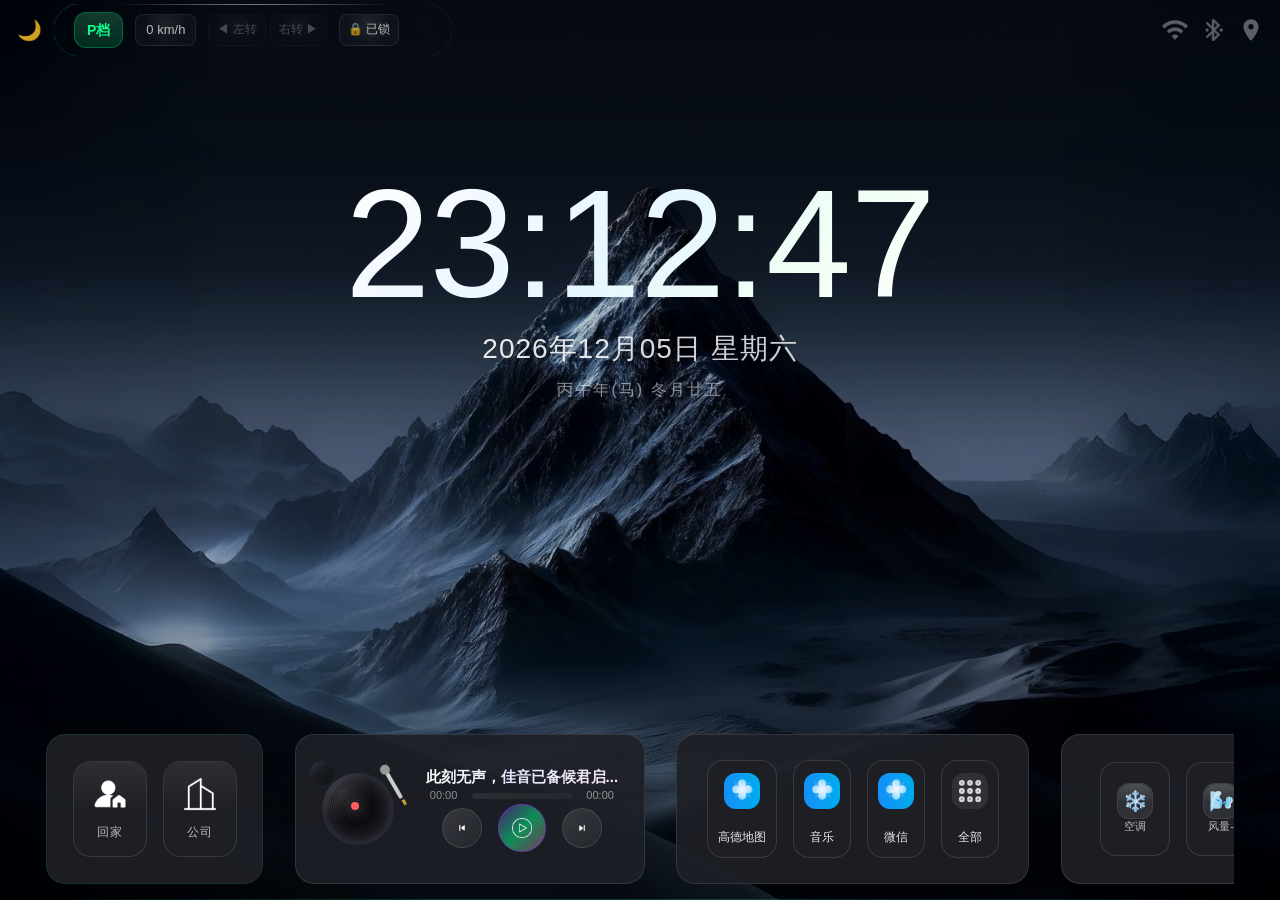
==== commit cb35a92d: "refactor: 前端bug修复并合并panel-controller.js到index.js" ====
--- a/app/src/main/assets/index.html
+++ b/app/src/main/assets/index.html
@@ -43,7 +43,6 @@
 
     <!-- 核心框架层 -->
     <script src="js/bootstrap.js"></script>
-    <script src="js/panel-controller.js"></script>
     <script src="js/settings-sync.js"></script>
     <script src="js/ui-initializer.js"></script>
     <script src="js/app-list-manager.js"></script>
@@ -259,7 +258,7 @@
 
                 <div class="modal-body">
                     <!-- 壁纸设置TAB -->
-                    <section class="tab-content" id="wallpaper-tab">
+                    <section class="tab-content active" id="wallpaper-tab">
                         <div class="setting-section">
                             <h3>壁纸类型</h3>
                             <div class="wallpaper-type-list">
--- a/app/src/main/assets/css/theme.css
+++ b/app/src/main/assets/css/theme.css
@@ -500,6 +500,14 @@
     filter: brightness(0.3);
 }
 
+/* 通用 Widget */
+body.theme-light .widget {
+    background: rgba(240, 240, 245, 0.6);
+    border-color: rgba(0, 0, 0, 0.08);
+    box-shadow: 0 8px 24px rgba(0, 0, 0, 0.1);
+    color: rgba(30, 30, 35, 0.95);
+}
+
 /* 背景遮罩 */
 body.theme-light .background-container::after {
     background: rgba(255, 255, 255, 0.3);
--- a/app/src/main/assets/css/animations.css
+++ b/app/src/main/assets/css/animations.css
@@ -450,17 +450,17 @@
 }
 /* ========== 【新增】交互动效增强 ========== */
 .interactive-hover {
-    transition: transform 0.2s cubic-bezier(0.34, 1.56, 0.64, 1),
-                box-shadow 0.2s ease,
-                background-color 0.2s ease;
+    transition: opacity 0.2s ease,
+                background-color 0.2s ease,
+                filter 0.2s ease;
 }
 
 .interactive-hover:hover {
-    transform: translateY(-2px) scale(1.02);
+    opacity: 0.85;
 }
 
 .interactive-hover:active {
-    transform: translateY(0) scale(0.98);
+    opacity: 0.6;
 }
 /* ========== 【新增】波纹点击效果容器 ========== */
 .ripple-container {
@@ -538,99 +538,98 @@
    更细腻的状态过渡和反馈效果
    ============================================ */
 /* ========== 状态过渡动画 ========== */
-/* 激活状态平滑过渡 */
+/* 激活状态平滑过渡 - 仅颜色/透明度变化，禁止大小变化 */
 
 .state-transition {
-    transition: transform 0.2s cubic-bezier(0.34, 1.56, 0.64, 1),
-                box-shadow 0.2s ease,
-                background-color 0.2s ease,
+    transition: background-color 0.2s ease,
+                opacity 0.2s ease,
+                filter 0.2s ease;
+}
+/* 悬停效果 - 仅透明度变化 */
+
+.hover-scale {
+    transition: opacity 0.2s ease;
+}
+
+.hover-scale:hover {
+    opacity: 0.85;
+}
+
+.hover-scale:active {
+    opacity: 0.6;
+}
+/* 悬停效果 - 仅颜色/透明度变化 */
+
+.hover-lift {
+    transition: opacity 0.25s ease,
+                background-color 0.25s ease;
+}
+
+.hover-lift:hover {
+    opacity: 0.85;
+    background-color: rgba(255, 255, 255, 0.08);
+}
+
+.hover-lift:active {
+    opacity: 0.6;
+    background-color: rgba(255, 255, 255, 0.12);
+}
+/* 悬停发光效果 - 仅颜色变化 */
+
+.hover-glow {
+    transition: filter 0.3s ease,
                 opacity 0.2s ease;
 }
-/* 悬停放大效果 */
-
-.hover-scale {
-    transition: transform 0.2s cubic-bezier(0.34, 1.56, 0.64, 1);
-}
-
-.hover-scale:hover {
-    transform: scale(1.05);
-}
-
-.hover-scale:active {
-    transform: scale(0.98);
-}
-/* 悬停上移效果 */
-
-.hover-lift {
-    transition: transform 0.25s cubic-bezier(0.25, 0.46, 0.45, 0.94),
-                box-shadow 0.25s ease;
-}
-
-.hover-lift:hover {
-    transform: translateY(-4px);
-    box-shadow: 0 12px 24px rgba(0, 0, 0, 0.3),
-                0 0 0 1px rgba(255, 255, 255, 0.05);
-}
-
-.hover-lift:active {
-    transform: translateY(0);
-    box-shadow: var(--shadow-lg), var(--shadow-inner);
-}
-/* 悬停发光效果 */
-
-.hover-glow {
-    transition: box-shadow 0.3s ease,
-                transform 0.2s ease;
-}
 
 .hover-glow:hover {
-    box-shadow: 0 0 20px rgba(var(--primary-color-rgb), 0.4),
-                0 8px 16px rgba(0, 0, 0, 0.2);
+    filter: brightness(1.2);
+    opacity: 0.9;
 }
 /* ========== 点击反馈效果 ========== */
-/* 按压缩放 */
+/* 点击反馈 - 仅透明度变化 */
 
 .press-scale {
-    transition: transform 0.1s ease-out;
+    transition: opacity 0.1s ease-out;
 }
 
 .press-scale:active {
-    transform: scale(0.95);
-}
-/* 按压凹陷 */
+    opacity: 0.6;
+}
+/* 点击反馈 - 仅透明度变化 */
 
 .press-depress {
-    transition: all 0.1s ease-out;
+    transition: opacity 0.1s ease-out,
+                background-color 0.1s ease;
 }
 
 .press-depress:active {
-    transform: translateY(1px);
-    box-shadow: var(--shadow-md), inset 0 2px 4px rgba(0, 0, 0, 0.2);
-}
-/* 按压颜色变化 */
+    opacity: 0.6;
+    background-color: rgba(255, 255, 255, 0.12);
+}
+/* 按压颜色变化 - 仅颜色/透明度变化 */
 
 .press-color {
     transition: background-color 0.1s ease,
-                transform 0.1s ease;
+                opacity 0.1s ease;
 }
 
 .press-color:active {
     background-color: rgba(255, 255, 255, 0.15);
-    transform: scale(0.98);
+    opacity: 0.7;
 }
 /* ========== 图标动效 ========== */
-/* 图标弹跳 */
+/* 图标反馈 - 仅透明度变化 */
 
 .icon-bounce {
-    transition: transform 0.3s cubic-bezier(0.68, -0.55, 0.265, 1.55);
+    transition: opacity 0.2s ease;
 }
 
 .icon-bounce:hover {
-    transform: translateY(-3px) scale(1.1);
+    opacity: 0.85;
 }
 
 .icon-bounce:active {
-    transform: translateY(0) scale(0.95);
+    opacity: 0.6;
 }
 /* 图标旋转 */
 
--- a/app/src/main/assets/css/components.css
+++ b/app/src/main/assets/css/components.css
@@ -70,13 +70,12 @@
 }
 
 .icon-hover-scale:hover {
-    transform: scale(1.2);
-    filter: drop-shadow(0 4px 12px rgba(var(--primary-color-rgb), 0.4));
+    opacity: 0.85;
+    filter: brightness(1.2);
 }
 
 .icon-hover-scale:active {
-    transform: scale(0.92);
-    filter: drop-shadow(0 2px 6px rgba(var(--primary-color-rgb), 0.3));
+    opacity: 0.6;
 }
 /* 图标悬停旋转效果 */
 
@@ -248,12 +247,12 @@
 }
 
 .nav-button:hover .nav-icon {
-    transform: scale(1.1) translateY(-2px);
-    filter: drop-shadow(0 4px 8px rgba(var(--primary-color-rgb), 0.3));
+    opacity: 0.85;
+    filter: brightness(1.2);
 }
 
 .nav-button:active .nav-icon {
-    transform: scale(0.95);
+    opacity: 0.6;
 }
 /* 控制图标优化 */
 
@@ -263,12 +262,12 @@
 }
 
 .control-icon:hover {
-    transform: scale(1.2);
-    filter: drop-shadow(0 0 12px rgba(var(--primary-color-rgb), 0.5));
+    opacity: 0.85;
+    filter: brightness(1.2);
 }
 
 .control-icon:active {
-    transform: scale(0.9);
+    opacity: 0.6;
 }
 /* ============================================
    【UI美化优化点1】按钮组件视觉与交互动效全面升级
@@ -357,24 +356,14 @@
         rgba(255, 255, 255, 0.14) 100%
     );
     border-color: rgba(255, 255, 255, 0.25);
-    transform: translateY(-4px) scale(1.02) rotateX(3deg);
-    box-shadow: 0 16px 40px -8px rgba(0, 0, 0, 0.5),
-        0 8px 24px -4px rgba(0, 0, 0, 0.4),
-        0 4px 12px -2px rgba(0, 0, 0, 0.3),
-        0 1px 0 rgba(255, 255, 255, 0.15) inset,
-        0 -1px 0 rgba(0, 0, 0, 0.15) inset;
+    opacity: 0.9;
     filter: brightness(1.05);
 }
 
 .btn:active {
-    transform: translateY(-1px) scale(0.98) rotateX(-2deg);
-    box-shadow: 0 4px 12px -2px rgba(0, 0, 0, 0.35),
-        0 2px 6px rgba(0, 0, 0, 0.25),
-        0 1px 3px rgba(0, 0, 0, 0.2),
-        0 2px 4px rgba(0, 0, 0, 0.3) inset,
-        0 1px 0 rgba(255, 255, 255, 0.08) inset;
+    opacity: 0.6;
     filter: brightness(0.95);
-    transition: transform 0.1s ease, box-shadow 0.1s ease, filter 0.1s ease;
+    transition: opacity 0.1s ease, filter 0.1s ease;
 }
 
 .btn:active::after {
@@ -439,9 +428,7 @@
 }
 
 .btn-primary:active {
-    box-shadow: 0 1px 3px rgba(0, 0, 0, 0.3),
-        inset 0 2px 4px rgba(0, 0, 0, 0.2),
-        inset 0 0 0 1px rgba(var(--primary-color-rgb), 0.5);
+    opacity: 0.6;
 }
 /* 图标按钮 - 圆形增强版 */
 
@@ -854,7 +841,7 @@
 }
 
 .modal-close:active {
-    transform: scale(0.95);
+    opacity: 0.6;
 }
 
 .modal-body {
@@ -931,12 +918,12 @@
 }
 
 .modal-footer .btn-primary:hover {
-    transform: translateY(-2px);
+    opacity: 0.9;
     box-shadow: 0 8px 25px rgba(var(--primary-color-rgb), 0.3);
 }
 
 .modal-footer .btn-primary:active {
-    transform: translateY(0);
+    opacity: 0.6;
 }
 
 .modal-footer .btn:not(.btn-primary) {
--- a/app/src/main/assets/css/widgets.css
+++ b/app/src/main/assets/css/widgets.css
@@ -49,7 +49,7 @@
 /* ============================================
    功能控制面板 (Quick Switch Panel) - 全屏
    ============================================ */
-.quick-switch-panel {
+.quick-switch-panel-wrapper {
     position: fixed;
     top: 0;
     left: 0;
@@ -57,17 +57,34 @@
     bottom: 0;
     width: 100%;
     height: 100%;
+    background: transparent;
+    z-index: 9999;
+    display: flex;
+    align-items: center;
+    justify-content: center;
+    padding: 40px;
+    box-sizing: border-box;
+}
+
+.quick-switch-panel {
+    position: relative;
+    top: auto;
+    left: auto;
+    right: auto;
+    bottom: auto;
+    width: 100%;
+    max-width: 800px;
+    height: auto;
     max-height: 100%;
     background: rgba(0, 0, 0, 0.6);
     backdrop-filter: blur(20px) saturate(180%);
     -webkit-backdrop-filter: blur(20px) saturate(180%);
-    border-radius: 0;
-    padding: 40px;
-    z-index: 9999;
+    border-radius: var(--radius-lg);
+    padding: 24px;
     overflow-y: auto;
     overflow-x: hidden;
-    border: none;
-    box-shadow: none;
+    border: 1px solid rgba(255, 255, 255, 0.1);
+    box-shadow: 0 8px 32px rgba(0, 0, 0, 0.4);
 }
 
 .qsp-title {
@@ -639,11 +656,8 @@
 /* 卡片点击3D按压效果 - 深度触觉反馈 */
 
 .widget:active {
-    /* 性能优化: box-shadow 简化为单层 */
-    transform: translateY(-2px) scale(0.985);
-    box-shadow: 0 4px 16px rgba(0, 0, 0, 0.4);
-    border-color: rgba(var(--primary-color-rgb), 0.45);
-    transition: transform 0.15s ease, box-shadow 0.15s ease;
+    opacity: 0.6;
+    transition: opacity 0.15s ease;
 }
 /* 卡片呼吸浮动动画 - 微交互增强 */
 
@@ -2669,11 +2683,8 @@
 .btn-prev:active,
 .btn-play:active,
 .btn-next:active {
-    transform: translateY(-1px) scale(0.95);
-    box-shadow: 0 4px 12px rgba(0, 0, 0, 0.35),
-        0 0 10px rgba(138, 43, 226, 0.2),
-        inset 0 2px 4px rgba(0, 0, 0, 0.2);
-    transition: transform 0.1s ease, box-shadow 0.1s ease;
+    opacity: 0.6;
+    transition: opacity 0.1s ease;
 }
 /* 播放按钮特殊样式 */
 
@@ -2853,11 +2864,8 @@
 }
 
 .control-icon:active {
-    opacity: 1;
-    transform: scale(0.95) rotateY(-5deg) translateZ(5px);
-    filter: brightness(1.0) drop-shadow(0 2px 6px rgba(0, 0, 0, 0.35))
-            drop-shadow(0 0 10px rgba(var(--primary-color-rgb), 0.4));
-    transition: transform 0.1s ease, filter 0.1s ease;
+    opacity: 0.6;
+    transition: opacity 0.1s ease;
 }
 /* 【优化点3】底部Dock栏AC控制按钮动效增强 - 旋转+弹性+发光 */
 /* 中间空调控制区 */
@@ -2989,9 +2997,7 @@
 }
 
 .ac-control:active {
-    opacity: 1;
-    transform: scale(0.92) rotate(-5deg);
-    filter: drop-shadow(0 0 8px rgba(0, 204, 255, 0.5));
+    opacity: 0.6;
 }
 /* AC激活状态旋转动画 */
 
@@ -3104,7 +3110,7 @@
 }
 
 .ac-hcs:active {
-    transform: scale(0.92);
+    opacity: 0.6;
 }
 
 .ac-hcs.active {
@@ -4395,13 +4401,8 @@
 }
 
 .dock-btn:active {
-    transform: translateY(-3px) scale(1.05) rotateX(3deg);
-    box-shadow: 0 8px 24px rgba(0, 0, 0, 0.4),
-        0 2px 8px rgba(0, 0, 0, 0.3),
-        0 0 0 1px rgba(var(--primary-color-rgb), 0.4),
-        0 0 20px rgba(var(--primary-color-rgb), 0.2),
-        inset 0 3px 10px rgba(0, 0, 0, 0.3);
-    transition: transform 0.15s ease, box-shadow 0.15s ease;
+    opacity: 0.6;
+    transition: opacity 0.15s ease;
 }
 
 .dock-btn:active::after {
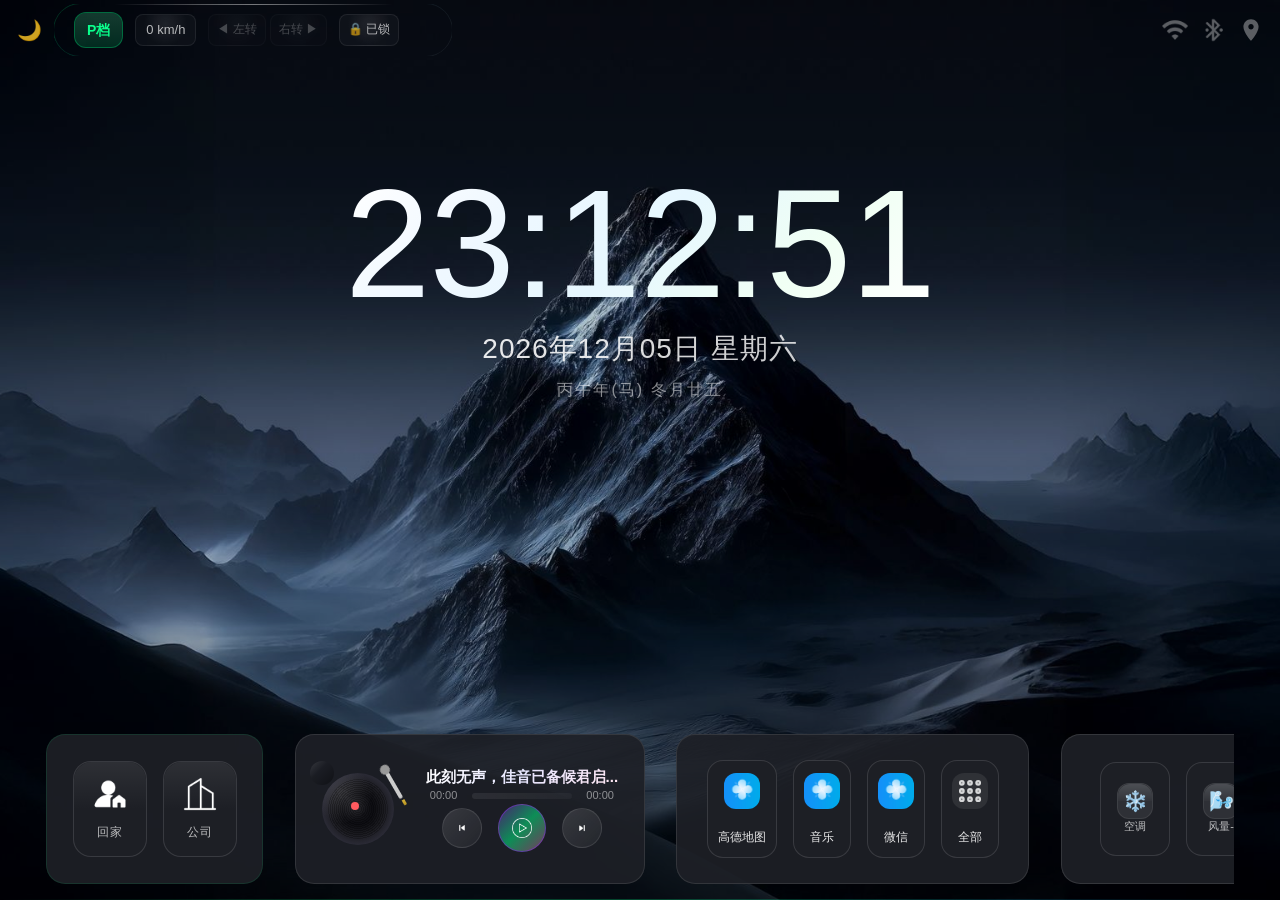
==== commit f7c7742e: "refactor: 合并ui-initializer.js到index.js，移除中间层" ====
--- a/app/src/main/assets/index.html
+++ b/app/src/main/assets/index.html
@@ -44,7 +44,6 @@
     <!-- 核心框架层 -->
     <script src="js/bootstrap.js"></script>
     <script src="js/settings-sync.js"></script>
-    <script src="js/ui-initializer.js"></script>
     <script src="js/app-list-manager.js"></script>
 
     <!-- 核心功能层 -->
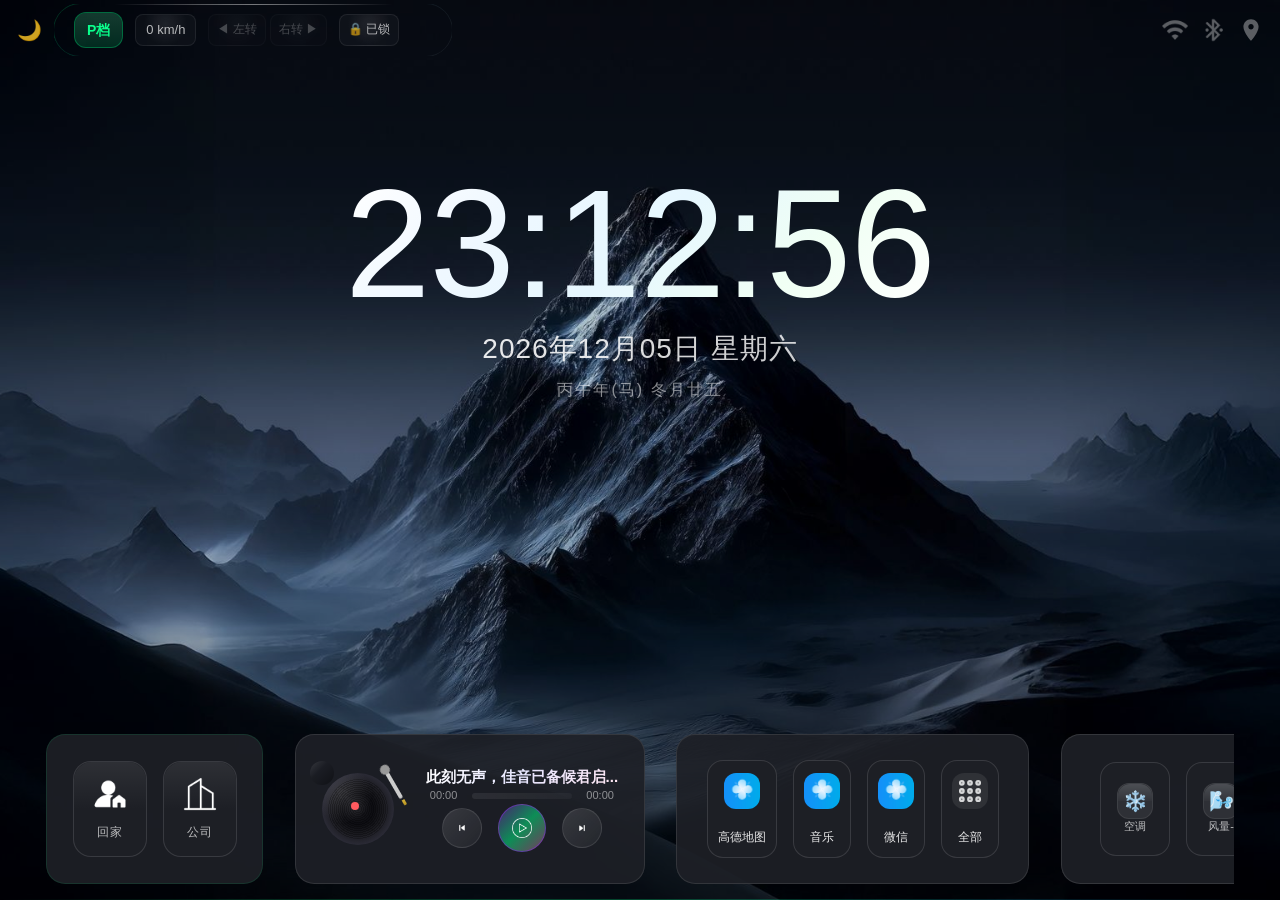
==== commit 4a8e290c: "feat: 添加前端调试工具debug-tool.js，支持车辆状态实时显示和ADB模拟命令" ====
--- a/app/src/main/assets/index.html
+++ b/app/src/main/assets/index.html
@@ -66,6 +66,7 @@
     <script src="js/automation-manager.js"></script>
     <script src="js/quick-switch-manager.js"></script>
     <script src="js/index.js"></script>
+    <script src="js/debug-tool.js"></script>
 </head>
 <body>
     <!-- 主背景容器 -->
--- a/app/src/main/assets/css/widgets.css
+++ b/app/src/main/assets/css/widgets.css
@@ -634,11 +634,28 @@
     overflow: hidden;
     white-space: normal;
 }
-/* Widget卡片 - 移除不必要的伪元素以提升性能 */
-
-.widget::before,
-.widget::after {
-    display: none;
+/* Widget卡片 - 渐变发光边框 */
+
+.widget::before {
+    content: '';
+    position: absolute;
+    inset: -1px;
+    border-radius: var(--radius-lg);
+    padding: 1px;
+    background: linear-gradient(
+        135deg,
+        rgba(var(--primary-color-rgb), 0.5) 0%,
+        rgba(var(--secondary-color-rgb), 0.3) 25%,
+        rgba(255, 255, 255, 0.15) 50%,
+        rgba(var(--primary-color-rgb), 0.25) 75%,
+        rgba(var(--secondary-color-rgb), 0.4) 100%
+    );
+    -webkit-mask: linear-gradient(#fff 0 0) content-box, linear-gradient(#fff 0 0);
+    -webkit-mask-composite: xor;
+    mask-composite: exclude;
+    pointer-events: none;
+    opacity: 0;
+    transition: opacity 0.4s cubic-bezier(0.34, 1.56, 0.64, 1);
 }
 
 .widget:hover::before {
@@ -737,11 +754,26 @@
     white-space: nowrap;
 }
 
-/* 快捷应用 - 移除不必要的伪元素以提升性能 */
-
-.quick-app-item::before,
-.quick-app-item::after {
-    display: none;
+/* 快捷应用 - 渐变发光边框 */
+
+.quick-app-item::before {
+    content: '';
+    position: absolute;
+    inset: -1px;
+    border-radius: 16px;
+    padding: 1px;
+    background: linear-gradient(
+        135deg,
+        rgba(var(--primary-color-rgb), 0.25) 0%,
+        rgba(var(--secondary-color-rgb), 0.15) 50%,
+        transparent 100%
+    );
+    -webkit-mask: linear-gradient(#fff 0 0) content-box, linear-gradient(#fff 0 0);
+    -webkit-mask-composite: xor;
+    mask-composite: exclude;
+    pointer-events: none;
+    opacity: 0;
+    transition: opacity 0.4s cubic-bezier(0.34, 1.56, 0.64, 1);
 }
 
 .quick-app-item:hover::before {
@@ -754,15 +786,28 @@
     );
 }
 
-.quick-app-item:hover::after {
-    left: 150%;
-    opacity: 1;
+.quick-app-item::after {
+    content: '';
+    position: absolute;
+    top: 0;
+    left: -100%;
+    width: 70%;
+    height: 100%;
     background: linear-gradient(
         135deg,
         rgba(var(--primary-color-rgb), 0.35) 0%,
         rgba(var(--secondary-color-rgb), 0.2) 50%,
         transparent 100%
     );
+    transform: skewX(-15deg);
+    pointer-events: none;
+    opacity: 0;
+    transition: all 0.4s cubic-bezier(0.34, 1.56, 0.64, 1);
+}
+
+.quick-app-item:hover::after {
+    left: 150%;
+    opacity: 1;
 }
 
 .quick-app-item:hover {
@@ -1190,13 +1235,6 @@
     -webkit-backdrop-filter: blur(20px) saturate(180%);
     transition: all 0.5s cubic-bezier(0.34, 1.56, 0.64, 1);
 }
-/* 天气组件 - 移除不必要的伪元素以提升性能 */
-
-.weather-widget::after,
-.weather-widget::before {
-    display: none;
-}
-
 /* 天气#字形布局子区域 */
 .weather-left {
     display: flex;
@@ -2211,11 +2249,44 @@
     backdrop-filter: blur(20px) saturate(180%);
     -webkit-backdrop-filter: blur(20px) saturate(180%);
 }
-/* 音乐组件 - 移除不必要的伪元素以提升性能 */
-
-.music-widget::before,
+/* 音乐组件 - 渐变发光边框 */
+
+.music-widget::before {
+    content: '';
+    position: absolute;
+    inset: -1px;
+    border-radius: var(--radius-lg);
+    padding: 1px;
+    background: linear-gradient(
+        135deg,
+        rgba(138, 43, 226, 0.45) 0%,
+        rgba(var(--primary-color-rgb), 0.3) 30%,
+        rgba(255, 105, 180, 0.3) 60%,
+        transparent 100%
+    );
+    -webkit-mask: linear-gradient(#fff 0 0) content-box, linear-gradient(#fff 0 0);
+    -webkit-mask-composite: xor;
+    mask-composite: exclude;
+    pointer-events: none;
+    opacity: 0;
+    transition: opacity 0.4s cubic-bezier(0.34, 1.56, 0.64, 1);
+}
+
 .music-widget::after {
-    display: none;
+    content: '';
+    position: absolute;
+    top: 0;
+    left: -100%;
+    width: 70%;
+    height: 100%;
+    background: linear-gradient(90deg,
+        transparent 0%,
+        rgba(255, 255, 255, 0.15) 50%,
+        transparent 100%);
+    transform: skewX(-15deg);
+    pointer-events: none;
+    opacity: 0;
+    transition: all 0.5s ease;
 }
 /* 光泽扫过效果 */
 
@@ -4585,29 +4656,6 @@
 /* ========== 状态栏整体视觉升级 ========== */
 /* 状态栏渐变边框发光效果 */
 /* ========== 状态栏时间显示增强 ========== */
-/* ========== 车辆状态指示器视觉增强 ========== */
-opacity: 1;
-/* ========== 状态指示器图标增强 ========== */
-.status-indicator:hover {
-    background: rgba(255, 255, 255, 0.08);
-    transform: scale(1.1);
-}
-/* ========== 档位指示器3D视觉 ========== */
-/* ========== 网络/蓝牙图标终极美化 ========== */
-/* ============================================
-    content: '';
-    position: absolute;
-    top: 50%;
-    left: 50%;
-    width: 24px;
-    height: 24px;
-    margin: -12px 0 0 -12px;
-    border: 2px solid rgba(255, 255, 255, 0.1);
-    border-top-color: var(--primary-color);
-    border-radius: 50%;
-    animation: loadingSpin 0.8s linear infinite;
-    z-index: 11;
-}
 /* ============================================
    【优化点2】Dock栏 - 视觉与交互动效终极增强
    3D毛玻璃、渐变边框、弹性动画、发光效果
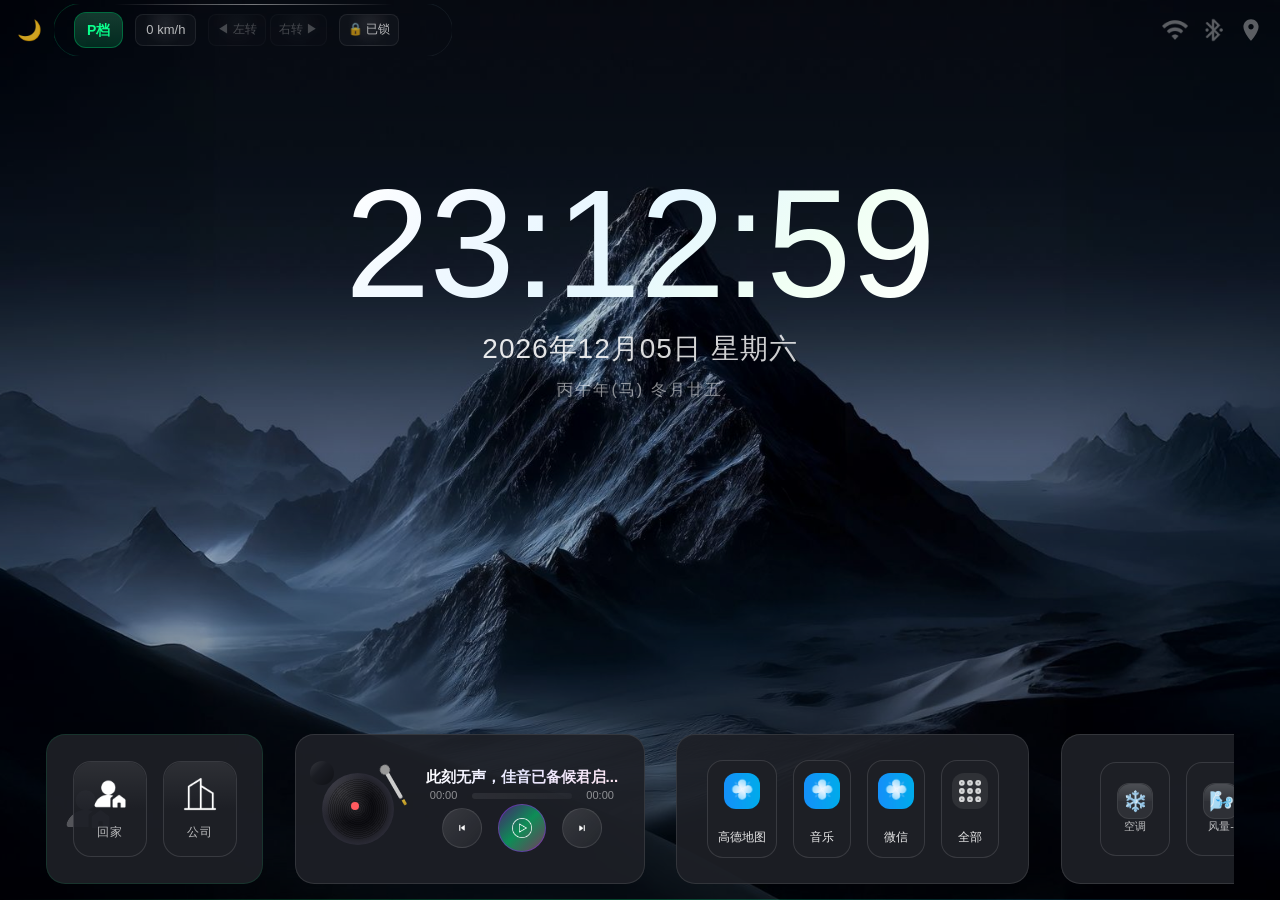
==== commit ebd3db90: "fix(frontend): 修复长按壁纸开设置面板+关闭按钮样式+面板调试日志" ====
--- a/app/src/main/assets/index.html
+++ b/app/src/main/assets/index.html
@@ -245,7 +245,7 @@
             <div class="modal-content">
                 <div class="modal-header">
                     <h2>设置</h2>
-                    <span class="close" id="closeSettings">&times;</span>
+                    <span class="close modal-close" id="closeSettings">&times;</span>
                 </div>
 
                 <!-- TAB导航 -->
@@ -426,7 +426,7 @@
             <div class="apps-modal-content">
                 <div class="apps-modal-header">
                     <h2>应用列表</h2>
-                    <span class="close" id="closeApps">&times;</span>
+                    <span class="close modal-close" id="closeApps">&times;</span>
                 </div>
                 <div class="apps-modal-body">
                     <!-- 搜索框 -->
--- a/app/src/main/assets/css/theme.css
+++ b/app/src/main/assets/css/theme.css
@@ -513,3 +513,166 @@
     background: rgba(255, 255, 255, 0.3);
 }
 
+/* ========== 日间模式 - 面板覆盖 ========== */
+
+/* Modal 遮罩层 */
+body.theme-light .modal {
+    background: radial-gradient(
+        ellipse at center,
+        rgba(255, 255, 255, 0.7) 0%,
+        rgba(200, 200, 210, 0.85) 100%
+    );
+}
+
+/* Modal 内容区 */
+body.theme-light .modal-content {
+    background: rgba(245, 245, 250, 0.92);
+    border-color: rgba(0, 0, 0, 0.1);
+    box-shadow: 0 50px 100px -20px rgba(0, 0, 0, 0.15),
+        0 30px 60px -30px rgba(0, 0, 0, 0.1);
+}
+
+/* Modal 头部 */
+body.theme-light .modal-header {
+    background: linear-gradient(
+        180deg,
+        rgba(230, 230, 240, 0.8) 0%,
+        rgba(245, 245, 250, 0.5) 100%
+    );
+    border-bottom-color: rgba(0, 0, 0, 0.08);
+}
+
+body.theme-light .modal-header h2 {
+    background: linear-gradient(135deg, rgba(30, 30, 35, 0.95) 0%, rgba(60, 60, 70, 0.9) 100%);
+    -webkit-background-clip: text;
+    -webkit-text-fill-color: transparent;
+    background-clip: text;
+}
+
+body.theme-light .modal-close {
+    color: rgba(30, 30, 35, 0.6);
+    background: rgba(0, 0, 0, 0.04);
+    border-color: rgba(0, 0, 0, 0.08);
+}
+
+body.theme-light .modal-close:hover {
+    color: rgba(200, 50, 50, 0.9);
+    background: rgba(200, 50, 50, 0.08);
+    border-color: rgba(200, 50, 50, 0.2);
+}
+
+/* 应用列表弹窗头部 */
+body.theme-light .apps-modal-header {
+    background: rgba(230, 230, 240, 0.6);
+    border-bottom-color: rgba(0, 0, 0, 0.08);
+}
+
+/* 搜索栏 */
+body.theme-light .apps-search-bar {
+    background: rgba(230, 230, 240, 0.4);
+    border-bottom-color: rgba(0, 0, 0, 0.08);
+}
+
+body.theme-light .apps-search-bar input {
+    background: rgba(0, 0, 0, 0.04);
+    border-color: rgba(0, 0, 0, 0.1);
+    color: rgba(30, 30, 35, 0.95);
+}
+
+body.theme-light .apps-search-bar input::placeholder {
+    color: rgba(30, 30, 35, 0.4);
+}
+
+/* Tab 导航 */
+body.theme-light .tab-navigation {
+    background: linear-gradient(180deg,
+        rgba(230, 230, 240, 0.7) 0%,
+        rgba(220, 220, 230, 0.5) 100%);
+    border-color: rgba(0, 0, 0, 0.08);
+    box-shadow: 0 8px 32px rgba(0, 0, 0, 0.08),
+        0 0 0 1px rgba(0, 0, 0, 0.05),
+        inset 0 1px 0 rgba(255, 255, 255, 0.5);
+}
+
+body.theme-light .tab-button {
+    color: rgba(30, 30, 35, 0.6);
+}
+
+body.theme-light .tab-button.active {
+    color: rgba(30, 30, 35, 0.95);
+}
+
+/* 设置项 */
+body.theme-light .setting-item {
+    background: linear-gradient(135deg,
+        rgba(255, 255, 255, 0.6) 0%,
+        rgba(255, 255, 255, 0.4) 50%,
+        rgba(0, 0, 0, 0.03) 100%);
+    border-color: rgba(0, 0, 0, 0.06);
+}
+
+body.theme-light .setting-item label {
+    color: rgba(30, 30, 35, 0.9);
+}
+
+body.theme-light .setting-item .setting-value {
+    color: rgba(30, 30, 35, 0.6);
+}
+
+/* 快捷开关面板 */
+body.theme-light .quick-switch-panel .modal-content {
+    background: linear-gradient(135deg,
+        rgba(255, 255, 255, 0.7) 0%,
+        rgba(245, 245, 250, 0.6) 40%,
+        rgba(230, 230, 240, 0.5) 100%);
+    border-color: rgba(0, 0, 0, 0.08);
+    box-shadow: 0 32px 80px rgba(0, 0, 0, 0.1),
+        0 0 0 1px rgba(0, 0, 0, 0.05),
+        inset 0 1px 0 rgba(255, 255, 255, 0.5);
+}
+
+body.theme-light .switch-item {
+    background: rgba(255, 255, 255, 0.5);
+    border-color: rgba(0, 0, 0, 0.06);
+}
+
+body.theme-light .switch-item:hover {
+    background: rgba(0, 0, 0, 0.04);
+    border-color: rgba(0, 0, 0, 0.1);
+}
+
+/* 分类标签 */
+body.theme-light .app-tab {
+    color: rgba(30, 30, 35, 0.6);
+}
+
+body.theme-light .app-tab:hover {
+    background: rgba(0, 0, 0, 0.04);
+}
+
+body.theme-light .app-tab.active {
+    color: rgba(30, 30, 35, 0.95);
+    background: rgba(0, 0, 0, 0.06);
+}
+
+/* 壁纸类型选择 */
+body.theme-light .wallpaper-type-item {
+    background: rgba(255, 255, 255, 0.5);
+    border-color: rgba(0, 0, 0, 0.06);
+}
+
+body.theme-light .wallpaper-type-item:hover {
+    background: rgba(0, 0, 0, 0.03);
+    border-color: rgba(0, 0, 0, 0.1);
+}
+
+body.theme-light .wallpaper-type-name,
+body.theme-light .type-name {
+    color: rgba(30, 30, 35, 0.9);
+}
+
+body.theme-light .wallpaper-type-desc,
+body.theme-light .type-desc {
+    color: rgba(30, 30, 35, 0.5);
+}
+
--- a/app/src/main/assets/css/widgets.css
+++ b/app/src/main/assets/css/widgets.css
@@ -2054,7 +2054,7 @@
     width: 100%;
     height: 100%;
     opacity: 0.65;
-    background-image: url('images/nav_car.png');
+    background-image: url('../images/nav_car.png');
     background-size: contain;
     background-position: center;
     background-repeat: no-repeat;
@@ -2868,7 +2868,7 @@
     transform: translateY(-50%);
     width: 50px;
     height: 50px;
-    background-image: url('images/nav_map_go_home.png');
+    background-image: url('../images/nav_map_go_home.png');
     background-size: contain;
     background-repeat: no-repeat;
     background-position: center;
